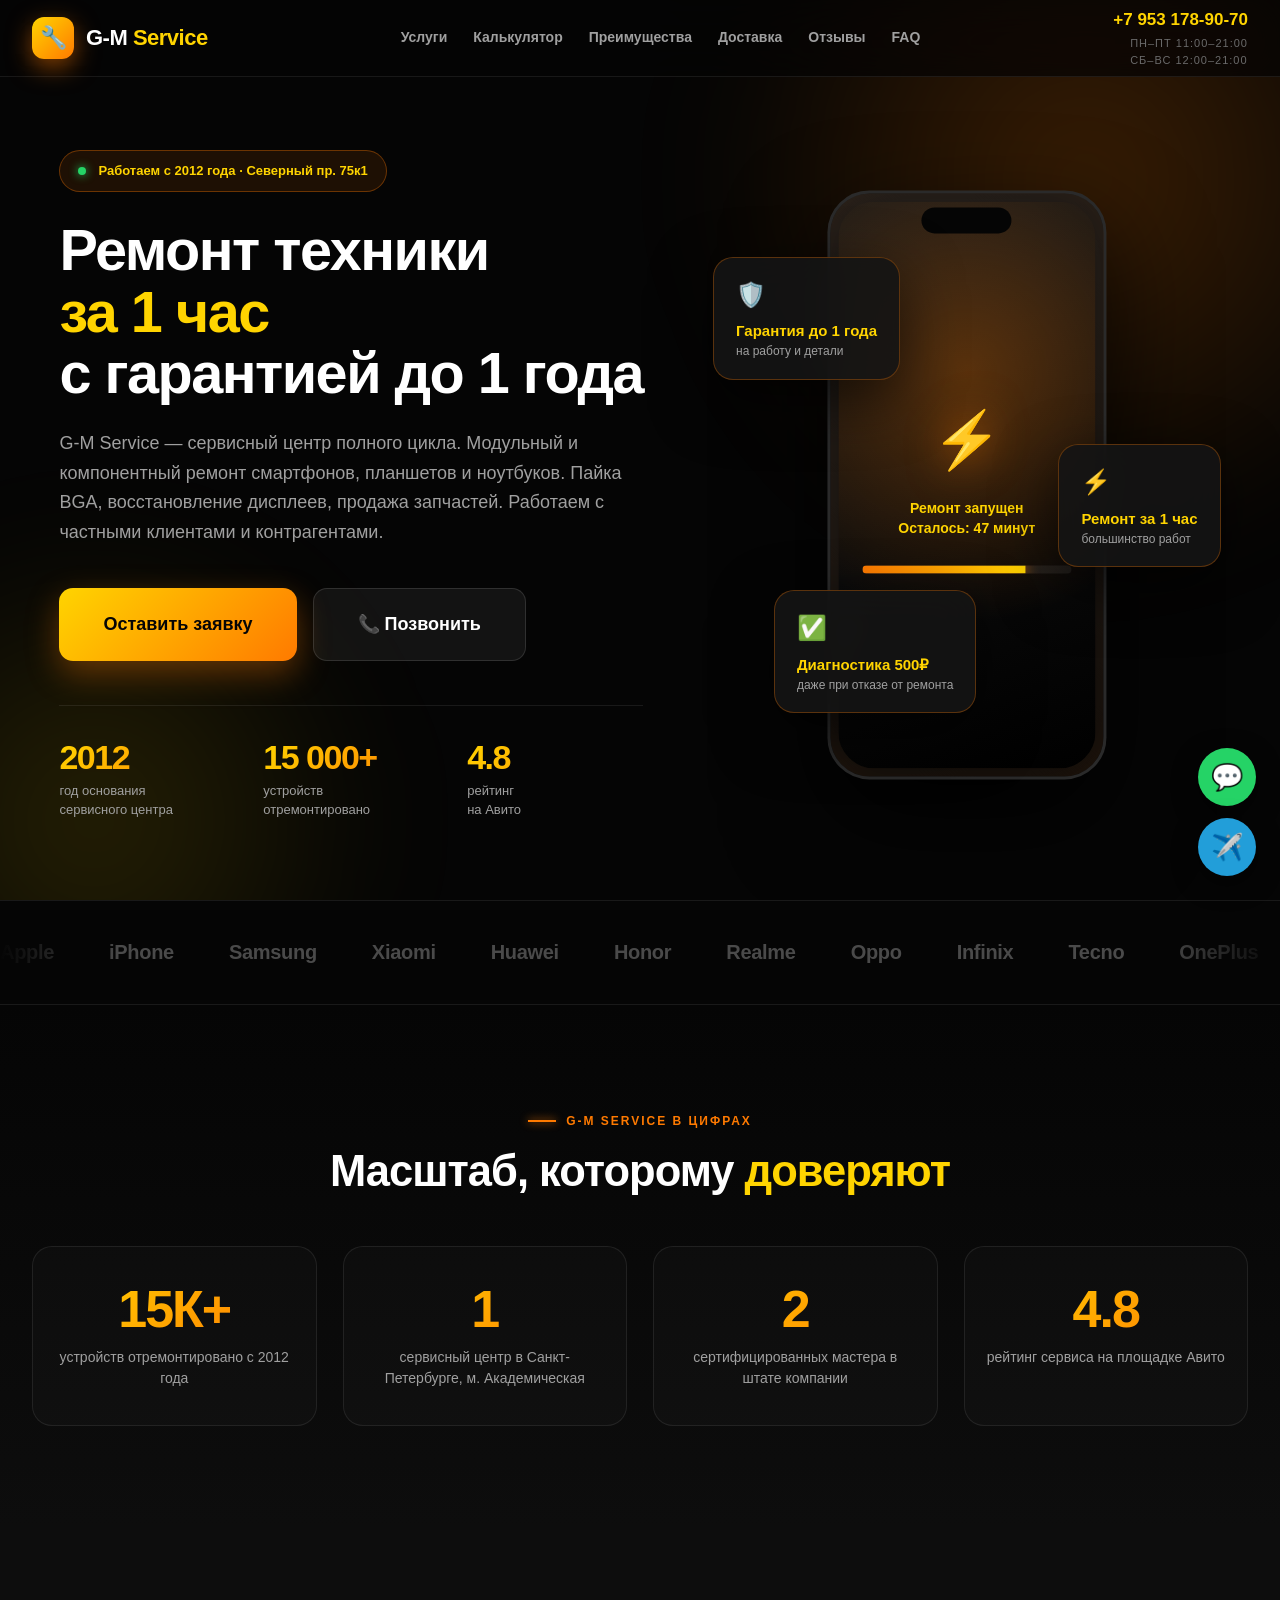
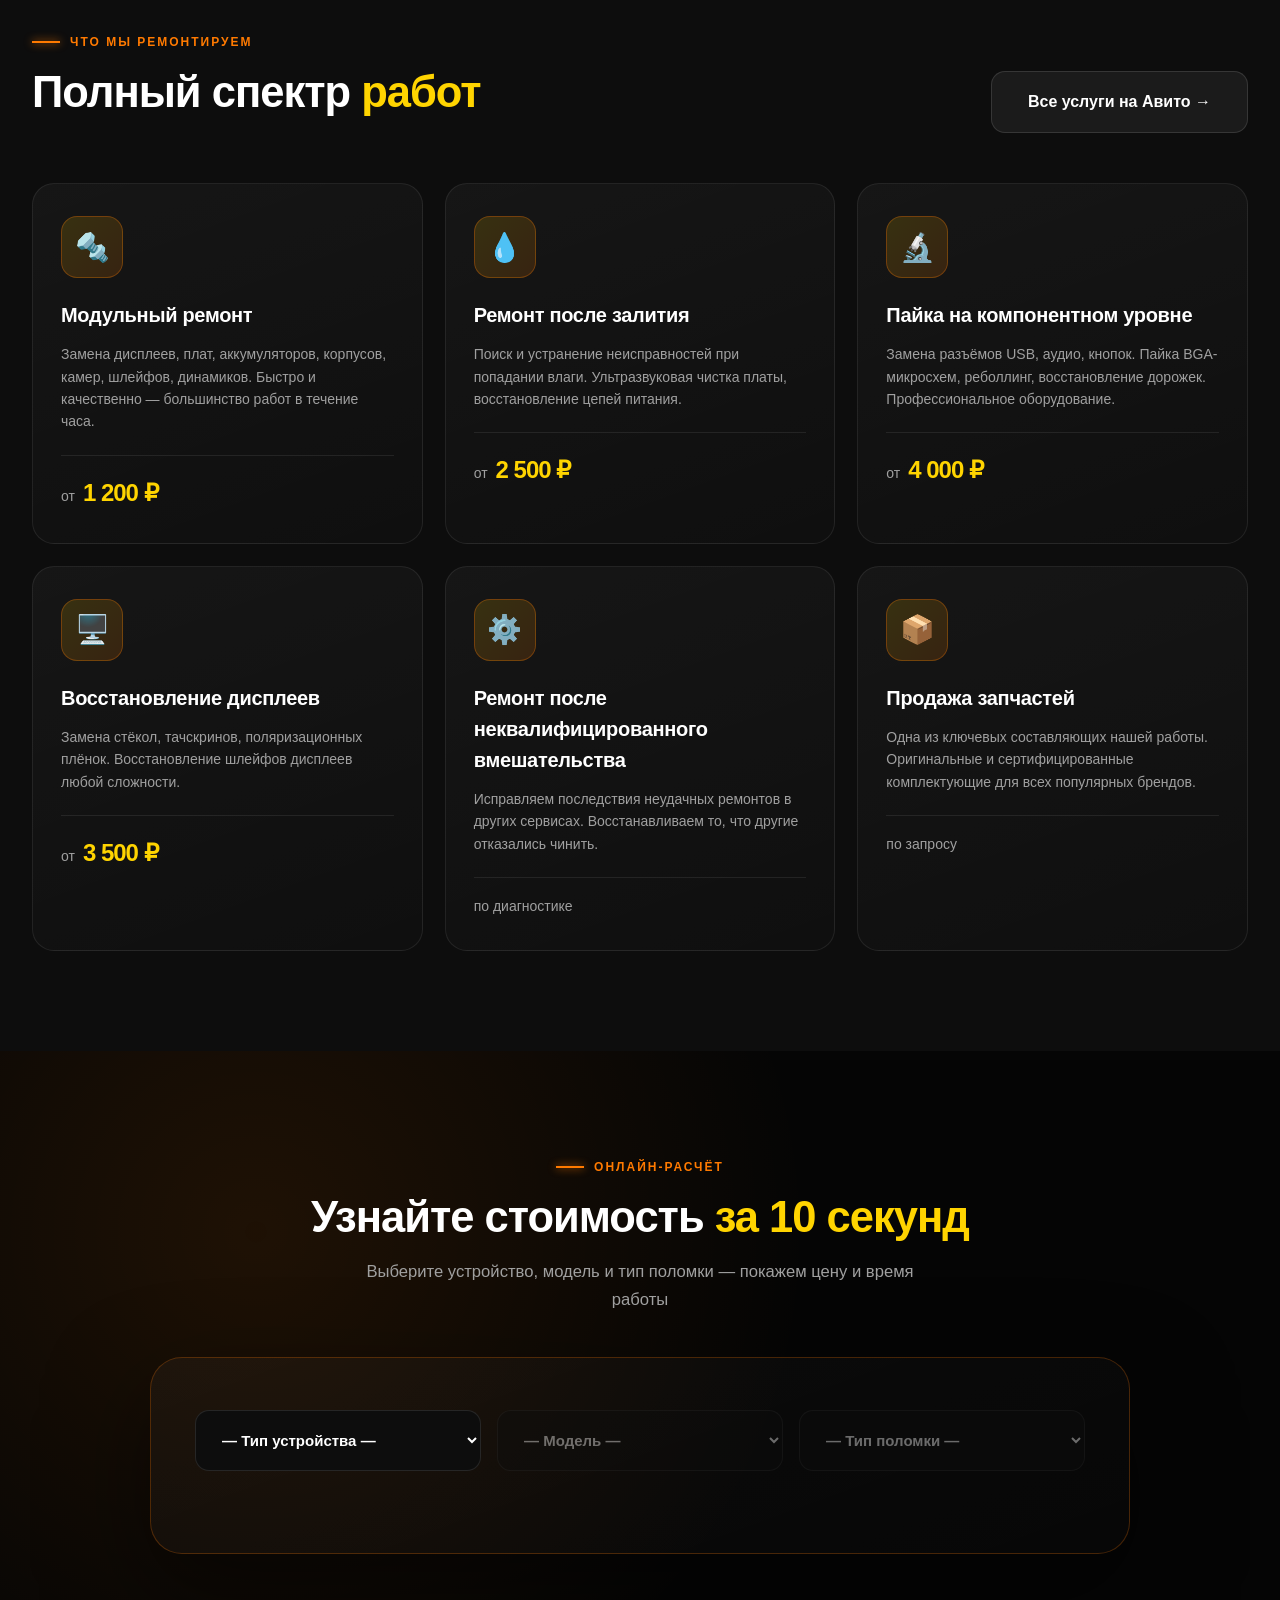
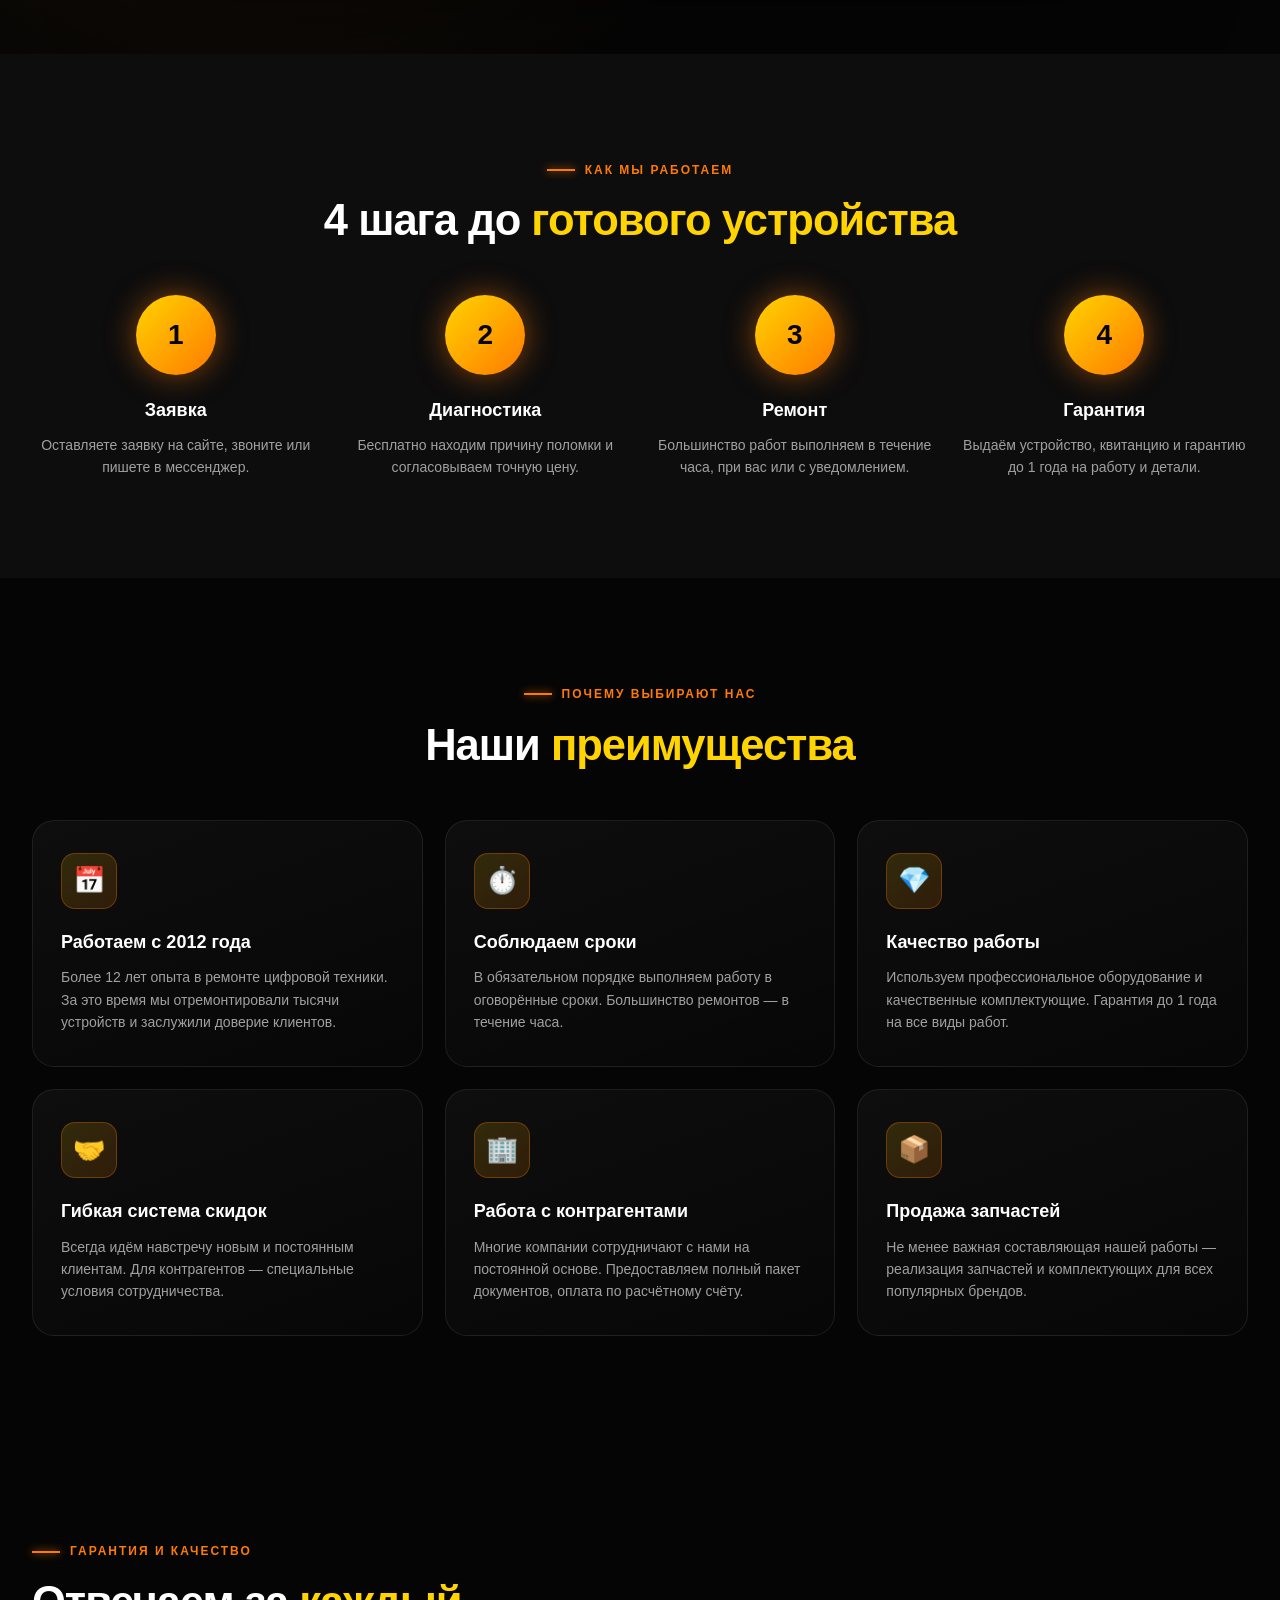
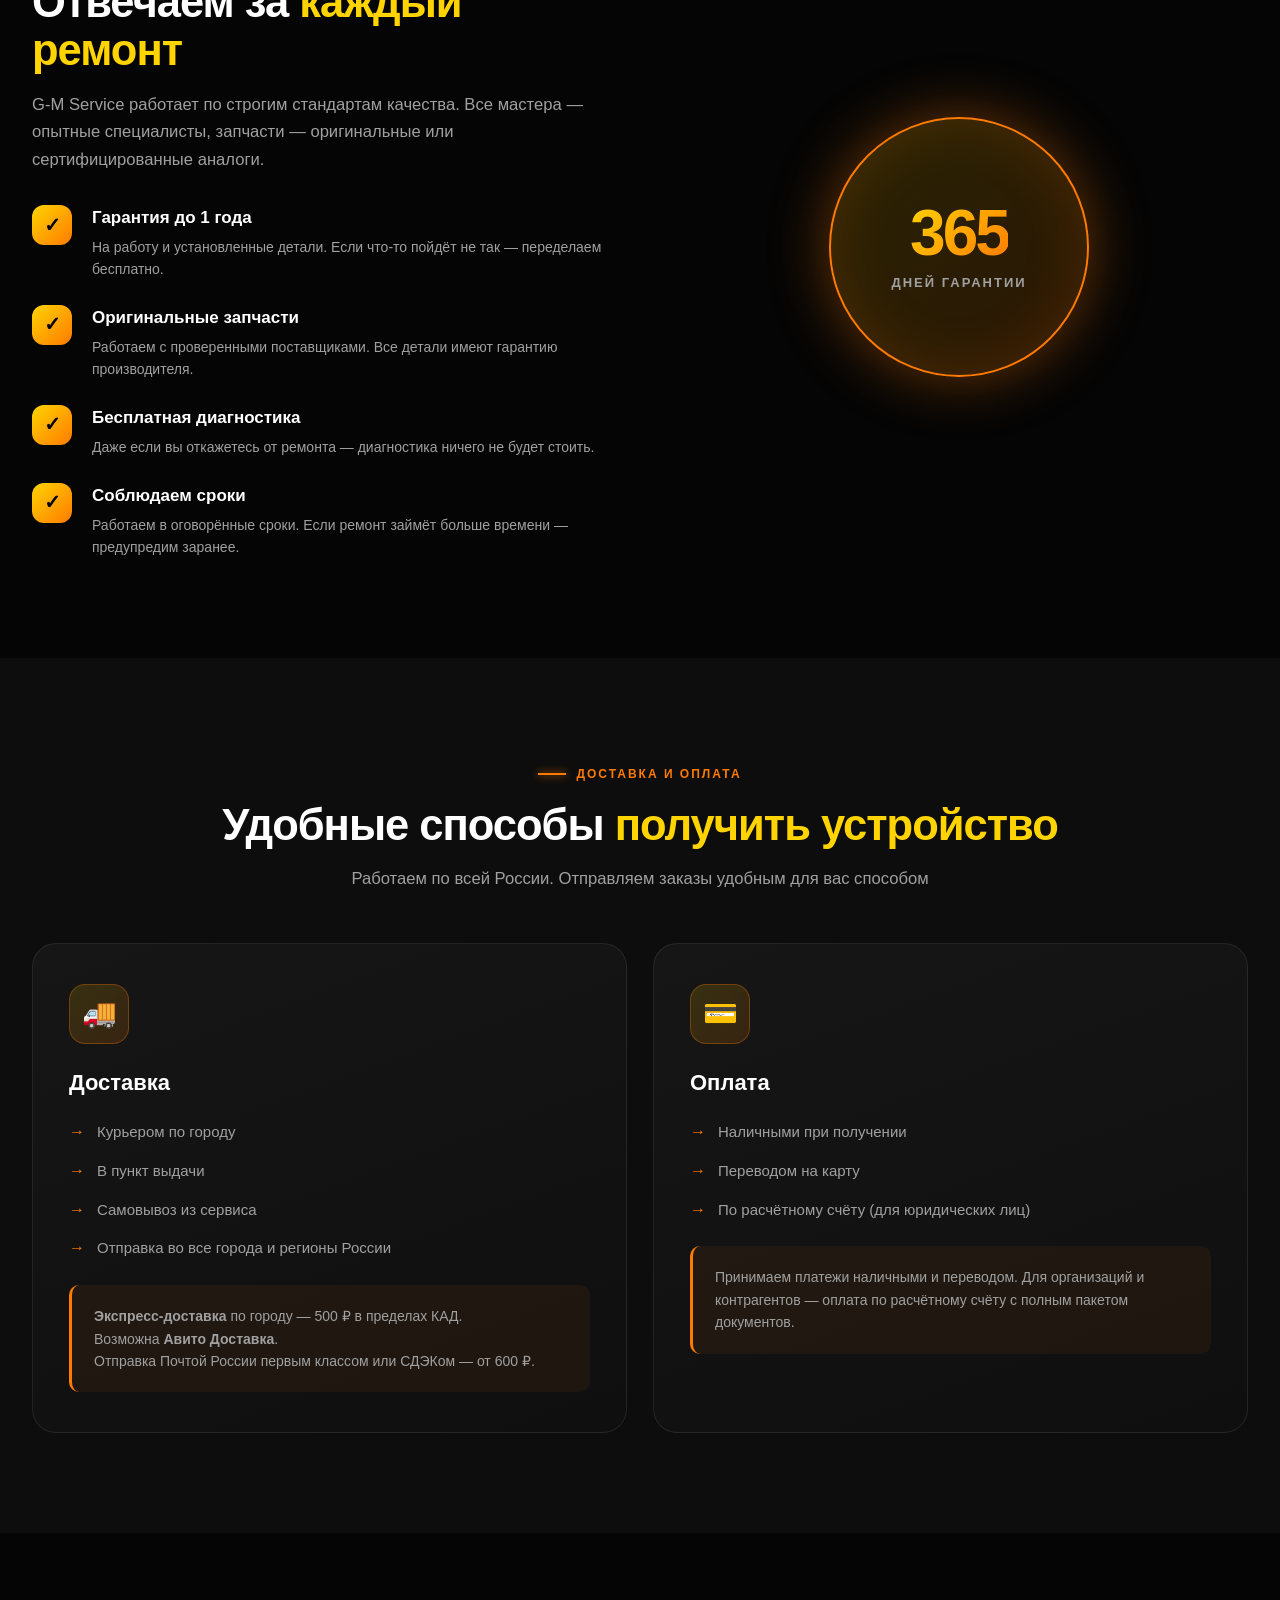
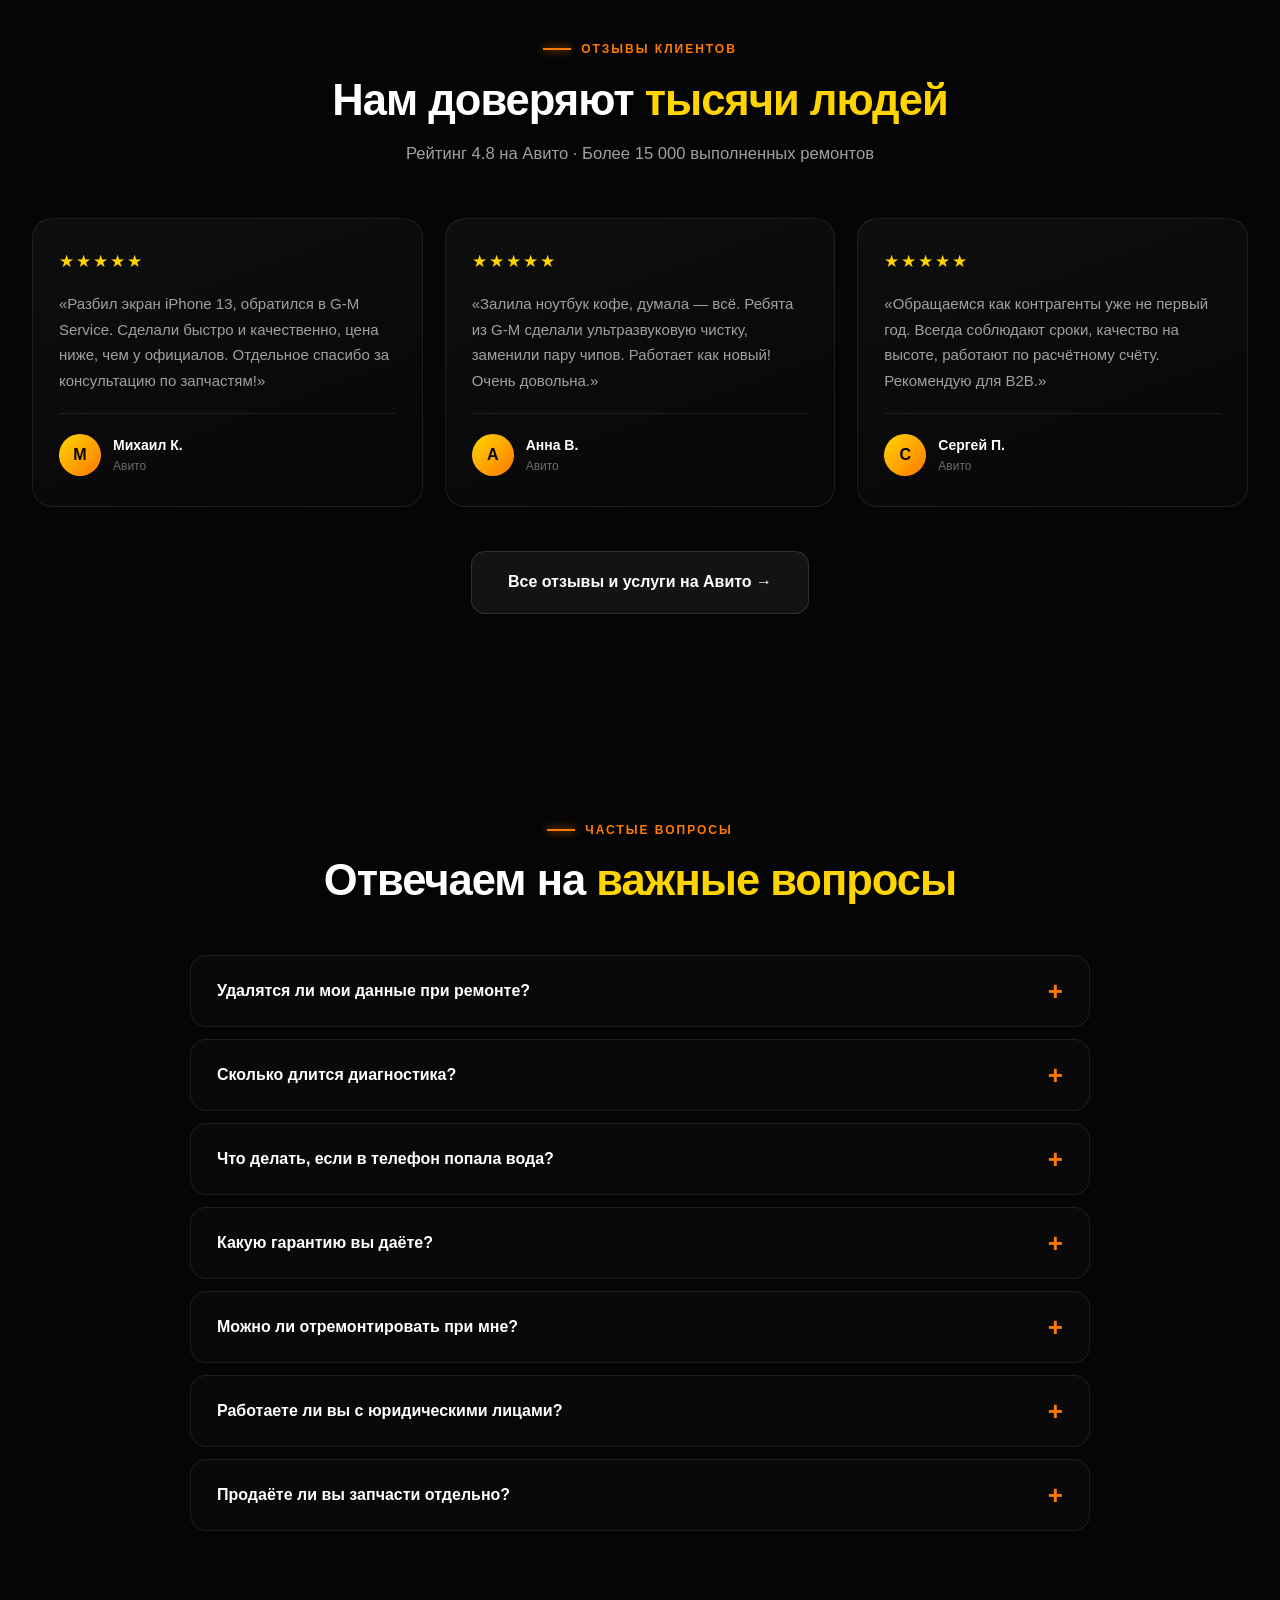
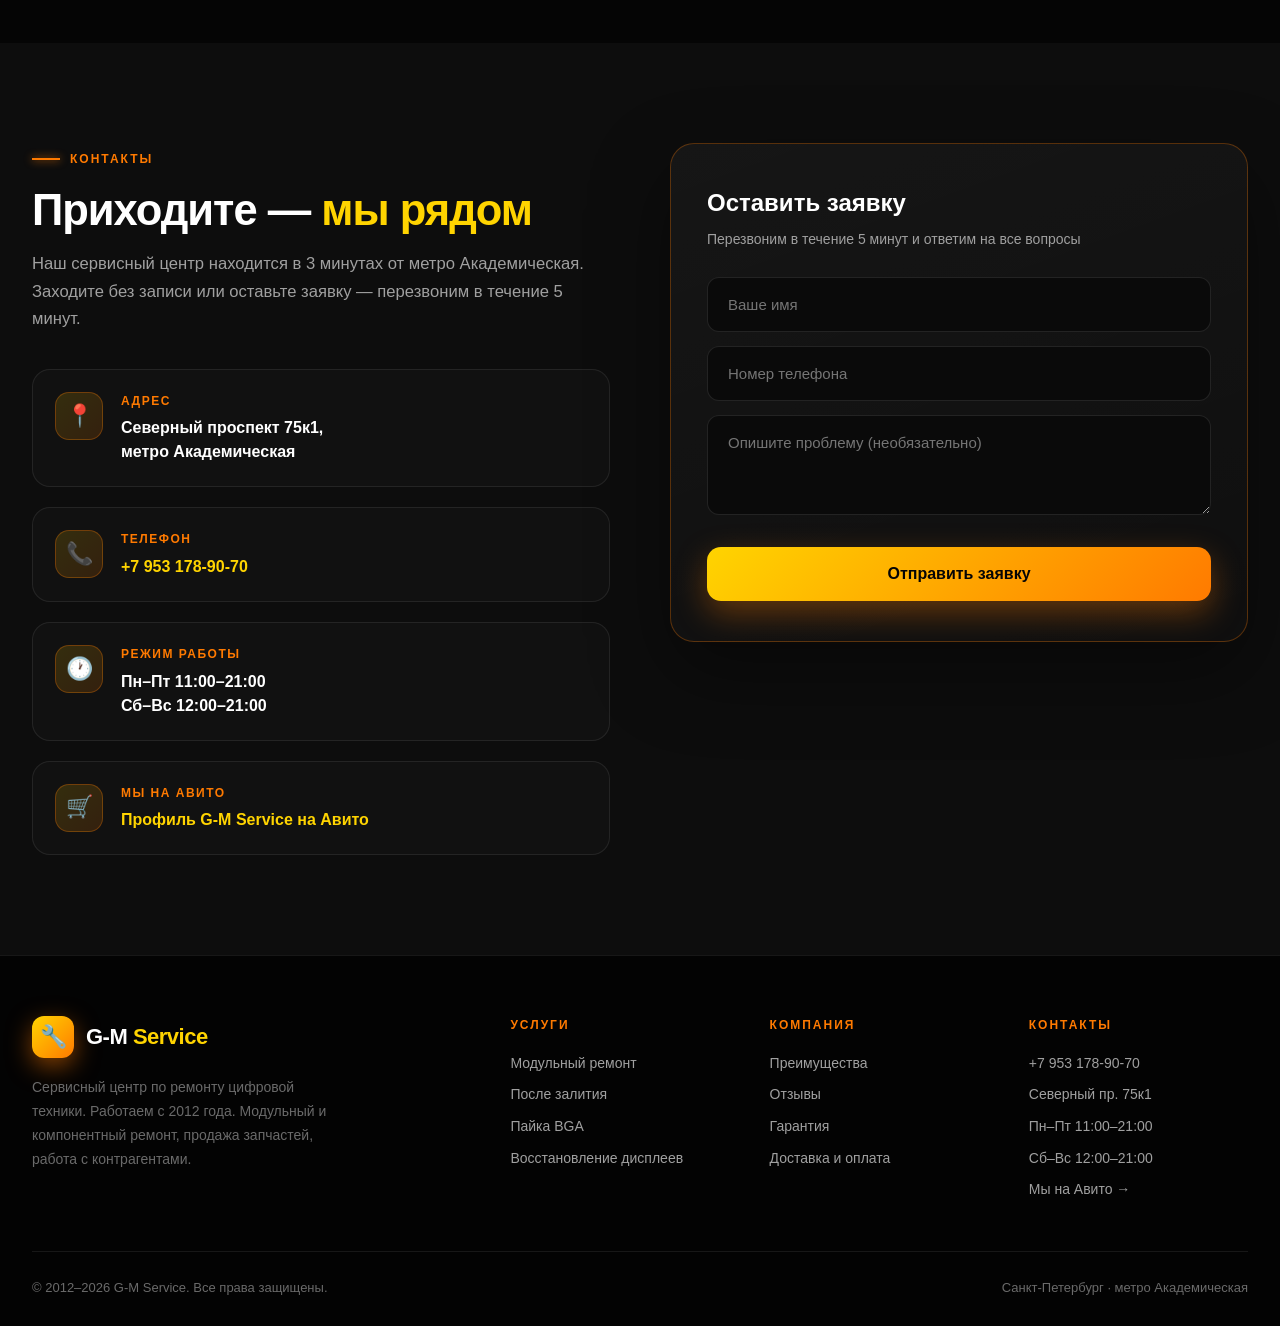
==== index.html @ f69f90f7 "Update index.html" ====
<!DOCTYPE html>
<html lang="ru">
<head>
<meta charset="UTF-8">
<meta name="viewport" content="width=device-width, initial-scale=1.0">
<title>G-M Service — Ремонт техники с 2012 года | Северный пр. 75к1, м. Академическая</title>
<meta name="description" content="G-M Service — профессиональный ремонт смартфонов и ноутбуков с 2012 года. Модульный и компонентный ремонт, пайка BGA, восстановление дисплеев. Продажа запчастей. Доставка по всей России.">
<style>
:root {
  --black: #050505;
  --dark: #0d0d0d;
  --card: #131313;
  --line: rgba(255,255,255,0.08);
  --orange: #FF7A00;
  --yellow: #FFD400;
  --white: #FFFFFF;
  --grey: #A0A0A0;
  --grey-dark: #6a6a6a;
  --green: #25D366;
  --blue: #229ED9;
}

* { margin: 0; padding: 0; box-sizing: border-box; }
html { scroll-behavior: smooth; }

body {
  font-family: 'Inter', 'Segoe UI', Arial, sans-serif;
  background: var(--black);
  color: var(--white);
  overflow-x: hidden;
  line-height: 1.55;
}

img { max-width: 100%; display: block; }
a { text-decoration: none; color: inherit; }
button { font-family: inherit; cursor: pointer; border: none; background: none; }

.container { max-width: 1280px; margin: 0 auto; padding: 0 32px; }

.h1 { font-size: clamp(34px, 4.5vw, 62px); font-weight: 900; line-height: 1.07; letter-spacing: -1.5px; }
.h2 { font-size: clamp(28px, 3.4vw, 46px); font-weight: 900; line-height: 1.1; letter-spacing: -1px; margin-bottom: 16px; }
.h3 { font-size: clamp(20px, 1.8vw, 26px); font-weight: 800; line-height: 1.2; }
.lead { font-size: clamp(16px, 1.3vw, 19px); color: var(--grey); line-height: 1.65; }
.accent { color: var(--yellow); }

.section-label {
  display: inline-flex; align-items: center; gap: 10px;
  font-size: 12px; font-weight: 700; letter-spacing: 2px;
  text-transform: uppercase; color: var(--orange); margin-bottom: 18px;
}
.section-label::before {
  content: ''; width: 28px; height: 2px;
  background: var(--orange); box-shadow: 0 0 8px var(--orange);
}

section { padding: 100px 0; position: relative; }

.btn {
  display: inline-flex; align-items: center; justify-content: center;
  gap: 10px; padding: 18px 36px; font-size: 16px; font-weight: 800;
  border-radius: 14px; transition: all 0.25s; white-space: nowrap;
  cursor: pointer; font-family: inherit;
}
.btn:hover { transform: translateY(-3px); }
.btn-primary {
  background: linear-gradient(135deg, var(--yellow), var(--orange));
  color: #050505;
  box-shadow: 0 12px 32px rgba(255,122,0,0.35);
}
.btn-primary:hover { box-shadow: 0 18px 44px rgba(255,150,0,0.55); }
.btn-secondary {
  background: rgba(255,255,255,0.06);
  color: var(--white);
  border: 1px solid rgba(255,255,255,0.12);
}
.btn-secondary:hover {
  background: rgba(255,255,255,0.1);
  border-color: rgba(255,122,0,0.5);
}
.btn-lg { padding: 22px 44px; font-size: 18px; }

/* ШАПКА */
.topnav {
  position: fixed; top: 0; left: 0; right: 0; z-index: 1000;
  background: rgba(5,5,5,0.75);
  backdrop-filter: blur(20px) saturate(180%);
  border-bottom: 1px solid var(--line);
  transition: all 0.3s;
}
.topnav.scrolled {
  background: rgba(5,5,5,0.95);
  border-bottom-color: rgba(255,122,0,0.3);
  box-shadow: 0 4px 30px rgba(0,0,0,0.5);
}
.topnav-inner { display: flex; align-items: center; justify-content: space-between; height: 76px; }
.brand {
  display: flex; align-items: center; gap: 12px;
  font-size: 22px; font-weight: 900; letter-spacing: -0.5px;
}
.brand-mark {
  width: 42px; height: 42px; border-radius: 12px;
  background: linear-gradient(135deg, var(--yellow), var(--orange));
  display: flex; align-items: center; justify-content: center;
  font-size: 22px;
  box-shadow: 0 8px 24px rgba(255,122,0,0.5);
}
.brand-text span { color: var(--yellow); }

.nav-menu { display: flex; gap: 26px; align-items: center; }
.nav-menu a {
  font-size: 14px; font-weight: 600; color: var(--grey);
  transition: color 0.2s;
}
.nav-menu a:hover { color: var(--yellow); }

.nav-phone { display: flex; flex-direction: column; align-items: flex-end; gap: 2px; }
.nav-phone a { font-size: 17px; font-weight: 800; color: var(--yellow); }
.nav-phone small {
  font-size: 11px; color: var(--grey-dark);
  text-transform: uppercase; letter-spacing: 1px;
}

/* HERO */
.hero {
  min-height: 100vh; padding: 130px 0 60px;
  display: flex; align-items: center;
  position: relative; overflow: hidden;
}
.hero::before {
  content: ''; position: absolute;
  top: -30%; right: -20%; width: 900px; height: 900px;
  background: radial-gradient(circle, rgba(255,122,0,0.22) 0%, transparent 60%);
  filter: blur(60px);
}
.hero::after {
  content: ''; position: absolute;
  bottom: -30%; left: -20%; width: 700px; height: 700px;
  background: radial-gradient(circle, rgba(255,212,0,0.14) 0%, transparent 60%);
  filter: blur(60px);
}
.hero-grid {
  display: grid; grid-template-columns: 1.15fr 1fr;
  gap: 70px; align-items: center;
  position: relative; z-index: 2;
}
.hero-eyebrow {
  display: inline-flex; align-items: center; gap: 12px;
  padding: 10px 18px;
  background: rgba(255,122,0,0.1);
  border: 1px solid rgba(255,122,0,0.35);
  border-radius: 100px;
  font-size: 13px; font-weight: 700; color: var(--yellow);
  margin-bottom: 28px;
}
.hero-eyebrow .dot {
  width: 8px; height: 8px; border-radius: 50%;
  background: var(--green);
  box-shadow: 0 0 10px var(--green);
}
.hero .h1 { margin-bottom: 24px; }
.hero .lead { margin-bottom: 40px; max-width: 580px; font-size: 18px; }
.hero-cta { display: flex; gap: 16px; flex-wrap: wrap; margin-bottom: 44px; }
.hero-stats {
  display: grid; grid-template-columns: repeat(3, 1fr);
  gap: 28px; padding-top: 34px; border-top: 1px solid var(--line);
}
.hero-stat .num {
  font-size: 34px; font-weight: 900; line-height: 1;
  letter-spacing: -1.5px;
  background: linear-gradient(135deg, var(--yellow), var(--orange));
  -webkit-background-clip: text; background-clip: text;
  -webkit-text-fill-color: transparent;
}
.hero-stat .label {
  font-size: 13px; color: var(--grey); margin-top: 8px; line-height: 1.45;
}

.hero-visual { position: relative; aspect-ratio: 1; }
.hero-card {
  position: absolute;
  background: rgba(20,20,20,0.9);
  backdrop-filter: blur(20px);
  border: 1px solid rgba(255,122,0,0.3);
  border-radius: 20px;
  padding: 18px 22px;
  box-shadow: 0 20px 60px rgba(0,0,0,0.6);
}
.hero-card-1 { top: 5%; left: 0; }
.hero-card-2 { top: 42%; right: 0; }
.hero-card-3 { bottom: 5%; left: 12%; }
.hero-card .hc-icon { font-size: 24px; margin-bottom: 6px; }
.hero-card .hc-title { font-size: 15px; font-weight: 800; color: var(--yellow); }
.hero-card .hc-sub { font-size: 12px; color: var(--grey); }

.hero-phone-mock {
  position: absolute; top: 50%; left: 50%;
  transform: translate(-50%, -50%);
  width: 55%; aspect-ratio: 9 / 19;
  background: linear-gradient(160deg, #1a1a1a, #0a0a0a);
  border-radius: 42px; border: 3px solid #2a2a2a;
  box-shadow: 0 40px 100px rgba(0,0,0,0.8), inset 0 0 60px rgba(255,122,0,0.1);
  overflow: hidden;
}
.hero-phone-mock::before {
  content: ''; position: absolute;
  top: 14px; left: 50%; transform: translateX(-50%);
  width: 90px; height: 26px;
  background: #050505; border-radius: 20px; z-index: 2;
}
.hero-phone-screen {
  position: absolute; inset: 8px; border-radius: 36px;
  background: radial-gradient(circle at 50% 30%, rgba(255,122,0,0.3), transparent 60%),
              linear-gradient(160deg, #1a1a1a, #000);
  display: flex; flex-direction: column;
  align-items: center; justify-content: center;
  gap: 16px; padding: 40px 24px;
}
.hero-phone-screen .ps-icon { font-size: 56px; filter: drop-shadow(0 0 20px rgba(255,122,0,0.6)); }
.hero-phone-screen .ps-text {
  font-size: 14px; font-weight: 700; color: var(--yellow);
  text-align: center; line-height: 1.4;
}
.hero-phone-screen .ps-bar {
  width: 100%; height: 8px;
  background: rgba(255,255,255,0.08);
  border-radius: 4px; overflow: hidden; margin-top: 10px;
}
.hero-phone-screen .ps-bar div {
  height: 100%; width: 78%;
  background: linear-gradient(90deg, var(--orange), var(--yellow));
  box-shadow: 0 0 14px var(--orange);
}

/* ЛЕНТА БРЕНДОВ */
.brands-strip {
  padding: 36px 0;
  border-top: 1px solid var(--line);
  border-bottom: 1px solid var(--line);
  overflow: hidden; position: relative;
}
.brands-strip::before, .brands-strip::after {
  content: ''; position: absolute;
  top: 0; bottom: 0; width: 120px; z-index: 2;
  pointer-events: none;
}
.brands-strip::before { left: 0; background: linear-gradient(90deg, var(--black), transparent); }
.brands-strip::after { right: 0; background: linear-gradient(270deg, var(--black), transparent); }
.brands-track {
  display: flex; gap: 55px;
  animation: scroll 90s linear infinite;
  width: max-content;
}
@keyframes scroll {
  from { transform: translateX(0); }
  to   { transform: translateX(-50%); }
}
.brand-logo {
  font-size: 20px; font-weight: 900;
  color: rgba(255,255,255,0.28);
  letter-spacing: -0.3px;
  white-space: nowrap;
}

/* ЦИФРЫ */
.numbers { background: linear-gradient(180deg, var(--black), var(--dark)); }
.numbers-grid { display: grid; grid-template-columns: repeat(4, 1fr); gap: 26px; }
.number-card {
  text-align: center; padding: 36px 20px;
  border-radius: 20px;
  background: rgba(255,255,255,0.02);
  border: 1px solid var(--line);
  transition: all 0.3s;
}
.number-card:hover {
  border-color: rgba(255,122,0,0.4);
  background: rgba(255,122,0,0.04);
  transform: translateY(-6px);
}
.number-card .big {
  font-size: 52px; font-weight: 900; line-height: 1;
  letter-spacing: -2px;
  background: linear-gradient(135deg, var(--yellow), var(--orange));
  -webkit-background-clip: text; background-clip: text;
  -webkit-text-fill-color: transparent;
  margin-bottom: 12px;
}
.number-card .desc {
  font-size: 14px; color: var(--grey); line-height: 1.5; font-weight: 500;
}

/* УСЛУГИ */
.services { background: var(--dark); }
.services-head {
  display: flex; justify-content: space-between; align-items: flex-end;
  gap: 40px; margin-bottom: 50px; flex-wrap: wrap;
}
.services-grid { display: grid; grid-template-columns: repeat(3, 1fr); gap: 22px; }
.service-card {
  position: relative; padding: 32px 28px;
  background: linear-gradient(160deg, rgba(255,255,255,0.04), rgba(255,255,255,0.01));
  border: 1px solid var(--line);
  border-radius: 22px;
  transition: all 0.35s;
}
.service-card:hover {
  transform: translateY(-6px);
  border-color: rgba(255,122,0,0.5);
  box-shadow: 0 24px 60px rgba(255,122,0,0.15);
}
.service-card .sc-icon {
  width: 62px; height: 62px; border-radius: 16px;
  background: linear-gradient(135deg, rgba(255,212,0,0.15), rgba(255,122,0,0.15));
  border: 1px solid rgba(255,122,0,0.3);
  display: flex; align-items: center; justify-content: center;
  font-size: 28px; margin-bottom: 22px;
}
.service-card h3 { font-size: 20px; font-weight: 800; margin-bottom: 12px; letter-spacing: -0.3px; }
.service-card p { font-size: 14px; color: var(--grey); line-height: 1.6; margin-bottom: 22px; }
.service-card .sc-price {
  display: flex; align-items: baseline; gap: 8px;
  font-size: 14px; color: var(--grey);
  padding-top: 18px; border-top: 1px solid var(--line);
}
.service-card .sc-price strong {
  font-size: 24px; font-weight: 900; color: var(--yellow); letter-spacing: -1px;
}

/* КАЛЬКУЛЯТОР */
.calc { background: radial-gradient(circle at 20% 30%, rgba(255,122,0,0.1), transparent 50%), var(--black); }
.calc-shell {
  max-width: 980px; margin: 0 auto;
  background: linear-gradient(160deg, rgba(255,255,255,0.03), rgba(255,255,255,0.01));
  border: 1px solid rgba(255,122,0,0.25);
  border-radius: 32px; padding: 52px 44px;
  box-shadow: 0 40px 100px rgba(0,0,0,0.5);
}
.calc-form {
  display: grid; grid-template-columns: repeat(3, 1fr);
  gap: 16px; margin-bottom: 30px;
}
.calc-form select {
  padding: 20px 22px;
  background: #0d0d0d;
  border: 1px solid rgba(255,255,255,0.1);
  border-radius: 14px;
  color: var(--white);
  font-size: 15px; font-weight: 600;
  outline: none; cursor: pointer;
  font-family: inherit;
  transition: all 0.25s;
}
.calc-form select:focus {
  border-color: var(--orange);
  box-shadow: 0 0 20px rgba(255,122,0,0.25);
}
.calc-form select:disabled { opacity: 0.4; cursor: not-allowed; }
.calc-result {
  padding: 38px; border-radius: 20px;
  background: linear-gradient(135deg, rgba(255,212,0,0.08), rgba(255,122,0,0.06));
  border: 1px dashed rgba(255,122,0,0.4);
  text-align: center; display: none;
}
.calc-result.show { display: block; }
.calc-result .cr-label {
  font-size: 12px; text-transform: uppercase; letter-spacing: 2px;
  color: var(--orange); font-weight: 700; margin-bottom: 12px;
}
.calc-result .cr-price {
  font-size: 58px; font-weight: 900; letter-spacing: -2.5px; line-height: 1;
  background: linear-gradient(135deg, var(--yellow), var(--orange));
  -webkit-background-clip: text; background-clip: text;
  -webkit-text-fill-color: transparent;
  margin-bottom: 16px;
}
.calc-result .cr-details {
  color: var(--grey); font-size: 16px; margin-bottom: 24px;
}
.calc-result .cr-actions {
  display: flex; gap: 12px; justify-content: center; flex-wrap: wrap;
}

/* ПРОЦЕСС */
.process { background: var(--dark); }
.process-track { display: grid; grid-template-columns: repeat(4, 1fr); gap: 22px; }
.process-step { text-align: center; }
.process-step .ps-circle {
  width: 80px; height: 80px; border-radius: 50%;
  background: linear-gradient(135deg, var(--yellow), var(--orange));
  color: #050505;
  display: flex; align-items: center; justify-content: center;
  font-size: 28px; font-weight: 900;
  margin: 0 auto 22px;
  box-shadow: 0 0 30px rgba(255,122,0,0.5);
}
.process-step h4 { font-size: 18px; font-weight: 800; margin-bottom: 10px; }
.process-step p { font-size: 14px; color: var(--grey); line-height: 1.55; }

/* ПРЕИМУЩЕСТВА */
.advantages-grid { display: grid; grid-template-columns: repeat(3, 1fr); gap: 22px; }
.advantage-card {
  padding: 32px 28px;
  background: linear-gradient(160deg, rgba(255,255,255,0.04), rgba(255,255,255,0.01));
  border: 1px solid var(--line);
  border-radius: 22px;
  transition: all 0.3s;
}
.advantage-card:hover {
  border-color: rgba(255,122,0,0.5);
  transform: translateY(-6px);
}
.advantage-card .adv-icon {
  width: 56px; height: 56px; border-radius: 14px;
  background: linear-gradient(135deg, rgba(255,212,0,0.15), rgba(255,122,0,0.15));
  border: 1px solid rgba(255,122,0,0.3);
  display: flex; align-items: center; justify-content: center;
  font-size: 26px; margin-bottom: 20px;
}
.advantage-card h4 { font-size: 18px; font-weight: 800; margin-bottom: 10px; }
.advantage-card p { font-size: 14px; color: var(--grey); line-height: 1.6; }

/* ГАРАНТИЯ */
.warranty-grid { display: grid; grid-template-columns: 1fr 1fr; gap: 60px; align-items: center; }
.warranty-list { display: flex; flex-direction: column; gap: 24px; margin-top: 32px; }
.warranty-item { display: flex; gap: 20px; align-items: flex-start; }
.warranty-item .wi-check {
  flex-shrink: 0; width: 40px; height: 40px; border-radius: 12px;
  background: linear-gradient(135deg, var(--yellow), var(--orange));
  display: flex; align-items: center; justify-content: center;
  color: #050505; font-size: 20px; font-weight: 900;
}
.warranty-item h4 { font-size: 17px; font-weight: 800; margin-bottom: 6px; }
.warranty-item p { color: var(--grey); font-size: 14px; line-height: 1.55; }

.warranty-visual { display: flex; align-items: center; justify-content: center; aspect-ratio: 1; }
.warranty-badge {
  width: 260px; height: 260px; border-radius: 50%;
  background: linear-gradient(135deg, rgba(255,212,0,0.15), rgba(255,122,0,0.15));
  border: 2px solid var(--orange);
  display: flex; flex-direction: column;
  align-items: center; justify-content: center;
  text-align: center;
  box-shadow: 0 0 60px rgba(255,122,0,0.4), inset 0 0 60px rgba(255,122,0,0.15);
}
.warranty-badge .wb-num {
  font-size: 64px; font-weight: 900; letter-spacing: -3px; line-height: 1;
  background: linear-gradient(135deg, var(--yellow), var(--orange));
  -webkit-background-clip: text; background-clip: text;
  -webkit-text-fill-color: transparent;
}
.warranty-badge .wb-text {
  font-size: 13px; text-transform: uppercase; letter-spacing: 2px;
  color: var(--grey); font-weight: 700; margin-top: 8px;
}

/* ДОСТАВКА И ОПЛАТА */
.delivery { background: var(--dark); }
.delivery-grid { display: grid; grid-template-columns: 1fr 1fr; gap: 26px; }
.delivery-card {
  padding: 40px 36px;
  background: linear-gradient(160deg, rgba(255,255,255,0.04), rgba(255,255,255,0.01));
  border: 1px solid var(--line);
  border-radius: 24px;
  transition: all 0.3s;
}
.delivery-card:hover { border-color: rgba(255,122,0,0.4); }
.delivery-card .dc-icon {
  width: 60px; height: 60px; border-radius: 16px;
  background: linear-gradient(135deg, rgba(255,212,0,0.15), rgba(255,122,0,0.15));
  border: 1px solid rgba(255,122,0,0.3);
  display: flex; align-items: center; justify-content: center;
  font-size: 28px; margin-bottom: 22px;
}
.delivery-card h3 { font-size: 22px; font-weight: 800; margin-bottom: 20px; }
.delivery-list { display: flex; flex-direction: column; gap: 14px; }
.delivery-item {
  display: flex; align-items: flex-start; gap: 12px;
  font-size: 15px; color: var(--grey);
  line-height: 1.55;
}
.delivery-item::before {
  content: '→';
  color: var(--orange);
  font-weight: 900;
  flex-shrink: 0;
  font-size: 16px;
}
.delivery-item strong { color: var(--yellow); }

.delivery-note {
  margin-top: 24px;
  padding: 20px 22px;
  background: rgba(255,122,0,0.06);
  border-left: 3px solid var(--orange);
  border-radius: 10px;
  font-size: 14px;
  color: var(--grey);
  line-height: 1.6;
}

/* ОТЗЫВЫ */
.reviews-grid { display: grid; grid-template-columns: repeat(3, 1fr); gap: 22px; }
.review-card {
  background: linear-gradient(160deg, rgba(255,255,255,0.04), rgba(255,255,255,0.01));
  border: 1px solid var(--line);
  border-radius: 20px;
  padding: 30px 26px;
  transition: all 0.3s;
}
.review-card:hover { border-color: rgba(255,122,0,0.4); }
.review-stars { color: var(--yellow); font-size: 17px; margin-bottom: 16px; letter-spacing: 2px; }
.review-text { font-size: 15px; color: var(--grey); line-height: 1.7; margin-bottom: 20px; }
.review-author {
  display: flex; align-items: center; gap: 12px;
  padding-top: 20px; border-top: 1px solid var(--line);
}
.review-avatar {
  width: 42px; height: 42px; border-radius: 50%;
  background: linear-gradient(135deg, var(--yellow), var(--orange));
  display: flex; align-items: center; justify-content: center;
  font-weight: 900; color: #050505; font-size: 16px;
}
.review-name { font-size: 14px; font-weight: 700; }
.review-source { font-size: 12px; color: var(--grey-dark); }

/* FAQ */
.faq-list { max-width: 900px; margin: 0 auto; }
.faq-item {
  background: rgba(255,255,255,0.02);
  border: 1px solid var(--line);
  border-radius: 16px;
  margin-bottom: 12px;
  overflow: hidden;
  transition: all 0.3s;
}
.faq-item:hover { border-color: rgba(255,122,0,0.4); }
.faq-item.open { border-color: var(--orange); background: rgba(255,122,0,0.04); }
.faq-question {
  padding: 22px 26px;
  cursor: pointer;
  font-weight: 700;
  font-size: 16px;
  color: var(--white);
  display: flex; justify-content: space-between; align-items: center;
  gap: 16px;
}
.faq-question::after {
  content: '+';
  font-size: 26px;
  color: var(--orange);
  font-weight: 700;
  transition: transform 0.3s;
  line-height: 1;
}
.faq-item.open .faq-question::after {
  content: '−';
  transform: rotate(180deg);
  color: var(--yellow);
}
.faq-answer {
  max-height: 0;
  overflow: hidden;
  transition: max-height 0.35s ease, padding 0.35s ease;
  padding: 0 26px;
  color: var(--grey);
  font-size: 15px;
  line-height: 1.65;
}
.faq-item.open .faq-answer {
  max-height: 400px;
  padding: 0 26px 24px;
}

/* КОНТАКТЫ */
.contact { background: var(--dark); }
.contact-grid { display: grid; grid-template-columns: 1fr 1fr; gap: 60px; align-items: start; }
.contact-items { display: flex; flex-direction: column; gap: 20px; margin-top: 36px; }
.contact-item {
  display: flex; gap: 18px; align-items: flex-start;
  padding: 22px; border-radius: 18px;
  background: rgba(255,255,255,0.02);
  border: 1px solid var(--line);
}
.contact-item .ci-icon {
  flex-shrink: 0; width: 48px; height: 48px; border-radius: 14px;
  background: linear-gradient(135deg, rgba(255,212,0,0.15), rgba(255,122,0,0.15));
  border: 1px solid rgba(255,122,0,0.3);
  display: flex; align-items: center; justify-content: center;
  font-size: 22px;
}
.contact-item .ci-label {
  font-size: 12px; color: var(--orange);
  text-transform: uppercase; letter-spacing: 1.5px;
  margin-bottom: 6px; font-weight: 700;
}
.contact-item .ci-value {
  font-size: 16px; color: var(--white); font-weight: 600;
  line-height: 1.5;
}
.contact-item .ci-value a { color: var(--yellow); }

.contact-form {
  background: linear-gradient(160deg, rgba(255,255,255,0.04), rgba(255,255,255,0.01));
  border: 1px solid rgba(255,122,0,0.3);
  border-radius: 24px;
  padding: 40px 36px;
  box-shadow: 0 30px 80px rgba(0,0,0,0.4);
}
.contact-form h3 { font-size: 24px; font-weight: 900; margin-bottom: 8px; }
.contact-form .cf-sub { font-size: 14px; color: var(--grey); margin-bottom: 26px; }
.contact-form input,
.contact-form textarea {
  width: 100%; padding: 18px 20px; margin-bottom: 14px;
  background: #0a0a0a;
  border: 1px solid rgba(255,255,255,0.1);
  border-radius: 12px;
  color: var(--white); font-size: 15px;
  outline: none; font-family: inherit;
  transition: all 0.25s;
}
.contact-form input:focus,
.contact-form textarea:focus {
  border-color: var(--orange);
  box-shadow: 0 0 16px rgba(255,122,0,0.3);
  background: #0d0d0d;
}
.contact-form textarea { resize: vertical; min-height: 100px; }
.contact-form button { width: 100%; margin-top: 10px; }

/* ПОДВАЛ */
footer {
  background: #030303;
  border-top: 1px solid var(--line);
  padding: 60px 0 28px;
}
.footer-grid {
  display: grid;
  grid-template-columns: 2fr 1fr 1fr 1fr;
  gap: 40px;
  margin-bottom: 40px;
}
.footer-brand .brand { margin-bottom: 18px; }
.footer-brand p {
  color: var(--grey-dark); font-size: 14px; line-height: 1.7;
  max-width: 320px;
}
.footer-col h4 {
  font-size: 12px; text-transform: uppercase; letter-spacing: 2px;
  color: var(--orange); margin-bottom: 18px; font-weight: 800;
}
.footer-col a, .footer-col p {
  display: block; color: var(--grey); font-size: 14px;
  margin-bottom: 10px; transition: color 0.2s;
}
.footer-col a:hover { color: var(--yellow); }

.footer-bottom {
  padding-top: 26px;
  border-top: 1px solid var(--line);
  display: flex; justify-content: space-between; align-items: center;
  gap: 20px; flex-wrap: wrap;
  color: var(--grey-dark); font-size: 13px;
}

/* ПЛАВАЮЩИЕ КНОПКИ */
.float-buttons {
  position: fixed; right: 24px; bottom: 24px; z-index: 100;
  display: flex; flex-direction: column; gap: 12px;
}
.float-btn {
  width: 58px; height: 58px; border-radius: 50%;
  display: flex; align-items: center; justify-content: center;
  font-size: 26px;
  box-shadow: 0 8px 24px rgba(0,0,0,0.6);
  transition: transform 0.2s;
}
.float-btn:hover { transform: scale(1.12); }
.float-wa { background: var(--green); }
.float-tg { background: var(--blue); }

/* АДАПТИВ */
@media (max-width: 1100px) {
  .hero-grid { grid-template-columns: 1fr; gap: 40px; }
  .hero-visual { max-width: 480px; margin: 0 auto; }
  .numbers-grid { grid-template-columns: repeat(2, 1fr); }
  .services-grid { grid-template-columns: repeat(2, 1fr); }
  .advantages-grid { grid-template-columns: repeat(2, 1fr); }
  .process-track { grid-template-columns: repeat(2, 1fr); }
  .reviews-grid { grid-template-columns: 1fr; }
  .warranty-grid { grid-template-columns: 1fr; }
  .delivery-grid { grid-template-columns: 1fr; }
  .contact-grid { grid-template-columns: 1fr; }
  .footer-grid { grid-template-columns: 1fr 1fr; }
  .calc-form { grid-template-columns: 1fr; }
}
@media (max-width: 700px) {
  .container { padding: 0 20px; }
  section { padding: 66px 0; }
  .nav-menu { display: none; }
  .hero-stats { grid-template-columns: 1fr; gap: 18px; }
  .numbers-grid { grid-template-columns: 1fr; }
  .services-grid { grid-template-columns: 1fr; }
  .advantages-grid { grid-template-columns: 1fr; }
  .process-track { grid-template-columns: 1fr; }
  .footer-grid { grid-template-columns: 1fr; }
  .hero-cta { flex-direction: column; }
  .btn { width: 100%; }
  .footer-bottom { flex-direction: column; text-align: center; }
}
</style>
</head>
<body>

<!-- ============================================================
     ШАПКА
     ============================================================ -->
<nav class="topnav" id="topnav">
  <div class="container topnav-inner">
    <a href="#" class="brand">
      <span class="brand-mark">🔧</span>
      <span class="brand-text">G-M <span>Service</span></span>
    </a>
    <div class="nav-menu">
      <a href="#services">Услуги</a>
      <a href="#calc">Калькулятор</a>
      <a href="#advantages">Преимущества</a>
      <a href="#delivery">Доставка</a>
      <a href="#reviews">Отзывы</a>
      <a href="#faq">FAQ</a>
    </div>
    <div class="nav-phone">
      <a href="tel:+79531789070">+7 953 178-90-70</a>
      <small>Пн–Пт 11:00–21:00<br>Сб–Вс 12:00–21:00</div></small>
    </div>
  </div>
</nav>

<!-- ============================================================
     HERO
     ============================================================ -->
<section class="hero">
  <div class="container">
    <div class="hero-grid">
      <div>
        <div class="hero-eyebrow">
          <span class="dot"></span>
          Работаем с 2012 года · Северный пр. 75к1
        </div>
        <h1 class="h1">
          Ремонт техники<br>
          <span class="accent">за 1 час</span><br>
          с гарантией до 1 года
        </h1>
        <p class="lead">
          G-M Service — сервисный центр полного цикла. Модульный и компонентный ремонт смартфонов, планшетов и ноутбуков. Пайка BGA, восстановление дисплеев, продажа запчастей. Работаем с частными клиентами и контрагентами.
        </p>
        <div class="hero-cta">
          <a href="#contact" class="btn btn-primary btn-lg">Оставить заявку</a>
          <a href="tel:+79531789070" class="btn btn-secondary btn-lg">📞 Позвонить</a>
        </div>
        <div class="hero-stats">
          <div class="hero-stat">
            <div class="num">2012</div>
            <div class="label">год основания<br>сервисного центра</div>
          </div>
          <div class="hero-stat">
            <div class="num">15 000+</div>
            <div class="label">устройств<br>отремонтировано</div>
          </div>
          <div class="hero-stat">
            <div class="num">4.8</div>
            <div class="label">рейтинг<br>на Авито</div>
          </div>
        </div>
      </div>
      <div class="hero-visual">
        <div class="hero-phone-mock">
          <div class="hero-phone-screen">
            <div class="ps-icon">⚡</div>
            <div class="ps-text">Ремонт запущен<br>Осталось: 47 минут</div>
            <div class="ps-bar"><div></div></div>
          </div>
        </div>
        <div class="hero-card hero-card-1">
          <div class="hc-icon">🛡️</div>
          <div class="hc-title">Гарантия до 1 года</div>
          <div class="hc-sub">на работу и детали</div>
        </div>
        <div class="hero-card hero-card-2">
          <div class="hc-icon">⚡</div>
          <div class="hc-title">Ремонт за 1 час</div>
          <div class="hc-sub">большинство работ</div>
        </div>
        <div class="hero-card hero-card-3">
          <div class="hc-icon">✅</div>
          <div class="hc-title">Диагностика 500₽</div>
          <div class="hc-sub">даже при отказе от ремонта</div>
        </div>
      </div>
    </div>
  </div>
</section>

<!-- ============================================================
     ЛЕНТА БРЕНДОВ
     ============================================================ -->
<div class="brands-strip">
  <div class="brands-track">
    <div class="brand-logo">Apple</div>
    <div class="brand-logo">iPhone</div>
    <div class="brand-logo">Samsung</div>
    <div class="brand-logo">Xiaomi</div>
    <div class="brand-logo">Huawei</div>
    <div class="brand-logo">Honor</div>
    <div class="brand-logo">Realme</div>
    <div class="brand-logo">Oppo</div>
    <div class="brand-logo">Infinix</div>
    <div class="brand-logo">Tecno</div>
    <div class="brand-logo">OnePlus</div>
    <div class="brand-logo">Nothing Phone</div>
    <div class="brand-logo">HTC</div>
    <div class="brand-logo">Sony</div>
    <div class="brand-logo">LG</div>
    <div class="brand-logo">Motorola</div>
    <div class="brand-logo">Doogee</div>
    <div class="brand-logo">Meizu</div>
    <div class="brand-logo">Lenovo</div>
    <div class="brand-logo">HP</div>
    <div class="brand-logo">Acer</div>
    <div class="brand-logo">Asus</div>
    <div class="brand-logo">Alcatel</div>
    <div class="brand-logo">Dell</div>
    <div class="brand-logo">ZTE</div>
    <div class="brand-logo">Toshiba</div>
    <div class="brand-logo">Prestigio</div>
    <div class="brand-logo">LeEco</div>
    <!-- дубль для бесшовной прокрутки -->
    <div class="brand-logo">Apple</div>
    <div class="brand-logo">iPhone</div>
    <div class="brand-logo">Samsung</div>
    <div class="brand-logo">Xiaomi</div>
    <div class="brand-logo">Huawei</div>
    <div class="brand-logo">Honor</div>
    <div class="brand-logo">Realme</div>
    <div class="brand-logo">Oppo</div>
    <div class="brand-logo">Infinix</div>
    <div class="brand-logo">Tecno</div>
    <div class="brand-logo">OnePlus</div>
    <div class="brand-logo">Nothing Phone</div>
    <div class="brand-logo">HTC</div>
    <div class="brand-logo">Sony</div>
    <div class="brand-logo">LG</div>
    <div class="brand-logo">Motorola</div>
    <div class="brand-logo">Doogee</div>
    <div class="brand-logo">Meizu</div>
    <div class="brand-logo">Lenovo</div>
    <div class="brand-logo">HP</div>
    <div class="brand-logo">Acer</div>
    <div class="brand-logo">Asus</div>
    <div class="brand-logo">Alcatel</div>
    <div class="brand-logo">Dell</div>
    <div class="brand-logo">ZTE</div>
    <div class="brand-logo">Toshiba</div>
    <div class="brand-logo">Prestigio</div>
    <div class="brand-logo">LeEco</div>
  </div>
</div>

<!-- ============================================================
     ЦИФРЫ
     ============================================================ -->
<section class="numbers">
  <div class="container">
    <div style="text-align:center; margin-bottom:50px;">
      <div class="section-label">G-M Service в цифрах</div>
      <h2 class="h2">Масштаб, которому <span class="accent">доверяют</span></h2>
    </div>
    <div class="numbers-grid">
      <div class="number-card">
        <div class="big">15К+</div>
        <div class="desc">устройств отремонтировано с 2012 года</div>
      </div>
      <div class="number-card">
        <div class="big">1</div>
        <div class="desc">сервисный центр в Санкт-Петербурге, м. Академическая</div>
      </div>
      <div class="number-card">
        <div class="big">2</div>
        <div class="desc">сертифицированных мастера в штате компании</div>
      </div>
      <div class="number-card">
        <div class="big">4.8</div>
        <div class="desc">рейтинг сервиса на площадке Авито</div>
      </div>
    </div>
  </div>
</section>

<!-- ============================================================
     УСЛУГИ
     ============================================================ -->
<section class="services" id="services">
  <div class="container">
    <div class="services-head">
      <div>
        <div class="section-label">Что мы ремонтируем</div>
        <h2 class="h2">Полный спектр <span class="accent">работ</span></h2>
      </div>
      <a href="https://www.avito.ru/brands/g-m_sc/all/predlozheniya_uslug?sellerId=435f89f76623b9a4a6a959bdb073b941" target="_blank" rel="noopener" class="btn btn-secondary">Все услуги на Авито →</a>
    </div>
    <div class="services-grid">
      <div class="service-card">
        <div class="sc-icon">🔩</div>
        <h3>Модульный ремонт</h3>
        <p>Замена дисплеев, плат, аккумуляторов, корпусов, камер, шлейфов, динамиков. Быстро и качественно — большинство работ в течение часа.</p>
        <div class="sc-price">от <strong>1 200 ₽</strong></div>
      </div>
      <div class="service-card">
        <div class="sc-icon">💧</div>
        <h3>Ремонт после залития</h3>
        <p>Поиск и устранение неисправностей при попадании влаги. Ультразвуковая чистка платы, восстановление цепей питания.</p>
        <div class="sc-price">от <strong>2 500 ₽</strong></div>
      </div>
      <div class="service-card">
        <div class="sc-icon">🔬</div>
        <h3>Пайка на компонентном уровне</h3>
        <p>Замена разъёмов USB, аудио, кнопок. Пайка BGA-микросхем, реболлинг, восстановление дорожек. Профессиональное оборудование.</p>
        <div class="sc-price">от <strong>4 000 ₽</strong></div>
      </div>
      <div class="service-card">
        <div class="sc-icon">🖥️</div>
        <h3>Восстановление дисплеев</h3>
        <p>Замена стёкол, тачскринов, поляризационных плёнок. Восстановление шлейфов дисплеев любой сложности.</p>
        <div class="sc-price">от <strong>3 500 ₽</strong></div>
      </div>
      <div class="service-card">
        <div class="sc-icon">⚙️</div>
        <h3>Ремонт после неквалифицированного вмешательства</h3>
        <p>Исправляем последствия неудачных ремонтов в других сервисах. Восстанавливаем то, что другие отказались чинить.</p>
        <div class="sc-price">по диагностике</div>
      </div>
      <div class="service-card">
        <div class="sc-icon">📦</div>
        <h3>Продажа запчастей</h3>
        <p>Одна из ключевых составляющих нашей работы. Оригинальные и сертифицированные комплектующие для всех популярных брендов.</p>
        <div class="sc-price">по запросу</div>
      </div>
    </div>
  </div>
</section>

<!-- ============================================================
     КАЛЬКУЛЯТОР
     ============================================================ -->
<section class="calc" id="calc">
  <div class="container">
    <div style="text-align:center; margin-bottom:44px;">
      <div class="section-label">Онлайн-расчёт</div>
      <h2 class="h2">Узнайте стоимость <span class="accent">за 10 секунд</span></h2>
      <p class="lead" style="max-width:600px; margin:0 auto;">
        Выберите устройство, модель и тип поломки — покажем цену и время работы
      </p>
    </div>
    <div class="calc-shell">
      <div class="calc-form">
        <select id="calcDevice">
          <option value="">— Тип устройства —</option>
          <option value="phone">📱 Смартфон</option>
          <option value="laptop">💻 Ноутбук</option>
          <option value="tablet">📲 Планшет</option>
        </select>
        <select id="calcModel" disabled>
          <option value="">— Модель —</option>
        </select>
        <select id="calcIssue" disabled>
          <option value="">— Тип поломки —</option>
        </select>
      </div>
      <div class="calc-result" id="calcResult">
        <div class="cr-label">Стоимость ремонта</div>
        <div class="cr-price" id="calcPrice">—</div>
        <div class="cr-details" id="calcDetails"></div>
        <div class="cr-actions">
          <a href="#contact" class="btn btn-primary">Записаться на ремонт</a>
          <a href="tel:+79531789070" class="btn btn-secondary">Позвонить мастеру</a>
        </div>
      </div>
    </div>
  </div>
</section>

<!-- ============================================================
     ПРОЦЕСС
     ============================================================ -->
<section class="process" id="process">
  <div class="container">
    <div style="text-align:center; margin-bottom:50px;">
      <div class="section-label">Как мы работаем</div>
      <h2 class="h2">4 шага до <span class="accent">готового устройства</span></h2>
    </div>
    <div class="process-track">
      <div class="process-step">
        <div class="ps-circle">1</div>
        <h4>Заявка</h4>
        <p>Оставляете заявку на сайте, звоните или пишете в мессенджер.</p>
      </div>
      <div class="process-step">
        <div class="ps-circle">2</div>
        <h4>Диагностика</h4>
        <p>Бесплатно находим причину поломки и согласовываем точную цену.</p>
      </div>
      <div class="process-step">
        <div class="ps-circle">3</div>
        <h4>Ремонт</h4>
        <p>Большинство работ выполняем в течение часа, при вас или с уведомлением.</p>
      </div>
      <div class="process-step">
        <div class="ps-circle">4</div>
        <h4>Гарантия</h4>
        <p>Выдаём устройство, квитанцию и гарантию до 1 года на работу и детали.</p>
      </div>
    </div>
  </div>
</section>

<!-- ============================================================
     ПРЕИМУЩЕСТВА
     ============================================================ -->
<section id="advantages">
  <div class="container">
    <div style="text-align:center; margin-bottom:50px;">
      <div class="section-label">Почему выбирают нас</div>
      <h2 class="h2">Наши <span class="accent">преимущества</span></h2>
    </div>
    <div class="advantages-grid">
      <div class="advantage-card">
        <div class="adv-icon">📅</div>
        <h4>Работаем с 2012 года</h4>
        <p>Более 12 лет опыта в ремонте цифровой техники. За это время мы отремонтировали тысячи устройств и заслужили доверие клиентов.</p>
      </div>
      <div class="advantage-card">
        <div class="adv-icon">⏱️</div>
        <h4>Соблюдаем сроки</h4>
        <p>В обязательном порядке выполняем работу в оговорённые сроки. Большинство ремонтов — в течение часа.</p>
      </div>
      <div class="advantage-card">
        <div class="adv-icon">💎</div>
        <h4>Качество работы</h4>
        <p>Используем профессиональное оборудование и качественные комплектующие. Гарантия до 1 года на все виды работ.</p>
      </div>
      <div class="advantage-card">
        <div class="adv-icon">🤝</div>
        <h4>Гибкая система скидок</h4>
        <p>Всегда идём навстречу новым и постоянным клиентам. Для контрагентов — специальные условия сотрудничества.</p>
      </div>
      <div class="advantage-card">
        <div class="adv-icon">🏢</div>
        <h4>Работа с контрагентами</h4>
        <p>Многие компании сотрудничают с нами на постоянной основе. Предоставляем полный пакет документов, оплата по расчётному счёту.</p>
      </div>
      <div class="advantage-card">
        <div class="adv-icon">📦</div>
        <h4>Продажа запчастей</h4>
        <p>Не менее важная составляющая нашей работы — реализация запчастей и комплектующих для всех популярных брендов.</p>
      </div>
    </div>
  </div>
</section>

<!-- ============================================================
     ГАРАНТИЯ
     ============================================================ -->
<section class="warranty" id="warranty">
  <div class="container">
    <div class="warranty-grid">
      <div>
        <div class="section-label">Гарантия и качество</div>
        <h2 class="h2">Отвечаем за <span class="accent">каждый ремонт</span></h2>
        <p class="lead">G-M Service работает по строгим стандартам качества. Все мастера — опытные специалисты, запчасти — оригинальные или сертифицированные аналоги.</p>
        <div class="warranty-list">
          <div class="warranty-item">
            <div class="wi-check">✓</div>
            <div>
              <h4>Гарантия до 1 года</h4>
              <p>На работу и установленные детали. Если что-то пойдёт не так — переделаем бесплатно.</p>
            </div>
          </div>
          <div class="warranty-item">
            <div class="wi-check">✓</div>
            <div>
              <h4>Оригинальные запчасти</h4>
              <p>Работаем с проверенными поставщиками. Все детали имеют гарантию производителя.</p>
            </div>
          </div>
          <div class="warranty-item">
            <div class="wi-check">✓</div>
            <div>
              <h4>Бесплатная диагностика</h4>
              <p>Даже если вы откажетесь от ремонта — диагностика ничего не будет стоить.</p>
            </div>
          </div>
          <div class="warranty-item">
            <div class="wi-check">✓</div>
            <div>
              <h4>Соблюдаем сроки</h4>
              <p>Работаем в оговорённые сроки. Если ремонт займёт больше времени — предупредим заранее.</p>
            </div>
          </div>
        </div>
      </div>
      <div class="warranty-visual">
        <div class="warranty-badge">
          <div class="wb-num">365</div>
          <div class="wb-text">дней гарантии</div>
        </div>
      </div>
    </div>
  </div>
</section>

<!-- ============================================================
     ДОСТАВКА И ОПЛАТА
     ============================================================ -->
<section class="delivery" id="delivery">
  <div class="container">
    <div style="text-align:center; margin-bottom:50px;">
      <div class="section-label">Доставка и оплата</div>
      <h2 class="h2">Удобные способы <span class="accent">получить устройство</span></h2>
      <p class="lead" style="max-width:640px; margin:0 auto;">
        Работаем по всей России. Отправляем заказы удобным для вас способом
      </p>
    </div>
    <div class="delivery-grid">
      <div class="delivery-card">
        <div class="dc-icon">🚚</div>
        <h3>Доставка</h3>
        <div class="delivery-list">
          <div class="delivery-item">Курьером по городу</div>
          <div class="delivery-item">В пункт выдачи</div>
          <div class="delivery-item">Самовывоз из сервиса</div>
          <div class="delivery-item">Отправка во все города и регионы России</div>
        </div>
        <div class="delivery-note">
          <strong>Экспресс-доставка</strong> по городу — 500 ₽ в пределах КАД.<br>
          Возможна <strong>Авито Доставка</strong>.<br>
          Отправка Почтой России первым классом или СДЭКом — от 600 ₽.
        </div>
      </div>
      <div class="delivery-card">
        <div class="dc-icon">💳</div>
        <h3>Оплата</h3>
        <div class="delivery-list">
          <div class="delivery-item">Наличными при получении</div>
          <div class="delivery-item">Переводом на карту</div>
          <div class="delivery-item">По расчётному счёту (для юридических лиц)</div>
        </div>
        <div class="delivery-note">
          Принимаем платежи наличными и переводом. Для организаций и контрагентов — оплата по расчётному счёту с полным пакетом документов.
        </div>
      </div>
    </div>
  </div>
</section>

<!-- ============================================================
     ОТЗЫВЫ
     ============================================================ -->
<section class="reviews" id="reviews">
  <div class="container">
    <div style="text-align:center; margin-bottom:50px;">
      <div class="section-label">Отзывы клиентов</div>
      <h2 class="h2">Нам доверяют <span class="accent">тысячи людей</span></h2>
      <p class="lead">Рейтинг 4.8 на Авито · Более 15 000 выполненных ремонтов</p>
    </div>
    <div class="reviews-grid">
      <div class="review-card">
        <div class="review-stars">★★★★★</div>
        <p class="review-text">«Разбил экран iPhone 13, обратился в G-M Service. Сделали быстро и качественно, цена ниже, чем у официалов. Отдельное спасибо за консультацию по запчастям!»</p>
        <div class="review-author">
          <div class="review-avatar">М</div>
          <div>
            <div class="review-name">Михаил К.</div>
            <div class="review-source">Авито</div>
          </div>
        </div>
      </div>
      <div class="review-card">
        <div class="review-stars">★★★★★</div>
        <p class="review-text">«Залила ноутбук кофе, думала — всё. Ребята из G-M сделали ультразвуковую чистку, заменили пару чипов. Работает как новый! Очень довольна.»</p>
        <div class="review-author">
          <div class="review-avatar">А</div>
          <div>
            <div class="review-name">Анна В.</div>
            <div class="review-source">Авито</div>
          </div>
        </div>
      </div>
      <div class="review-card">
        <div class="review-stars">★★★★★</div>
        <p class="review-text">«Обращаемся как контрагенты уже не первый год. Всегда соблюдают сроки, качество на высоте, работают по расчётному счёту. Рекомендую для B2B.»</p>
        <div class="review-author">
          <div class="review-avatar">С</div>
          <div>
            <div class="review-name">Сергей П.</div>
            <div class="review-source">Авито</div>
          </div>
        </div>
      </div>
    </div>
    <div style="text-align:center; margin-top:44px;">
      <a href="https://www.avito.ru/brands/g-m_sc/all/predlozheniya_uslug?sellerId=435f89f76623b9a4a6a959bdb073b941" target="_blank" rel="noopener" class="btn btn-secondary">
        Все отзывы и услуги на Авито →
      </a>
    </div>
  </div>
</section>

<!-- ============================================================
     FAQ
     ============================================================ -->
<section id="faq">
  <div class="container">
    <div style="text-align:center; margin-bottom:50px;">
      <div class="section-label">Частые вопросы</div>
      <h2 class="h2">Отвечаем на <span class="accent">важные вопросы</span></h2>
    </div>
    <div class="faq-list">
      <div class="faq-item">
        <div class="faq-question">Удалятся ли мои данные при ремонте?</div>
        <div class="faq-answer">Нет. Мы не трогаем ваши данные без необходимости. Если ремонт требует сброса настроек, мастер предупредит заранее и попросит ваше разрешение. Все данные остаются в безопасности.</div>
      </div>
      <div class="faq-item">
        <div class="faq-question">Сколько длится диагностика?</div>
        <div class="faq-answer">Обычно 15–30 минут. В сложных случаях (залитие, проблема с материнской платой) — до 1 часа. Диагностика бесплатна, даже если вы откажетесь от ремонта.</div>
      </div>
      <div class="faq-item">
        <div class="faq-question">Что делать, если в телефон попала вода?</div>
        <div class="faq-answer">Первое — не включайте устройство. Второе — не трясите и не грейте феном. Третье — как можно скорее привезите к нам. Чем быстрее устройство попадёт к мастеру, тем выше шанс полностью восстановить его.</div>
      </div>
      <div class="faq-item">
        <div class="faq-question">Какую гарантию вы даёте?</div>
        <div class="faq-answer">На работу — от 3 месяцев, на запчасти — до 1 года в зависимости от детали. Гарантия подтверждается квитанцией. Если в течение гарантийного срока возникнет проблема — устраним бесплатно.</div>
      </div>
      <div class="faq-item">
        <div class="faq-question">Можно ли отремонтировать при мне?</div>
        <div class="faq-answer">Да. Простые ремонты (замена экрана, аккумулятора, разъёма зарядки) делаем при вас в течение часа. Сложные случаи требуют оставить устройство на диагностику — обычно 1–2 дня.</div>
      </div>
      <div class="faq-item">
        <div class="faq-question">Работаете ли вы с юридическими лицами?</div>
        <div class="faq-answer">Да, работаем с контрагентами на постоянной основе. Предоставляем полный пакет документов, оплата по расчётному счёту, гибкая система скидок для постоянных партнёров.</div>
      </div>
      <div class="faq-item">
        <div class="faq-question">Продаёте ли вы запчасти отдельно?</div>
        <div class="faq-answer">Да, продажа запчастей — одна из ключевых составляющих нашей работы. Реализуем комплектующие для всех популярных брендов. Свяжитесь с нами для уточнения наличия и цены.</div>
      </div>
    </div>
  </div>
</section>

<!-- ============================================================
     КОНТАКТЫ
     ============================================================ -->
<section class="contact" id="contact">
  <div class="container">
    <div class="contact-grid">
      <div>
        <div class="section-label">Контакты</div>
        <h2 class="h2">Приходите — <span class="accent">мы рядом</span></h2>
        <p class="lead">Наш сервисный центр находится в 3 минутах от метро Академическая. Заходите без записи или оставьте заявку — перезвоним в течение 5 минут.</p>
        <div class="contact-items">
          <div class="contact-item">
            <div class="ci-icon">📍</div>
            <div>
              <div class="ci-label">Адрес</div>
              <div class="ci-value">Северный проспект 75к1,<br>метро Академическая</div>
            </div>
          </div>
          <div class="contact-item">
            <div class="ci-icon">📞</div>
            <div>
              <div class="ci-label">Телефон</div>
              <div class="ci-value"><a href="tel:+79531789070">+7 953 178-90-70</a></div>
            </div>
          </div>
          <div class="contact-item">
            <div class="ci-icon">🕐</div>
            <div>
              <div class="ci-label">Режим работы</div>
              <div class="ci-value">Пн–Пт 11:00–21:00<br>Сб–Вс 12:00–21:00</div>
            </div>
          </div>
          <div class="contact-item">
            <div class="ci-icon">🛒</div>
            <div>
              <div class="ci-label">Мы на Авито</div>
              <div class="ci-value"><a href="https://www.avito.ru/brands/g-m_sc/all/predlozheniya_uslug?sellerId=435f89f76623b9a4a6a959bdb073b941" target="_blank" rel="noopener">Профиль G-M Service на Авито</a></div>
            </div>
          </div>
        </div>
      </div>
      <div class="contact-form">
        <h3>Оставить заявку</h3>
        <p class="cf-sub">Перезвоним в течение 5 минут и ответим на все вопросы</p>
        <form action="https://formspree.io/f/YOUR_FORM_ID" method="POST">
          <input type="text" name="name" placeholder="Ваше имя" required>
          <input type="tel" name="phone" placeholder="Номер телефона" required>
          <textarea name="message" placeholder="Опишите проблему (необязательно)"></textarea>
          <button type="submit" class="btn btn-primary">Отправить заявку</button>
        </form>
      </div>
    </div>
  </div>
</section>

<!-- ============================================================
     ПОДВАЛ
     ============================================================ -->
<footer>
  <div class="container">
    <div class="footer-grid">
      <div class="footer-brand">
        <a href="#" class="brand">
          <span class="brand-mark">🔧</span>
          <span class="brand-text">G-M <span>Service</span></span>
        </a>
        <p>Сервисный центр по ремонту цифровой техники. Работаем с 2012 года. Модульный и компонентный ремонт, продажа запчастей, работа с контрагентами.</p>
      </div>
      <div class="footer-col">
        <h4>Услуги</h4>
        <a href="#services">Модульный ремонт</a>
        <a href="#services">После залития</a>
        <a href="#services">Пайка BGA</a>
        <a href="#services">Восстановление дисплеев</a>
      </div>
      <div class="footer-col">
        <h4>Компания</h4>
        <a href="#advantages">Преимущества</a>
        <a href="#reviews">Отзывы</a>
        <a href="#warranty">Гарантия</a>
        <a href="#delivery">Доставка и оплата</a>
      </div>
      <div class="footer-col">
        <h4>Контакты</h4>
        <a href="tel:+79531789070">+7 953 178-90-70</a>
          <p>Северный пр. 75к1</p>
          <p>Пн–Пт 11:00–21:00</p>
          <p>Сб–Вс 12:00–21:00</p>
        <a href="https://www.avito.ru/brands/g-m_sc/all/predlozheniya_uslug?sellerId=435f89f76623b9a4a6a959bdb073b941" target="_blank" rel="noopener">Мы на Авито →</a>
      </div>
    </div>
    <div class="footer-bottom">
      <div>© 2012–2026 G-M Service. Все права защищены.</div>
      <div>Санкт-Петербург · метро Академическая</div>
    </div>
  </div>
</footer>

<!-- ============================================================
     ПЛАВАЮЩИЕ КНОПКИ
     ============================================================ -->
<div class="float-buttons">
  <a href="https://wa.me/79531789070" class="float-btn float-wa" target="_blank" title="WhatsApp">💬</a>
  <a href="https://t.me/+79531789070" class="float-btn float-tg" target="_blank" title="Telegram">✈️</a>
</div>

<script>
/* ШАПКА */
const topnav = document.getElementById('topnav');
window.addEventListener('scroll', () => {
  topnav.classList.toggle('scrolled', window.scrollY > 40);
});

/* КАЛЬКУЛЯТОР */
const calcData = {
  phone: {
    models: {
      'iphone-13': { name: 'iPhone 13' },
      'iphone-14': { name: 'iPhone 14' },
      'samsung-s22': { name: 'Samsung Galaxy S22' },
      'xiaomi-redmi': { name: 'Xiaomi Redmi Note' }
    },
    issues: {
      screen:  { name: 'Замена экрана',       prices: { 'iphone-13': 8500, 'iphone-14': 11000, 'samsung-s22': 7500, 'xiaomi-redmi': 3200 } },
      battery: { name: 'Замена аккумулятора', prices: { 'iphone-13': 3500, 'iphone-14': 4000,  'samsung-s22': 3000, 'xiaomi-redmi': 1500 } },
      charge:  { name: 'Ремонт разъёма',      prices: { 'iphone-13': 2800, 'iphone-14': 3000,  'samsung-s22': 2500, 'xiaomi-redmi': 1200 } },
      water:   { name: 'Чистка после залития',prices: { 'iphone-13': 4500, 'iphone-14': 5000,  'samsung-s22': 4000, 'xiaomi-redmi': 2500 } }
    }
  },
  laptop: {
    models: {
      'macbook-air': { name: 'MacBook Air' },
      'macbook-pro': { name: 'MacBook Pro' },
      'lenovo': { name: 'Lenovo IdeaPad' },
      'asus': { name: 'ASUS VivoBook' }
    },
    issues: {
      screen:   { name: 'Замена матрицы',       prices: { 'macbook-air': 15000, 'macbook-pro': 22000, 'lenovo': 6500, 'asus': 5800 } },
      battery:  { name: 'Замена аккумулятора',  prices: { 'macbook-air': 6000,  'macbook-pro': 7500,  'lenovo': 3500, 'asus': 3200 } },
      keyboard: { name: 'Замена клавиатуры',    prices: { 'macbook-air': 5500,  'macbook-pro': 7000,  'lenovo': 2800, 'asus': 2500 } },
      overheat: { name: 'Чистка + термопаста',  prices: { 'macbook-air': 3500,  'macbook-pro': 4000,  'lenovo': 2000, 'asus': 1800 } }
    }
  },
  tablet: {
    models: {
      'ipad-air': { name: 'iPad Air' },
      'ipad-pro': { name: 'iPad Pro' },
      'samsung-tab': { name: 'Samsung Galaxy Tab' },
      'xiaomi-pad': { name: 'Xiaomi Pad' }
    },
    issues: {
      screen:  { name: 'Замена экрана',   prices: { 'ipad-air': 9000, 'ipad-pro': 14000, 'samsung-tab': 7000, 'xiaomi-pad': 5500 } },
      battery: { name: 'Замена батареи',  prices: { 'ipad-air': 4500, 'ipad-pro': 5500,  'samsung-tab': 4000, 'xiaomi-pad': 3000 } },
      charge:  { name: 'Ремонт разъёма',  prices: { 'ipad-air': 3500, 'ipad-pro': 4000,  'samsung-tab': 3000, 'xiaomi-pad': 2500 } }
    }
  }
};

const calcDevice = document.getElementById('calcDevice');
const calcModel = document.getElementById('calcModel');
const calcIssue = document.getElementById('calcIssue');
const calcResult = document.getElementById('calcResult');
const calcPrice = document.getElementById('calcPrice');
const calcDetails = document.getElementById('calcDetails');

calcDevice.addEventListener('change', function() {
  const dev = this.value;
  calcModel.innerHTML = '<option value="">— Модель —</option>';
  calcIssue.innerHTML = '<option value="">— Тип поломки —</option>';
  calcResult.classList.remove('show');
  calcModel.disabled = !dev;
  calcIssue.disabled = true;
  if (!dev) return;
  const models = calcData[dev].models;
  for (const key in models) {
    const opt = document.createElement('option');
    opt.value = key;
    opt.textContent = models[key].name;
    calcModel.appendChild(opt);
  }
});

calcModel.addEventListener('change', function() {
  const dev = calcDevice.value;
  const model = this.value;
  calcIssue.innerHTML = '<option value="">— Тип поломки —</option>';
  calcResult.classList.remove('show');
  calcIssue.disabled = !model;
  if (!model) return;
  const issues = calcData[dev].issues;
  for (const key in issues) {
    const opt = document.createElement('option');
    opt.value = key;
    opt.textContent = issues[key].name;
    calcIssue.appendChild(opt);
  }
});

calcIssue.addEventListener('change', function() {
  const dev = calcDevice.value;
  const model = calcModel.value;
  const issue = this.value;
  if (!issue) { calcResult.classList.remove('show'); return; }
  const price = calcData[dev].issues[issue].prices[model];
  const issueName = calcData[dev].issues[issue].name;
  const modelName = calcData[dev].models[model].name;
  calcPrice.textContent = price.toLocaleString('ru-RU') + ' ₽';
  calcDetails.textContent = modelName + ' · ' + issueName + ' · Время: до 1 часа';
  calcResult.classList.add('show');
});

/* FAQ */
document.querySelectorAll('.faq-question').forEach(q => {
  q.addEventListener('click', function() {
    const item = this.parentElement;
    const isOpen = item.classList.contains('open');
    document.querySelectorAll('.faq-item').forEach(i => i.classList.remove('open'));
    if (!isOpen) item.classList.add('open');
  });
});
</script>

</body>
</html>
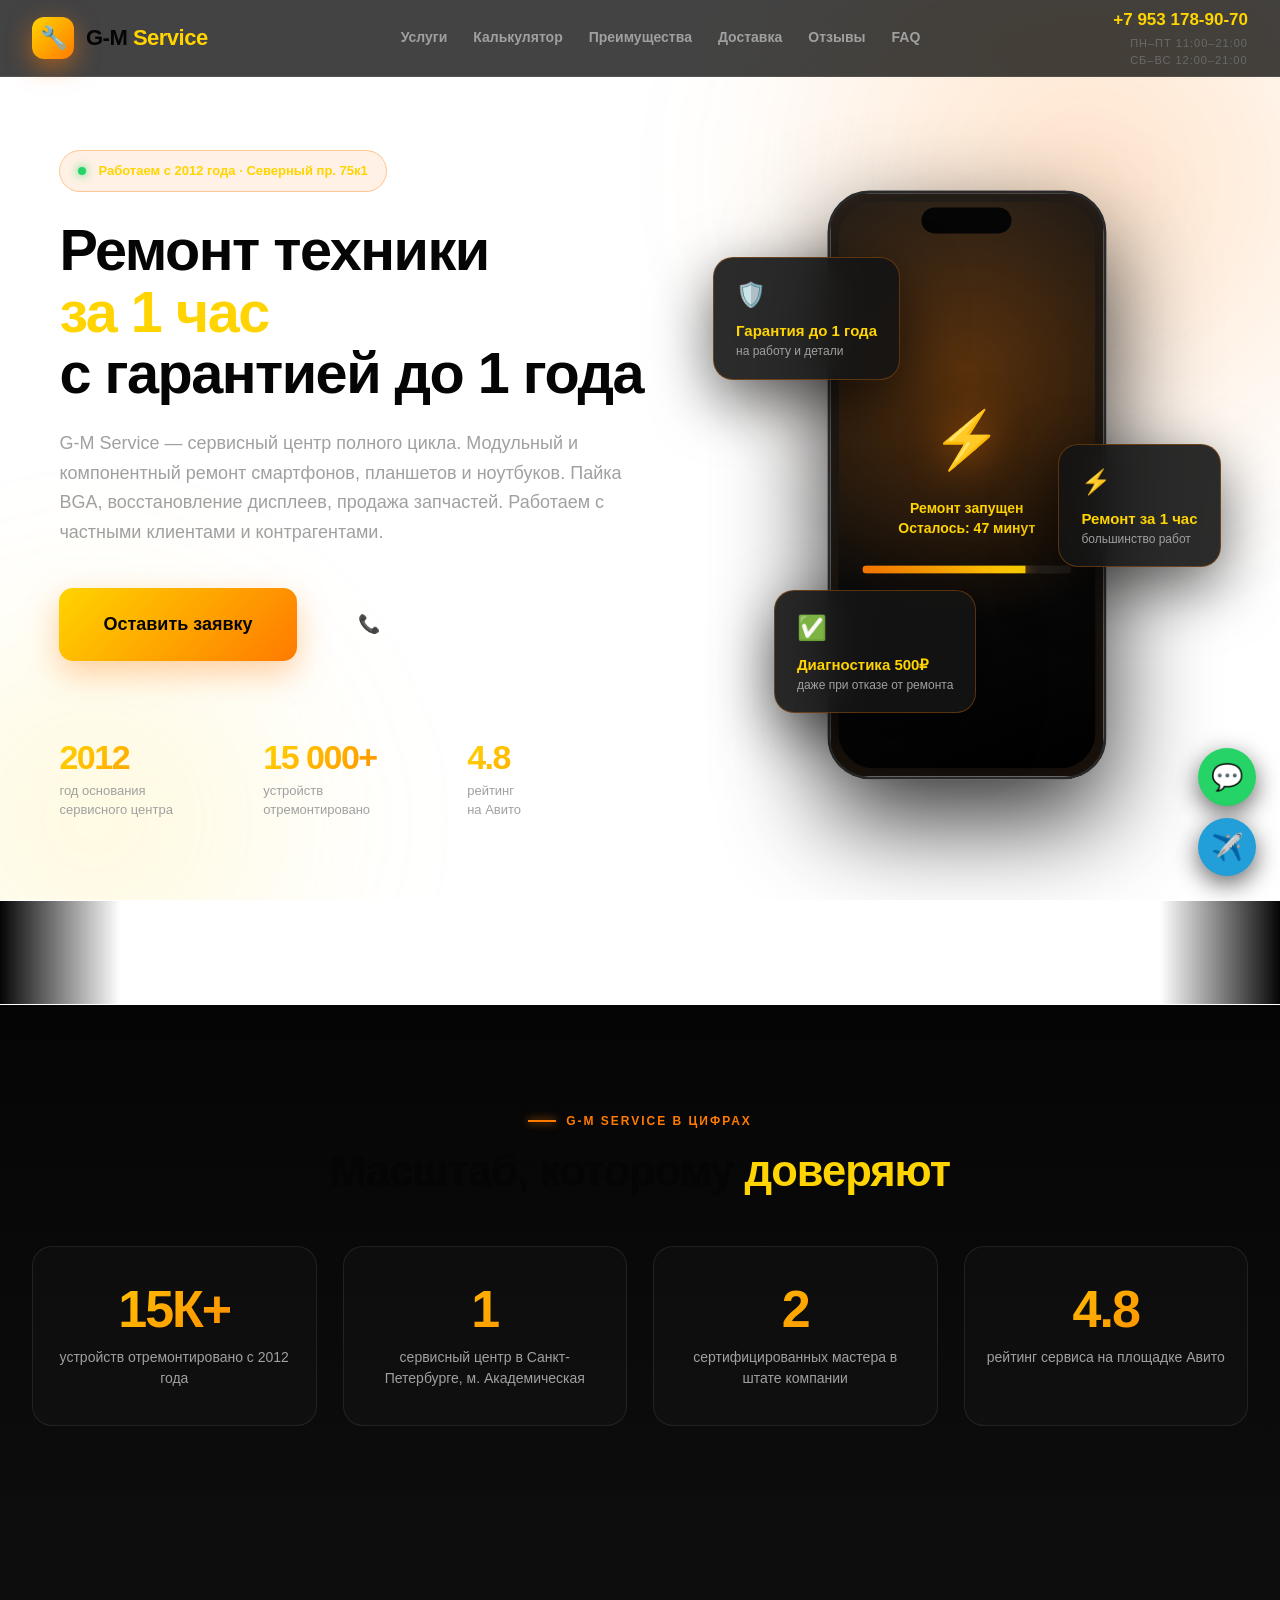
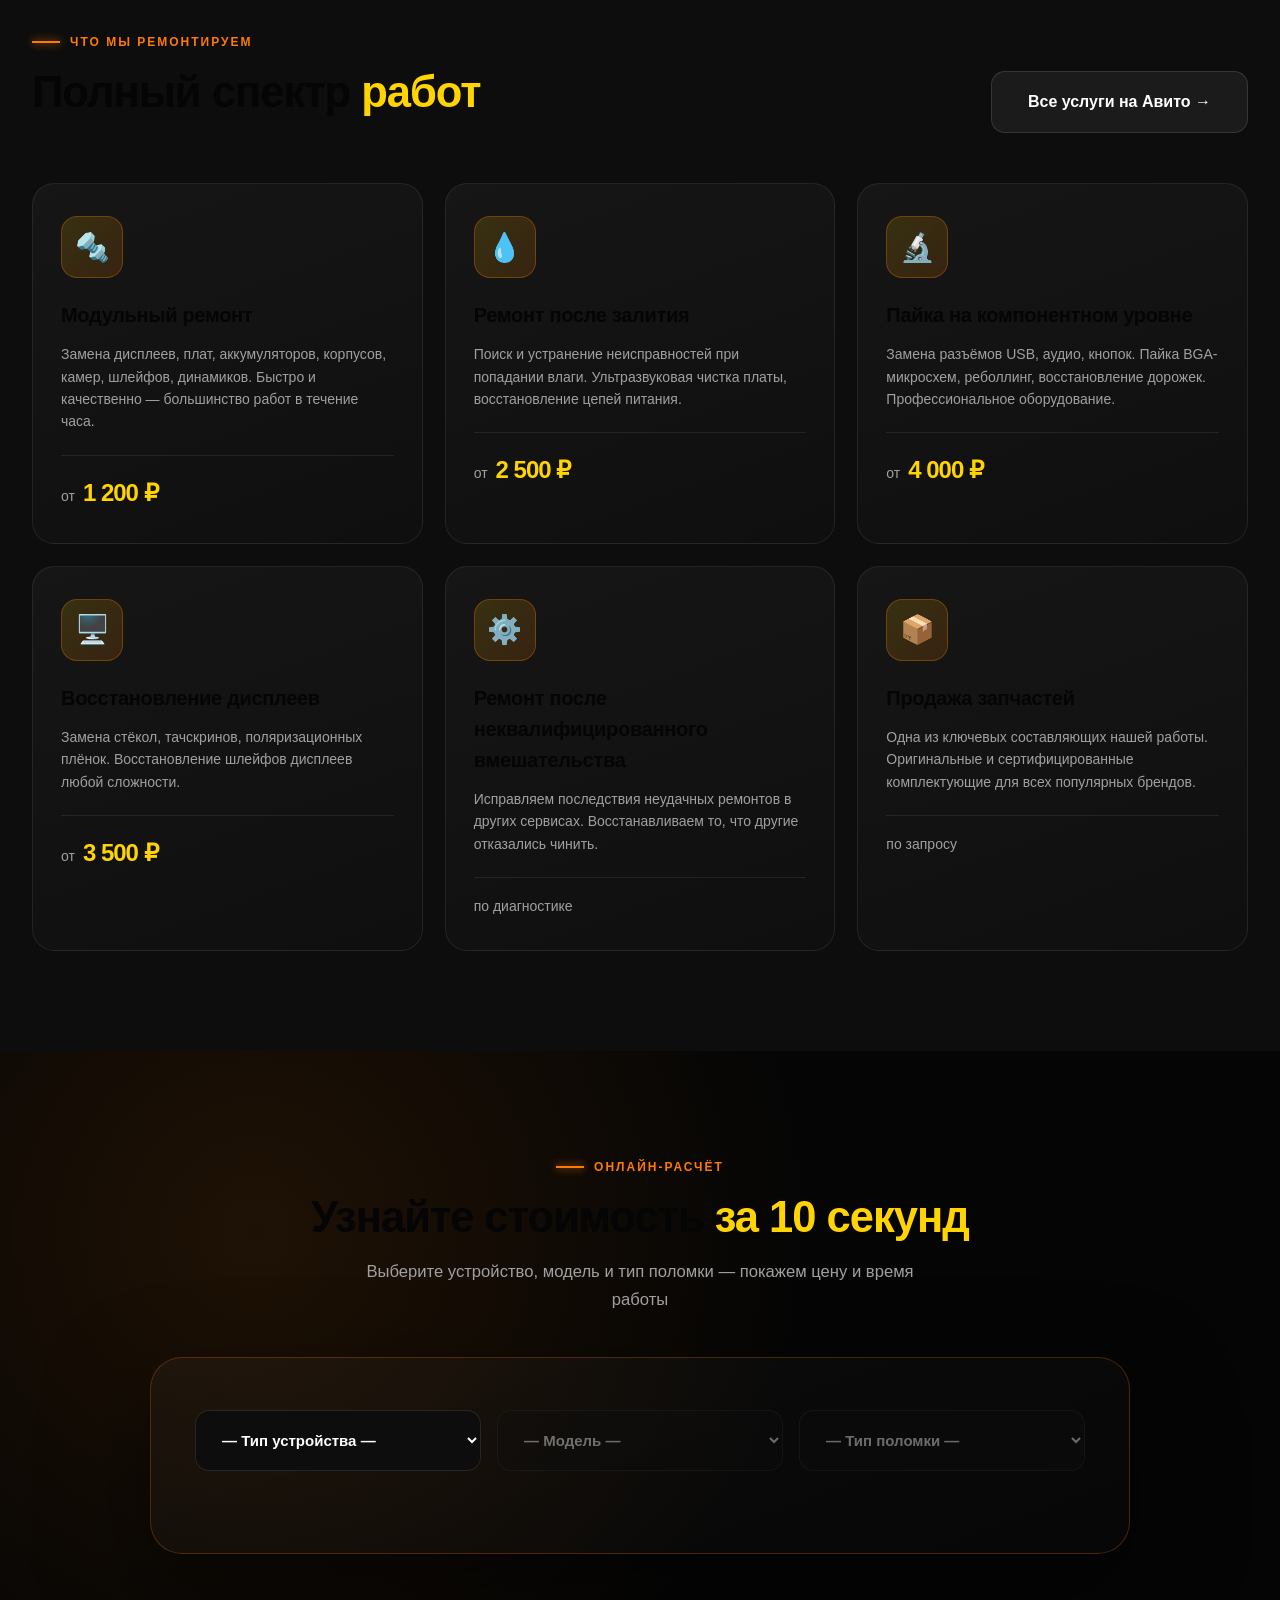
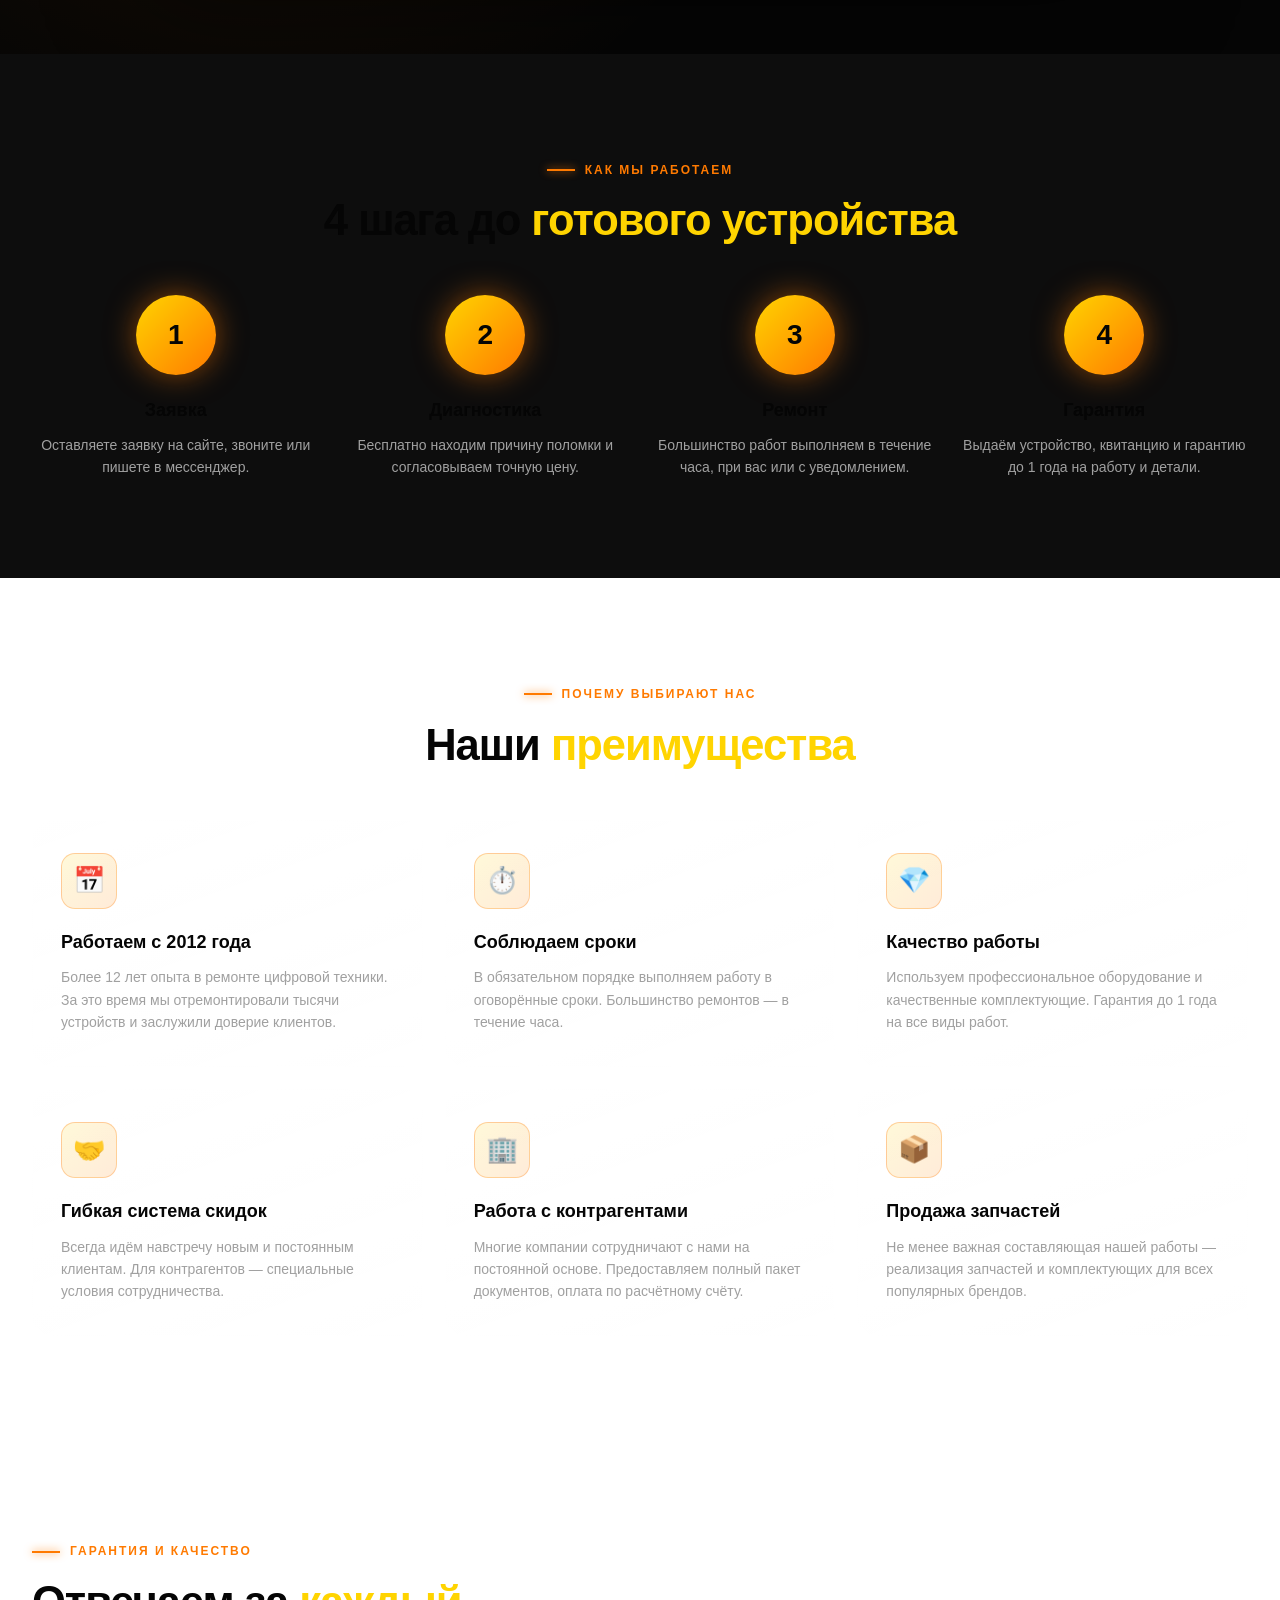
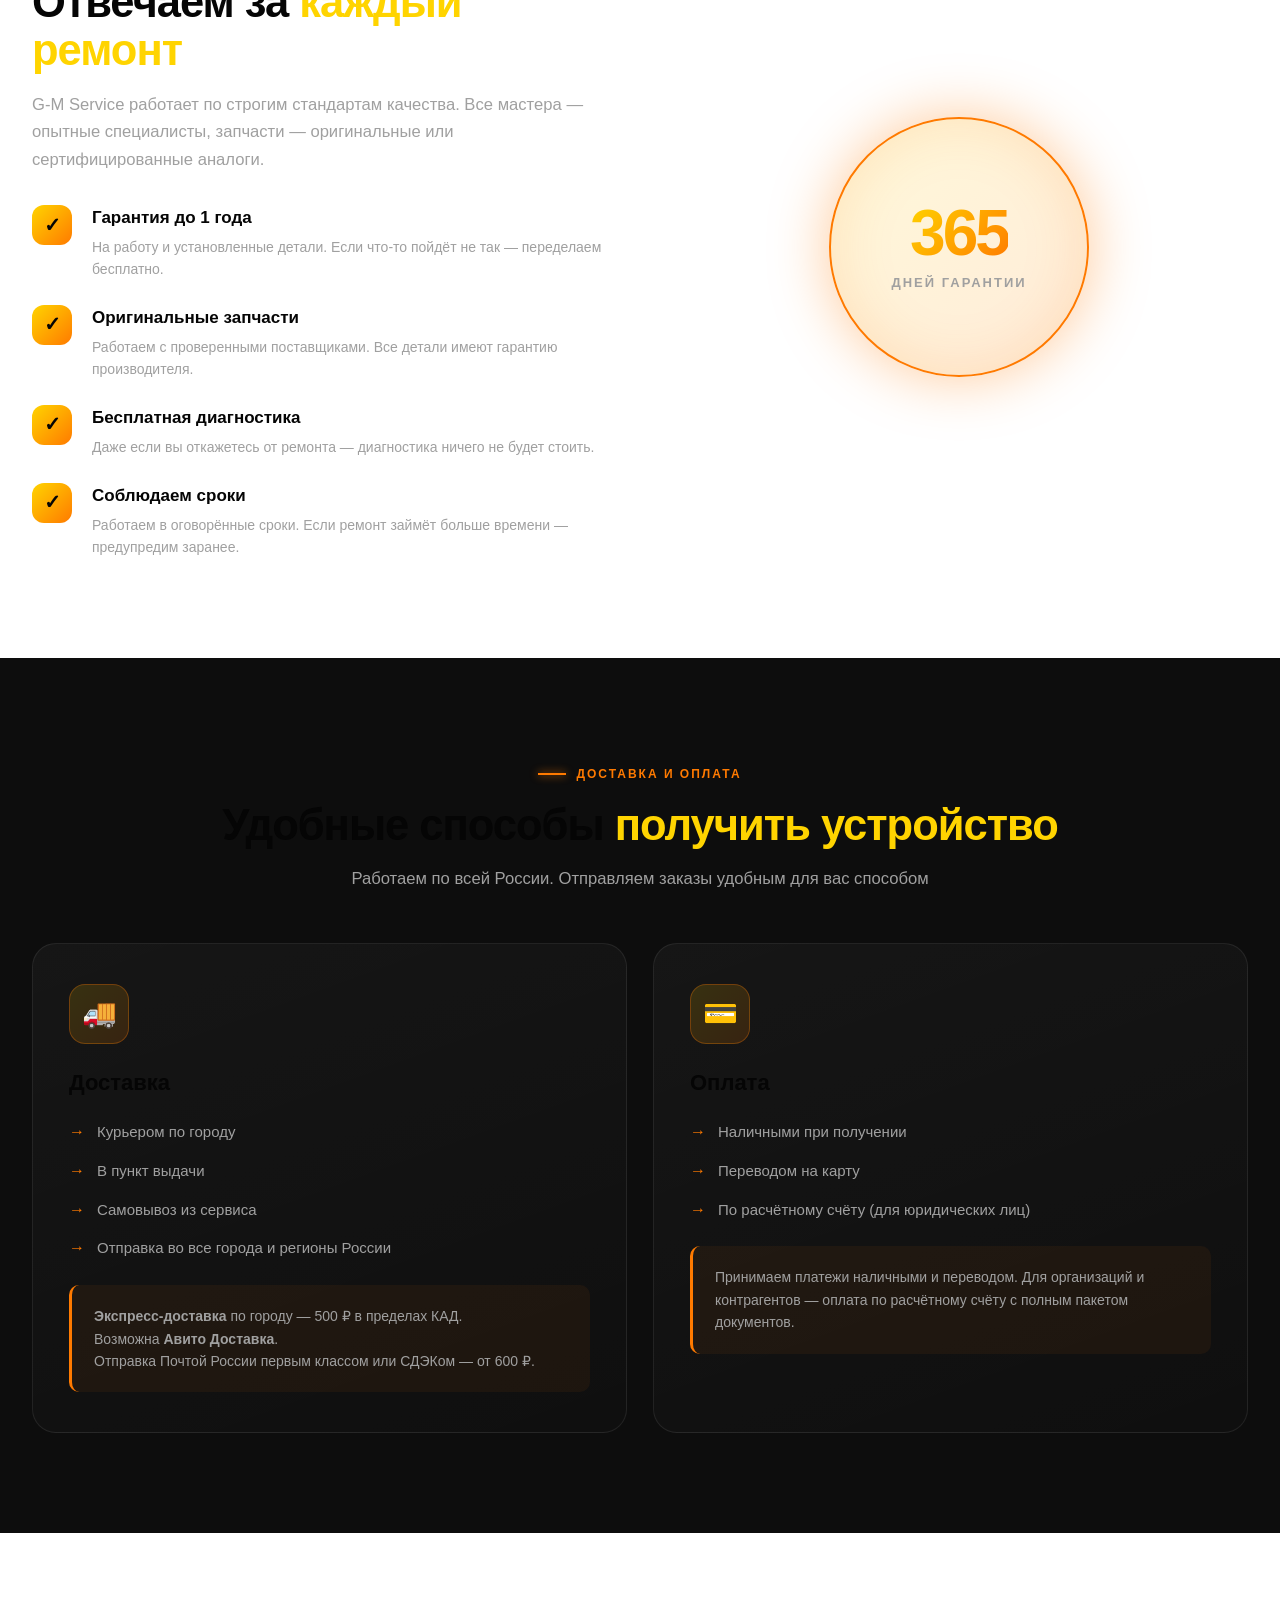
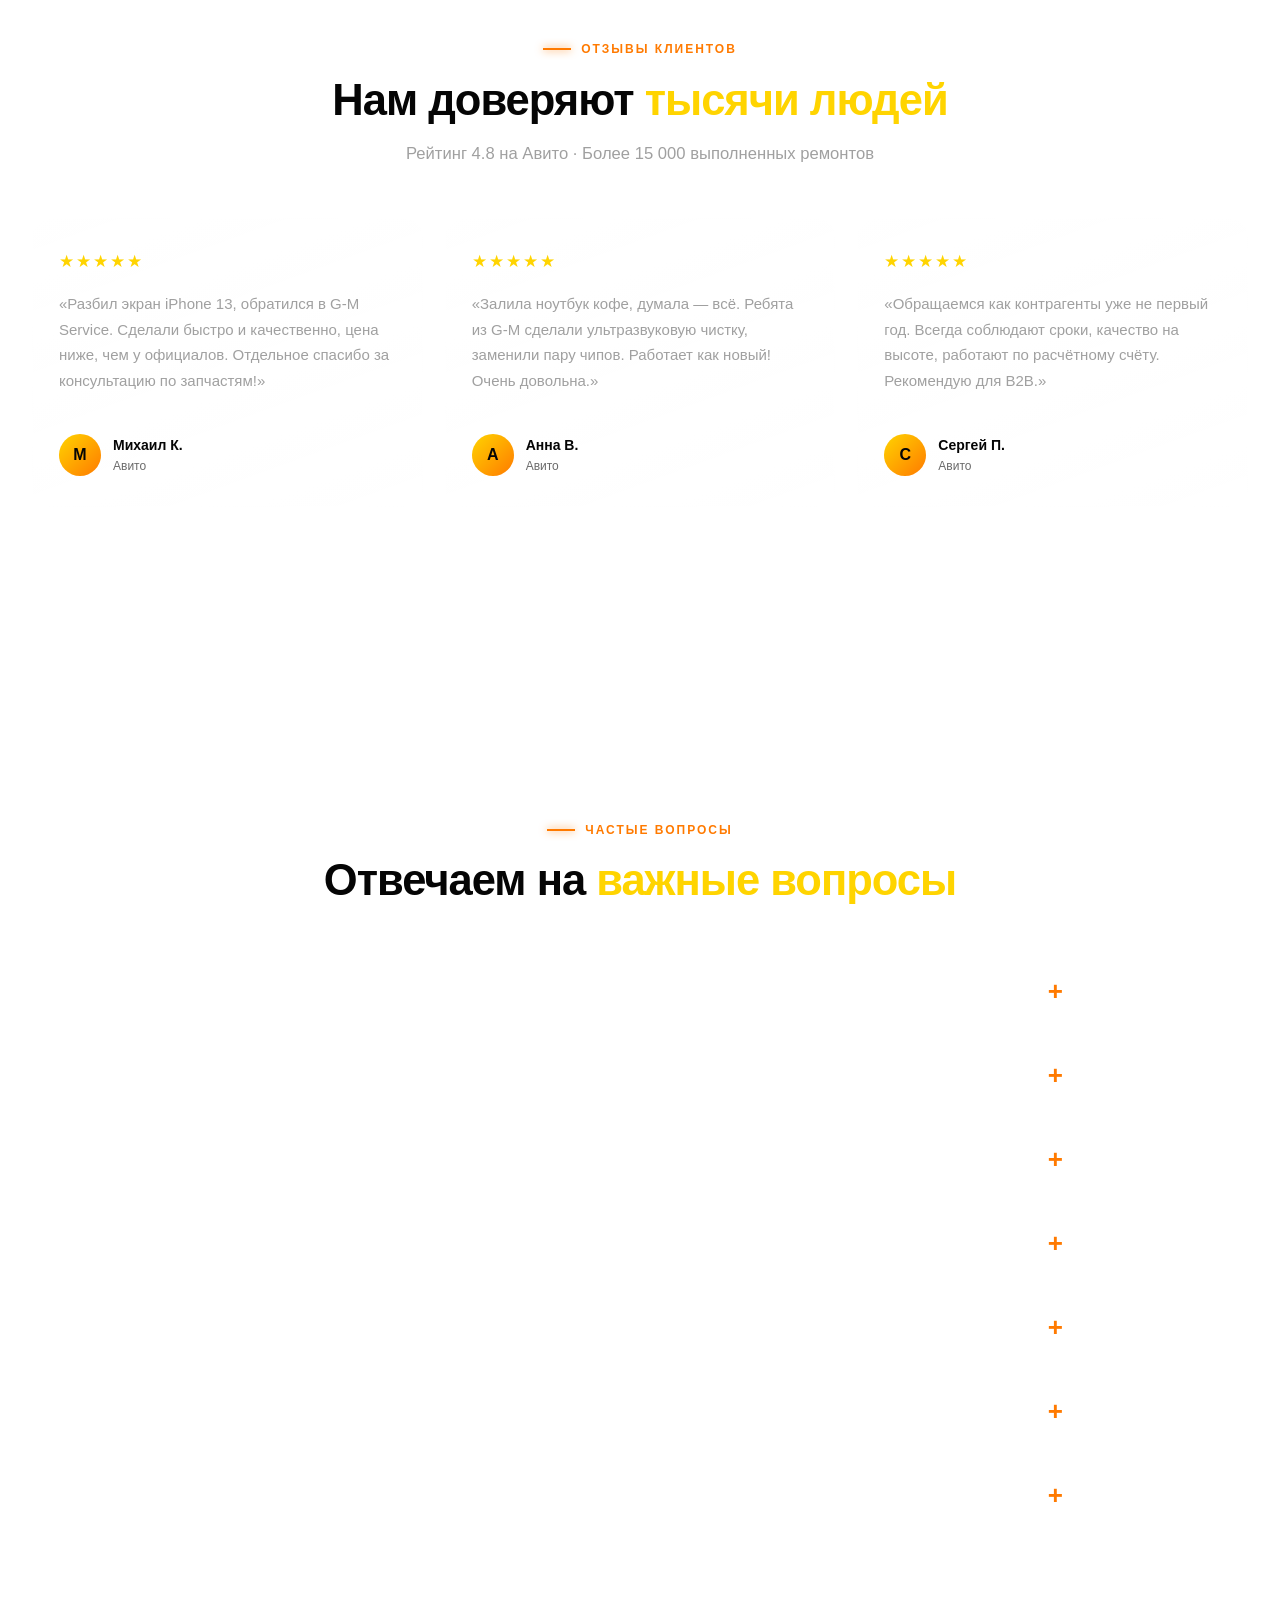
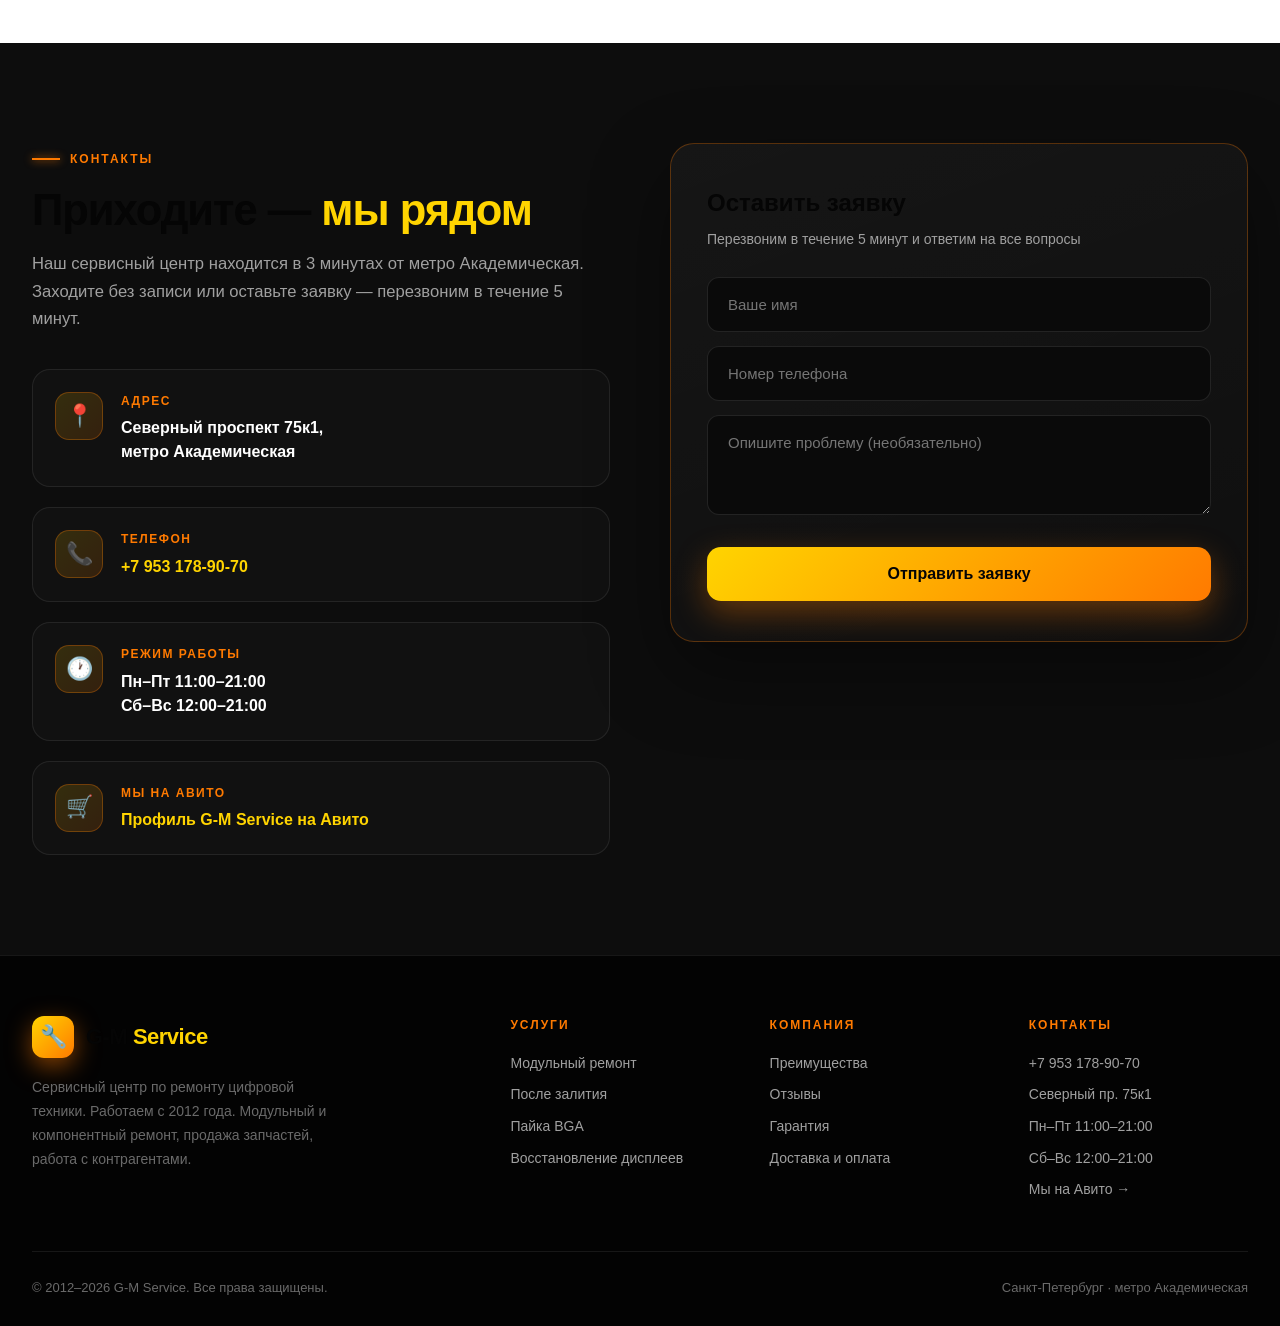
==== commit 3d7d9443: "Update index.html" ====
--- a/index.html
+++ b/index.html
@@ -25,8 +25,8 @@
 
 body {
   font-family: 'Inter', 'Segoe UI', Arial, sans-serif;
-  background: var(--black);
-  color: var(--white);
+  background: var(--white);
+  color: var(--black);
   overflow-x: hidden;
   line-height: 1.55;
 }
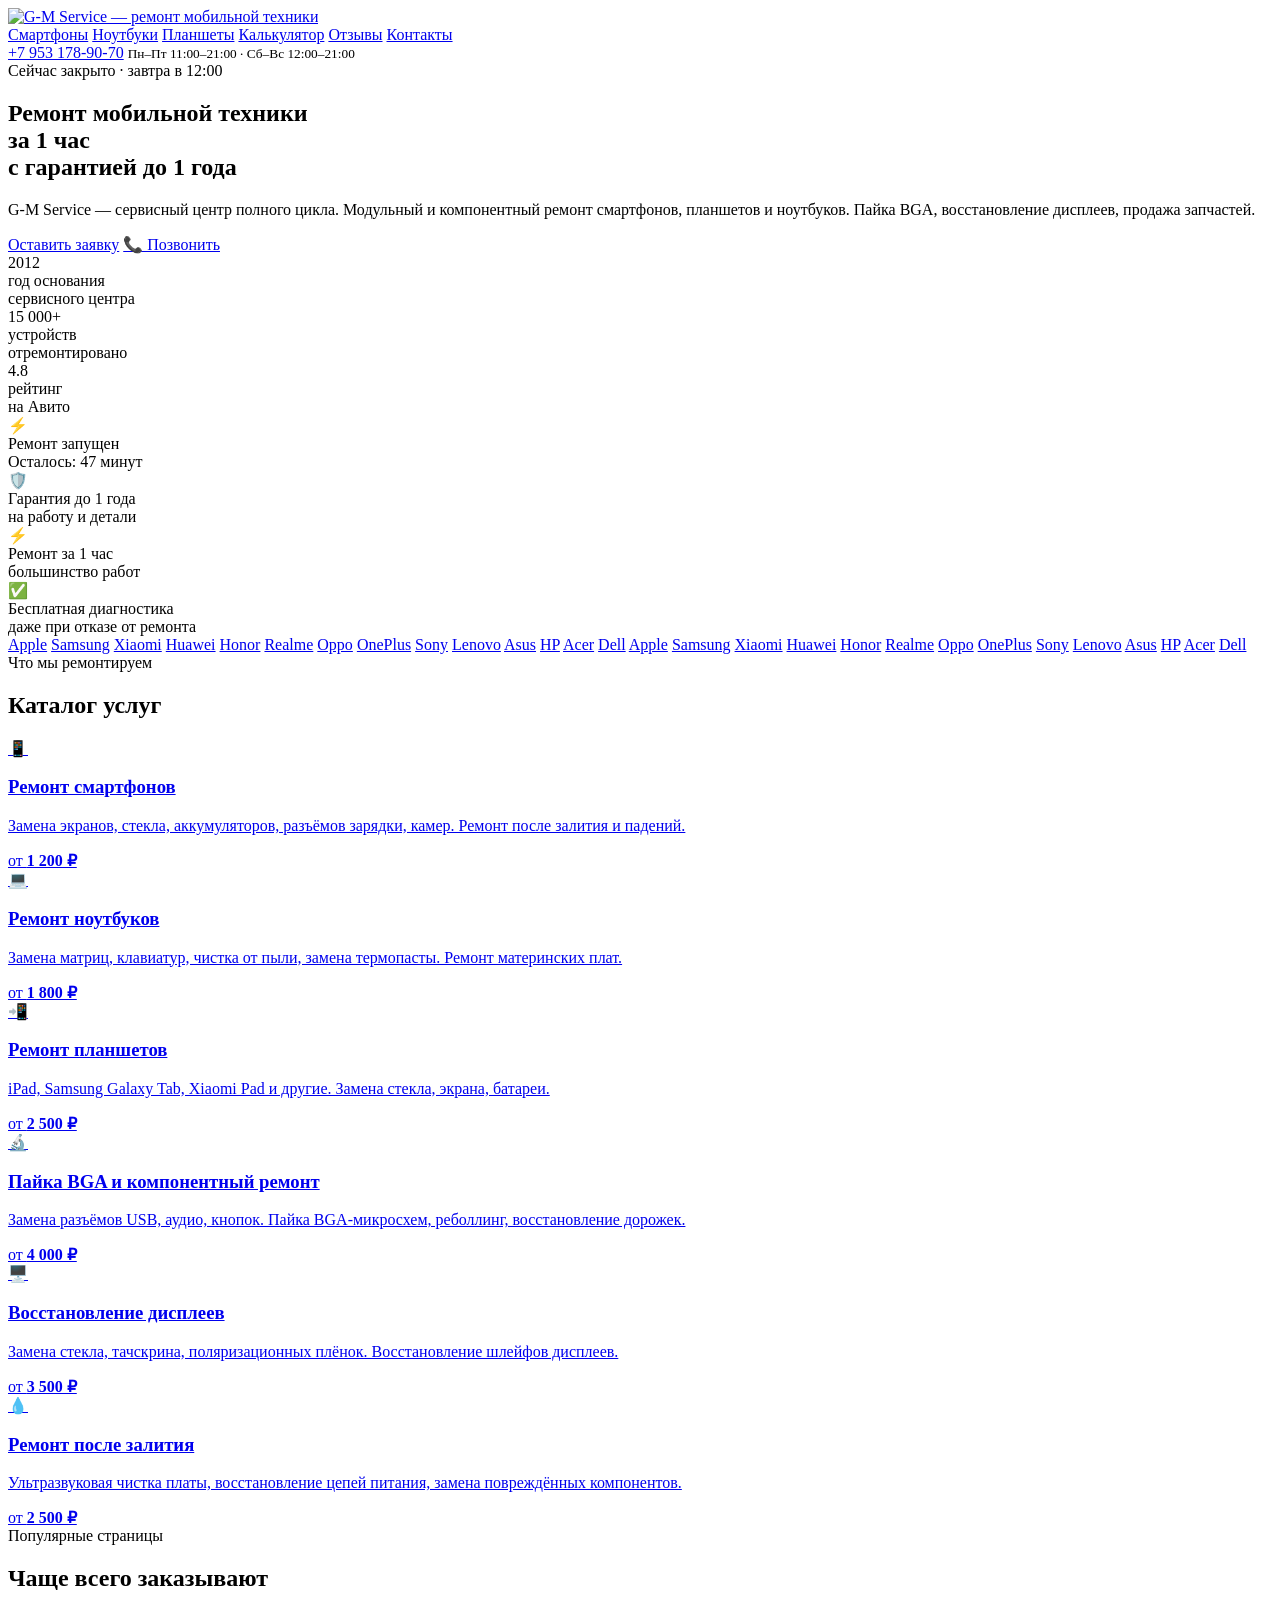
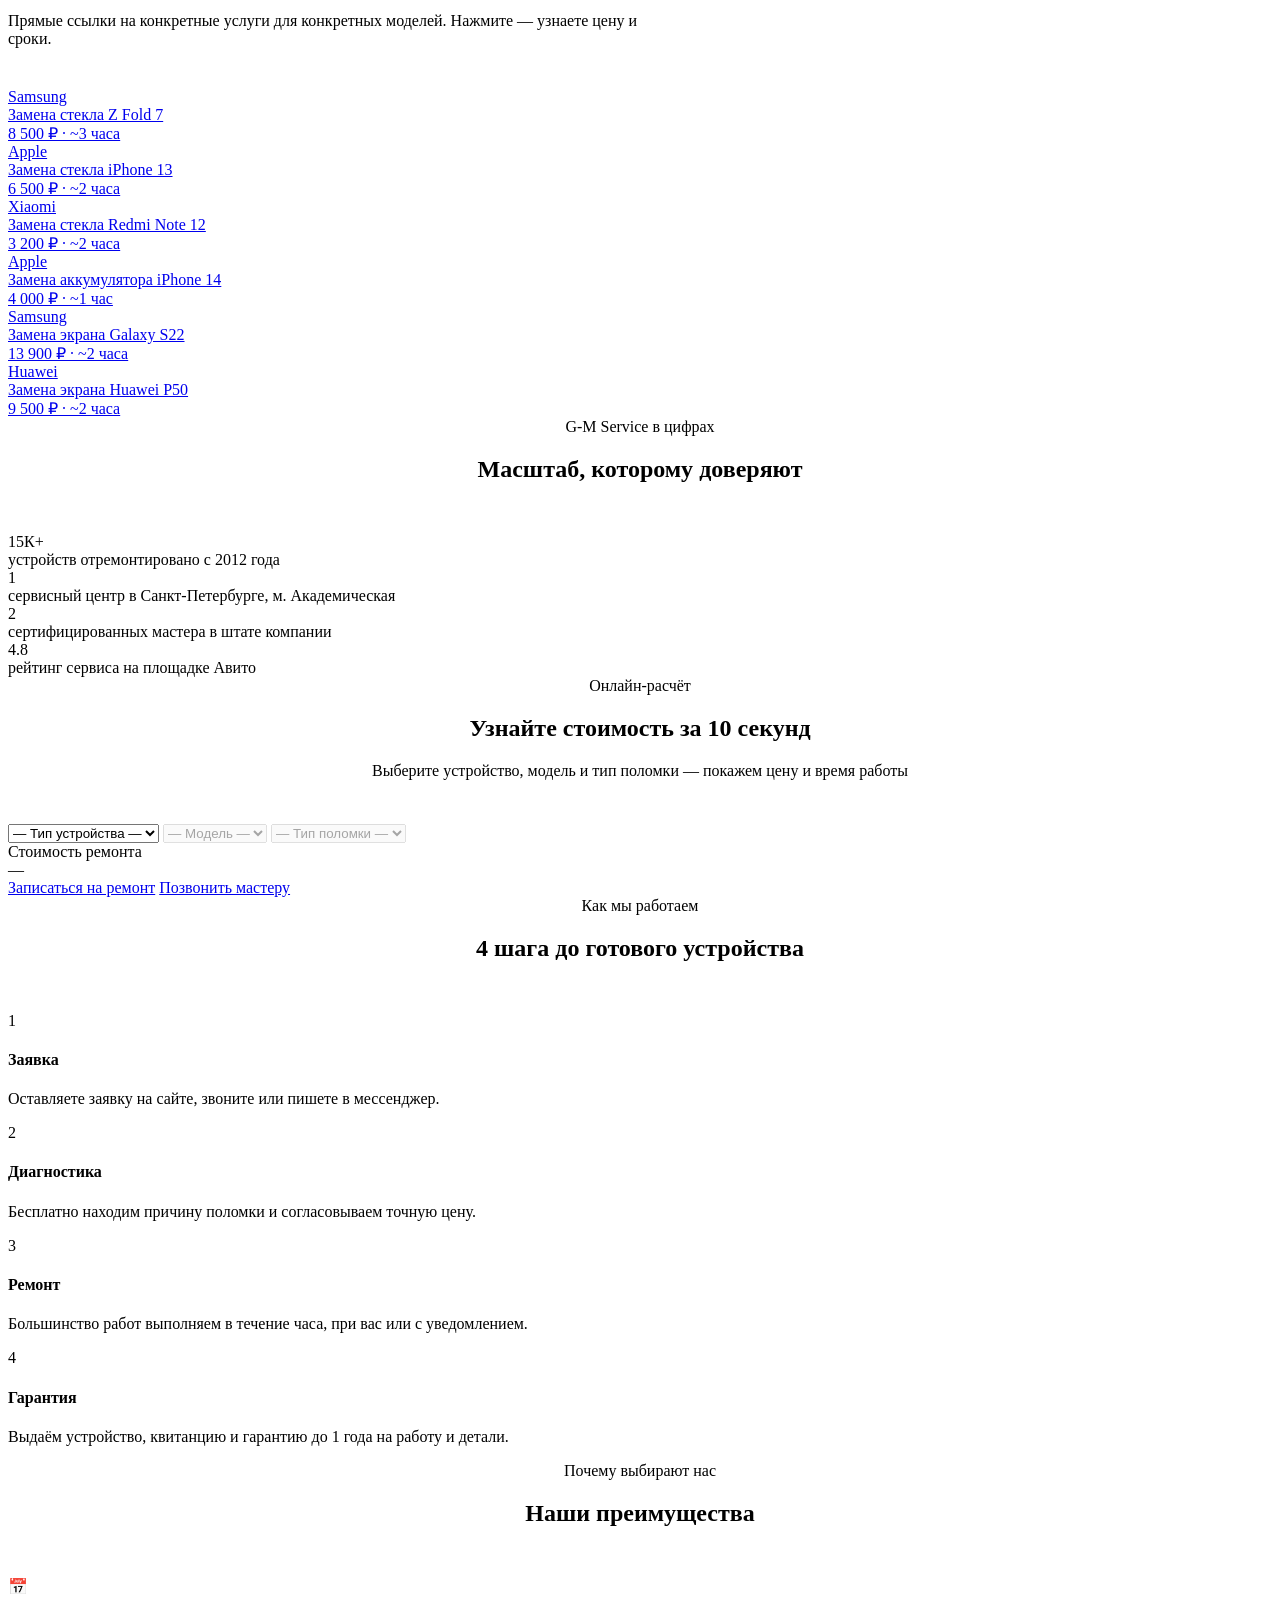
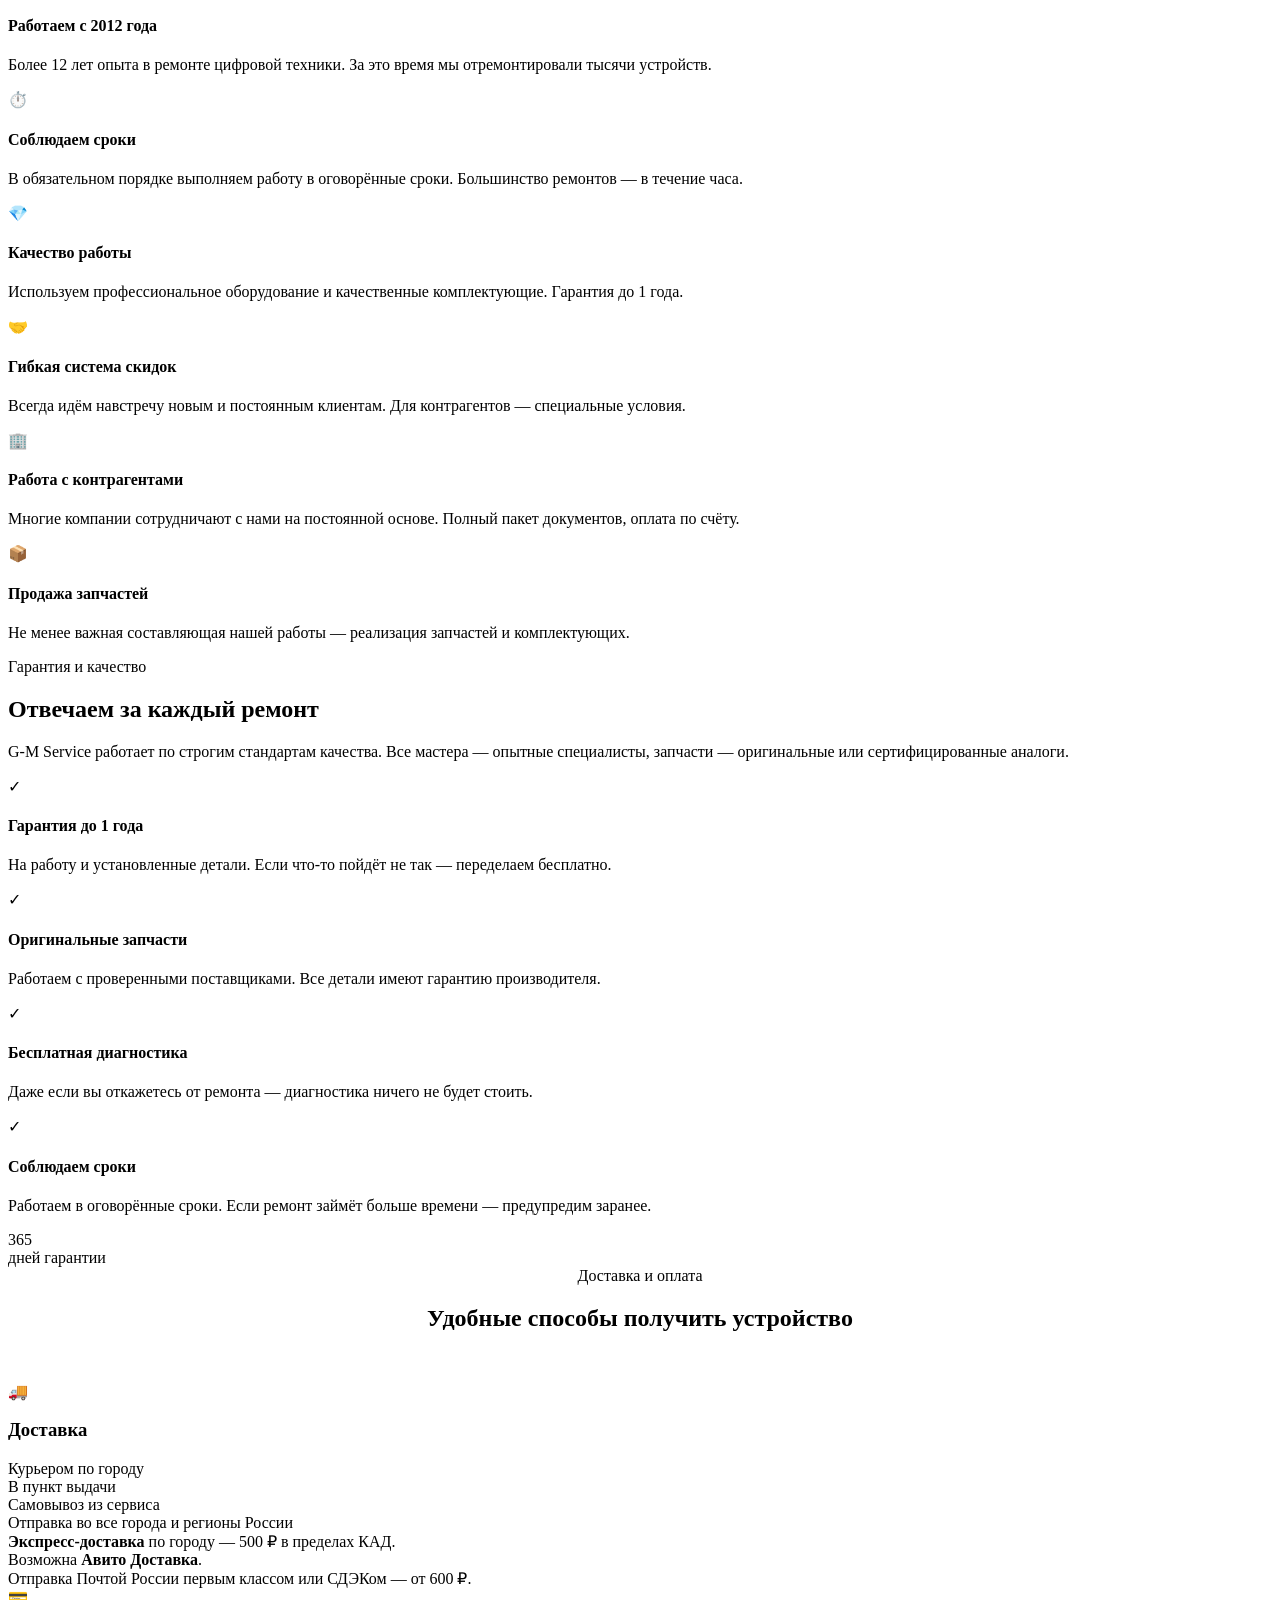
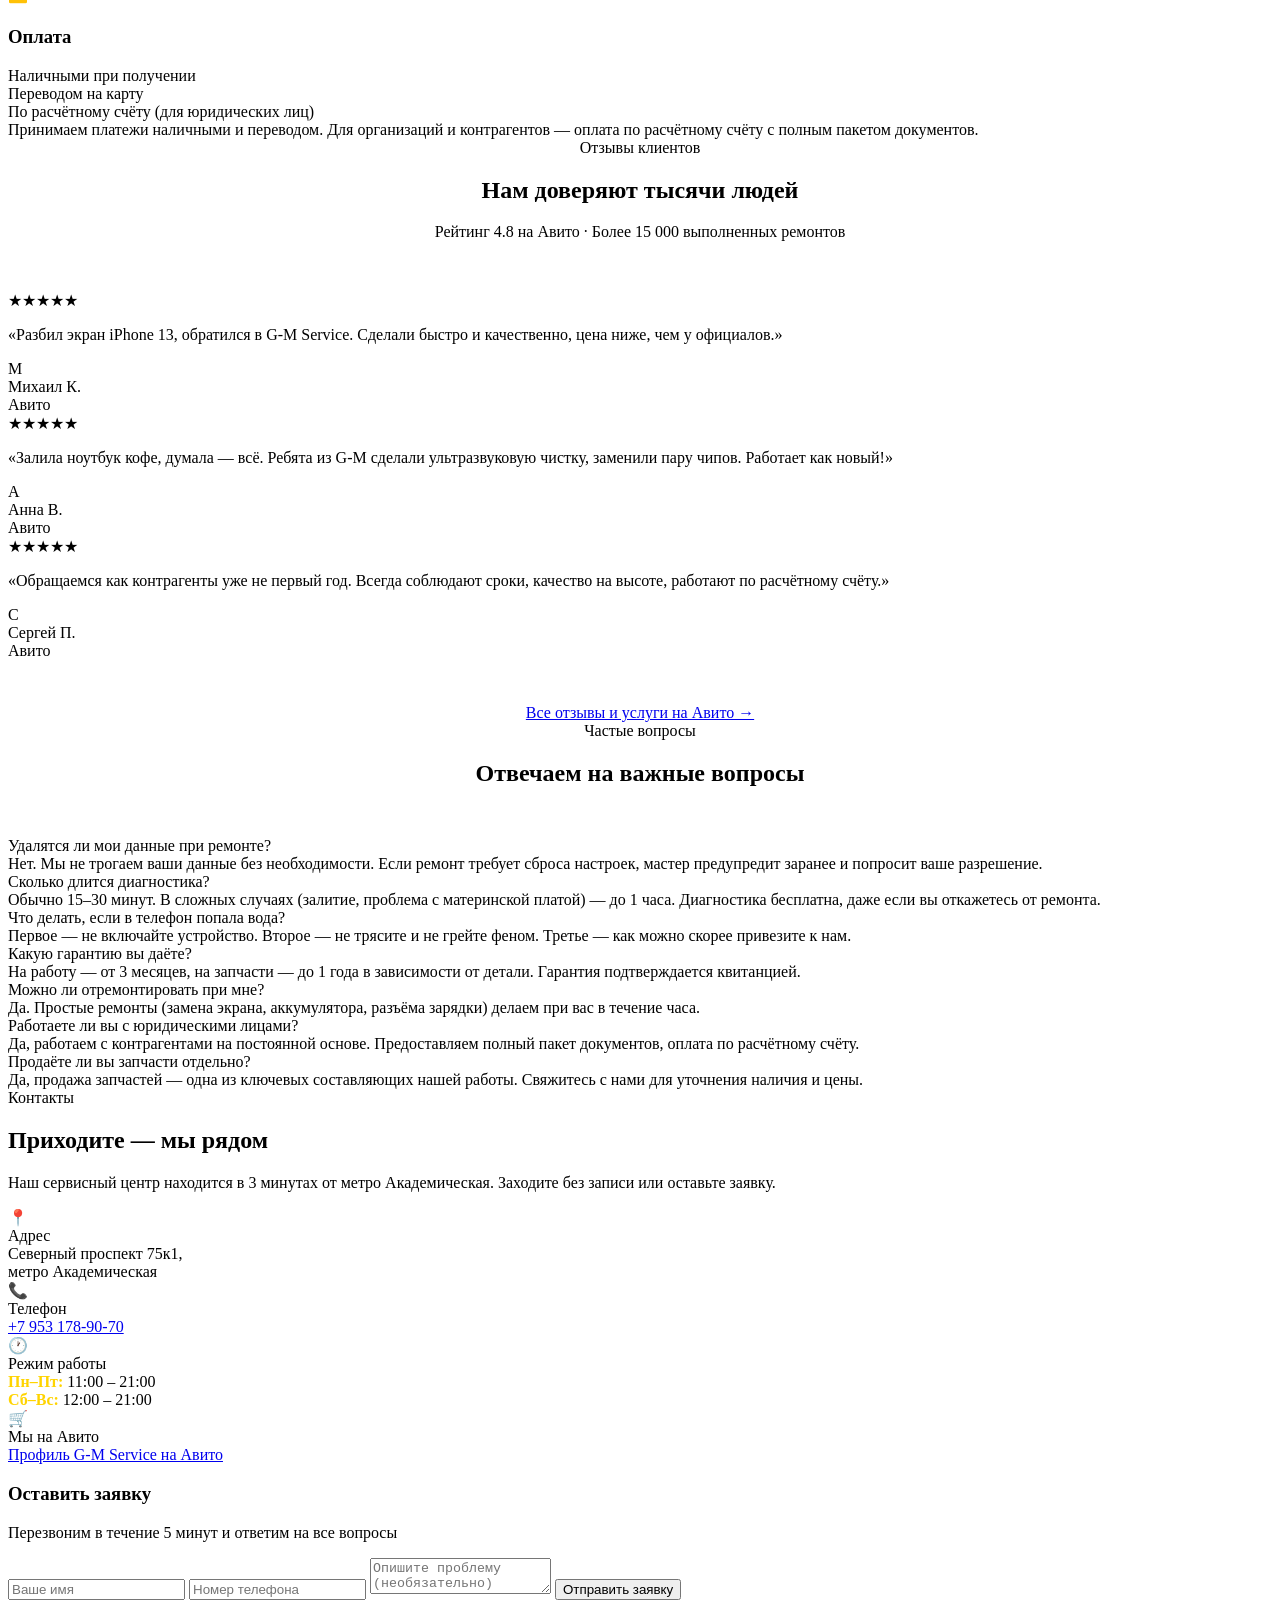
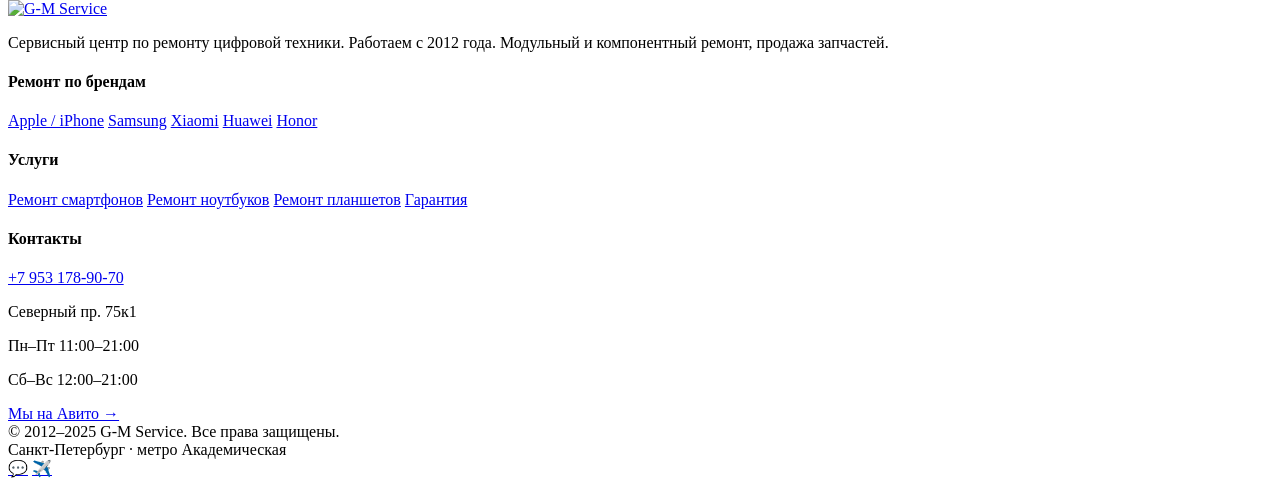
==== commit 1b8fc2e6: "Update index.html" ====
--- a/index.html
+++ b/index.html
@@ -3,755 +3,51 @@
 <head>
 <meta charset="UTF-8">
 <meta name="viewport" content="width=device-width, initial-scale=1.0">
-<title>G-M Service — Ремонт техники с 2012 года | Северный пр. 75к1, м. Академическая</title>
-<meta name="description" content="G-M Service — профессиональный ремонт смартфонов и ноутбуков с 2012 года. Модульный и компонентный ремонт, пайка BGA, восстановление дисплеев. Продажа запчастей. Доставка по всей России.">
-<style>
-:root {
-  --black: #050505;
-  --dark: #0d0d0d;
-  --card: #131313;
-  --line: rgba(255,255,255,0.08);
-  --orange: #FF7A00;
-  --yellow: #FFD400;
-  --white: #FFFFFF;
-  --grey: #A0A0A0;
-  --grey-dark: #6a6a6a;
-  --green: #25D366;
-  --blue: #229ED9;
-}
-
-* { margin: 0; padding: 0; box-sizing: border-box; }
-html { scroll-behavior: smooth; }
-
-body {
-  font-family: 'Inter', 'Segoe UI', Arial, sans-serif;
-  background: var(--white);
-  color: var(--black);
-  overflow-x: hidden;
-  line-height: 1.55;
-}
-
-img { max-width: 100%; display: block; }
-a { text-decoration: none; color: inherit; }
-button { font-family: inherit; cursor: pointer; border: none; background: none; }
-
-.container { max-width: 1280px; margin: 0 auto; padding: 0 32px; }
-
-.h1 { font-size: clamp(34px, 4.5vw, 62px); font-weight: 900; line-height: 1.07; letter-spacing: -1.5px; }
-.h2 { font-size: clamp(28px, 3.4vw, 46px); font-weight: 900; line-height: 1.1; letter-spacing: -1px; margin-bottom: 16px; }
-.h3 { font-size: clamp(20px, 1.8vw, 26px); font-weight: 800; line-height: 1.2; }
-.lead { font-size: clamp(16px, 1.3vw, 19px); color: var(--grey); line-height: 1.65; }
-.accent { color: var(--yellow); }
-
-.section-label {
-  display: inline-flex; align-items: center; gap: 10px;
-  font-size: 12px; font-weight: 700; letter-spacing: 2px;
-  text-transform: uppercase; color: var(--orange); margin-bottom: 18px;
-}
-.section-label::before {
-  content: ''; width: 28px; height: 2px;
-  background: var(--orange); box-shadow: 0 0 8px var(--orange);
-}
-
-section { padding: 100px 0; position: relative; }
-
-.btn {
-  display: inline-flex; align-items: center; justify-content: center;
-  gap: 10px; padding: 18px 36px; font-size: 16px; font-weight: 800;
-  border-radius: 14px; transition: all 0.25s; white-space: nowrap;
-  cursor: pointer; font-family: inherit;
-}
-.btn:hover { transform: translateY(-3px); }
-.btn-primary {
-  background: linear-gradient(135deg, var(--yellow), var(--orange));
-  color: #050505;
-  box-shadow: 0 12px 32px rgba(255,122,0,0.35);
-}
-.btn-primary:hover { box-shadow: 0 18px 44px rgba(255,150,0,0.55); }
-.btn-secondary {
-  background: rgba(255,255,255,0.06);
-  color: var(--white);
-  border: 1px solid rgba(255,255,255,0.12);
-}
-.btn-secondary:hover {
-  background: rgba(255,255,255,0.1);
-  border-color: rgba(255,122,0,0.5);
-}
-.btn-lg { padding: 22px 44px; font-size: 18px; }
-
-/* ШАПКА */
-.topnav {
-  position: fixed; top: 0; left: 0; right: 0; z-index: 1000;
-  background: rgba(5,5,5,0.75);
-  backdrop-filter: blur(20px) saturate(180%);
-  border-bottom: 1px solid var(--line);
-  transition: all 0.3s;
-}
-.topnav.scrolled {
-  background: rgba(5,5,5,0.95);
-  border-bottom-color: rgba(255,122,0,0.3);
-  box-shadow: 0 4px 30px rgba(0,0,0,0.5);
-}
-.topnav-inner { display: flex; align-items: center; justify-content: space-between; height: 76px; }
-.brand {
-  display: flex; align-items: center; gap: 12px;
-  font-size: 22px; font-weight: 900; letter-spacing: -0.5px;
-}
-.brand-mark {
-  width: 42px; height: 42px; border-radius: 12px;
-  background: linear-gradient(135deg, var(--yellow), var(--orange));
-  display: flex; align-items: center; justify-content: center;
-  font-size: 22px;
-  box-shadow: 0 8px 24px rgba(255,122,0,0.5);
-}
-.brand-text span { color: var(--yellow); }
-
-.nav-menu { display: flex; gap: 26px; align-items: center; }
-.nav-menu a {
-  font-size: 14px; font-weight: 600; color: var(--grey);
-  transition: color 0.2s;
-}
-.nav-menu a:hover { color: var(--yellow); }
-
-.nav-phone { display: flex; flex-direction: column; align-items: flex-end; gap: 2px; }
-.nav-phone a { font-size: 17px; font-weight: 800; color: var(--yellow); }
-.nav-phone small {
-  font-size: 11px; color: var(--grey-dark);
-  text-transform: uppercase; letter-spacing: 1px;
-}
-
-/* HERO */
-.hero {
-  min-height: 100vh; padding: 130px 0 60px;
-  display: flex; align-items: center;
-  position: relative; overflow: hidden;
-}
-.hero::before {
-  content: ''; position: absolute;
-  top: -30%; right: -20%; width: 900px; height: 900px;
-  background: radial-gradient(circle, rgba(255,122,0,0.22) 0%, transparent 60%);
-  filter: blur(60px);
-}
-.hero::after {
-  content: ''; position: absolute;
-  bottom: -30%; left: -20%; width: 700px; height: 700px;
-  background: radial-gradient(circle, rgba(255,212,0,0.14) 0%, transparent 60%);
-  filter: blur(60px);
-}
-.hero-grid {
-  display: grid; grid-template-columns: 1.15fr 1fr;
-  gap: 70px; align-items: center;
-  position: relative; z-index: 2;
-}
-.hero-eyebrow {
-  display: inline-flex; align-items: center; gap: 12px;
-  padding: 10px 18px;
-  background: rgba(255,122,0,0.1);
-  border: 1px solid rgba(255,122,0,0.35);
-  border-radius: 100px;
-  font-size: 13px; font-weight: 700; color: var(--yellow);
-  margin-bottom: 28px;
-}
-.hero-eyebrow .dot {
-  width: 8px; height: 8px; border-radius: 50%;
-  background: var(--green);
-  box-shadow: 0 0 10px var(--green);
-}
-.hero .h1 { margin-bottom: 24px; }
-.hero .lead { margin-bottom: 40px; max-width: 580px; font-size: 18px; }
-.hero-cta { display: flex; gap: 16px; flex-wrap: wrap; margin-bottom: 44px; }
-.hero-stats {
-  display: grid; grid-template-columns: repeat(3, 1fr);
-  gap: 28px; padding-top: 34px; border-top: 1px solid var(--line);
-}
-.hero-stat .num {
-  font-size: 34px; font-weight: 900; line-height: 1;
-  letter-spacing: -1.5px;
-  background: linear-gradient(135deg, var(--yellow), var(--orange));
-  -webkit-background-clip: text; background-clip: text;
-  -webkit-text-fill-color: transparent;
-}
-.hero-stat .label {
-  font-size: 13px; color: var(--grey); margin-top: 8px; line-height: 1.45;
-}
-
-.hero-visual { position: relative; aspect-ratio: 1; }
-.hero-card {
-  position: absolute;
-  background: rgba(20,20,20,0.9);
-  backdrop-filter: blur(20px);
-  border: 1px solid rgba(255,122,0,0.3);
-  border-radius: 20px;
-  padding: 18px 22px;
-  box-shadow: 0 20px 60px rgba(0,0,0,0.6);
-}
-.hero-card-1 { top: 5%; left: 0; }
-.hero-card-2 { top: 42%; right: 0; }
-.hero-card-3 { bottom: 5%; left: 12%; }
-.hero-card .hc-icon { font-size: 24px; margin-bottom: 6px; }
-.hero-card .hc-title { font-size: 15px; font-weight: 800; color: var(--yellow); }
-.hero-card .hc-sub { font-size: 12px; color: var(--grey); }
-
-.hero-phone-mock {
-  position: absolute; top: 50%; left: 50%;
-  transform: translate(-50%, -50%);
-  width: 55%; aspect-ratio: 9 / 19;
-  background: linear-gradient(160deg, #1a1a1a, #0a0a0a);
-  border-radius: 42px; border: 3px solid #2a2a2a;
-  box-shadow: 0 40px 100px rgba(0,0,0,0.8), inset 0 0 60px rgba(255,122,0,0.1);
-  overflow: hidden;
-}
-.hero-phone-mock::before {
-  content: ''; position: absolute;
-  top: 14px; left: 50%; transform: translateX(-50%);
-  width: 90px; height: 26px;
-  background: #050505; border-radius: 20px; z-index: 2;
-}
-.hero-phone-screen {
-  position: absolute; inset: 8px; border-radius: 36px;
-  background: radial-gradient(circle at 50% 30%, rgba(255,122,0,0.3), transparent 60%),
-              linear-gradient(160deg, #1a1a1a, #000);
-  display: flex; flex-direction: column;
-  align-items: center; justify-content: center;
-  gap: 16px; padding: 40px 24px;
-}
-.hero-phone-screen .ps-icon { font-size: 56px; filter: drop-shadow(0 0 20px rgba(255,122,0,0.6)); }
-.hero-phone-screen .ps-text {
-  font-size: 14px; font-weight: 700; color: var(--yellow);
-  text-align: center; line-height: 1.4;
-}
-.hero-phone-screen .ps-bar {
-  width: 100%; height: 8px;
-  background: rgba(255,255,255,0.08);
-  border-radius: 4px; overflow: hidden; margin-top: 10px;
-}
-.hero-phone-screen .ps-bar div {
-  height: 100%; width: 78%;
-  background: linear-gradient(90deg, var(--orange), var(--yellow));
-  box-shadow: 0 0 14px var(--orange);
-}
-
-/* ЛЕНТА БРЕНДОВ */
-.brands-strip {
-  padding: 36px 0;
-  border-top: 1px solid var(--line);
-  border-bottom: 1px solid var(--line);
-  overflow: hidden; position: relative;
-}
-.brands-strip::before, .brands-strip::after {
-  content: ''; position: absolute;
-  top: 0; bottom: 0; width: 120px; z-index: 2;
-  pointer-events: none;
-}
-.brands-strip::before { left: 0; background: linear-gradient(90deg, var(--black), transparent); }
-.brands-strip::after { right: 0; background: linear-gradient(270deg, var(--black), transparent); }
-.brands-track {
-  display: flex; gap: 55px;
-  animation: scroll 90s linear infinite;
-  width: max-content;
-}
-@keyframes scroll {
-  from { transform: translateX(0); }
-  to   { transform: translateX(-50%); }
-}
-.brand-logo {
-  font-size: 20px; font-weight: 900;
-  color: rgba(255,255,255,0.28);
-  letter-spacing: -0.3px;
-  white-space: nowrap;
-}
-
-/* ЦИФРЫ */
-.numbers { background: linear-gradient(180deg, var(--black), var(--dark)); }
-.numbers-grid { display: grid; grid-template-columns: repeat(4, 1fr); gap: 26px; }
-.number-card {
-  text-align: center; padding: 36px 20px;
-  border-radius: 20px;
-  background: rgba(255,255,255,0.02);
-  border: 1px solid var(--line);
-  transition: all 0.3s;
-}
-.number-card:hover {
-  border-color: rgba(255,122,0,0.4);
-  background: rgba(255,122,0,0.04);
-  transform: translateY(-6px);
-}
-.number-card .big {
-  font-size: 52px; font-weight: 900; line-height: 1;
-  letter-spacing: -2px;
-  background: linear-gradient(135deg, var(--yellow), var(--orange));
-  -webkit-background-clip: text; background-clip: text;
-  -webkit-text-fill-color: transparent;
-  margin-bottom: 12px;
-}
-.number-card .desc {
-  font-size: 14px; color: var(--grey); line-height: 1.5; font-weight: 500;
-}
-
-/* УСЛУГИ */
-.services { background: var(--dark); }
-.services-head {
-  display: flex; justify-content: space-between; align-items: flex-end;
-  gap: 40px; margin-bottom: 50px; flex-wrap: wrap;
-}
-.services-grid { display: grid; grid-template-columns: repeat(3, 1fr); gap: 22px; }
-.service-card {
-  position: relative; padding: 32px 28px;
-  background: linear-gradient(160deg, rgba(255,255,255,0.04), rgba(255,255,255,0.01));
-  border: 1px solid var(--line);
-  border-radius: 22px;
-  transition: all 0.35s;
-}
-.service-card:hover {
-  transform: translateY(-6px);
-  border-color: rgba(255,122,0,0.5);
-  box-shadow: 0 24px 60px rgba(255,122,0,0.15);
-}
-.service-card .sc-icon {
-  width: 62px; height: 62px; border-radius: 16px;
-  background: linear-gradient(135deg, rgba(255,212,0,0.15), rgba(255,122,0,0.15));
-  border: 1px solid rgba(255,122,0,0.3);
-  display: flex; align-items: center; justify-content: center;
-  font-size: 28px; margin-bottom: 22px;
-}
-.service-card h3 { font-size: 20px; font-weight: 800; margin-bottom: 12px; letter-spacing: -0.3px; }
-.service-card p { font-size: 14px; color: var(--grey); line-height: 1.6; margin-bottom: 22px; }
-.service-card .sc-price {
-  display: flex; align-items: baseline; gap: 8px;
-  font-size: 14px; color: var(--grey);
-  padding-top: 18px; border-top: 1px solid var(--line);
-}
-.service-card .sc-price strong {
-  font-size: 24px; font-weight: 900; color: var(--yellow); letter-spacing: -1px;
-}
-
-/* КАЛЬКУЛЯТОР */
-.calc { background: radial-gradient(circle at 20% 30%, rgba(255,122,0,0.1), transparent 50%), var(--black); }
-.calc-shell {
-  max-width: 980px; margin: 0 auto;
-  background: linear-gradient(160deg, rgba(255,255,255,0.03), rgba(255,255,255,0.01));
-  border: 1px solid rgba(255,122,0,0.25);
-  border-radius: 32px; padding: 52px 44px;
-  box-shadow: 0 40px 100px rgba(0,0,0,0.5);
-}
-.calc-form {
-  display: grid; grid-template-columns: repeat(3, 1fr);
-  gap: 16px; margin-bottom: 30px;
-}
-.calc-form select {
-  padding: 20px 22px;
-  background: #0d0d0d;
-  border: 1px solid rgba(255,255,255,0.1);
-  border-radius: 14px;
-  color: var(--white);
-  font-size: 15px; font-weight: 600;
-  outline: none; cursor: pointer;
-  font-family: inherit;
-  transition: all 0.25s;
-}
-.calc-form select:focus {
-  border-color: var(--orange);
-  box-shadow: 0 0 20px rgba(255,122,0,0.25);
-}
-.calc-form select:disabled { opacity: 0.4; cursor: not-allowed; }
-.calc-result {
-  padding: 38px; border-radius: 20px;
-  background: linear-gradient(135deg, rgba(255,212,0,0.08), rgba(255,122,0,0.06));
-  border: 1px dashed rgba(255,122,0,0.4);
-  text-align: center; display: none;
-}
-.calc-result.show { display: block; }
-.calc-result .cr-label {
-  font-size: 12px; text-transform: uppercase; letter-spacing: 2px;
-  color: var(--orange); font-weight: 700; margin-bottom: 12px;
-}
-.calc-result .cr-price {
-  font-size: 58px; font-weight: 900; letter-spacing: -2.5px; line-height: 1;
-  background: linear-gradient(135deg, var(--yellow), var(--orange));
-  -webkit-background-clip: text; background-clip: text;
-  -webkit-text-fill-color: transparent;
-  margin-bottom: 16px;
-}
-.calc-result .cr-details {
-  color: var(--grey); font-size: 16px; margin-bottom: 24px;
-}
-.calc-result .cr-actions {
-  display: flex; gap: 12px; justify-content: center; flex-wrap: wrap;
-}
-
-/* ПРОЦЕСС */
-.process { background: var(--dark); }
-.process-track { display: grid; grid-template-columns: repeat(4, 1fr); gap: 22px; }
-.process-step { text-align: center; }
-.process-step .ps-circle {
-  width: 80px; height: 80px; border-radius: 50%;
-  background: linear-gradient(135deg, var(--yellow), var(--orange));
-  color: #050505;
-  display: flex; align-items: center; justify-content: center;
-  font-size: 28px; font-weight: 900;
-  margin: 0 auto 22px;
-  box-shadow: 0 0 30px rgba(255,122,0,0.5);
-}
-.process-step h4 { font-size: 18px; font-weight: 800; margin-bottom: 10px; }
-.process-step p { font-size: 14px; color: var(--grey); line-height: 1.55; }
-
-/* ПРЕИМУЩЕСТВА */
-.advantages-grid { display: grid; grid-template-columns: repeat(3, 1fr); gap: 22px; }
-.advantage-card {
-  padding: 32px 28px;
-  background: linear-gradient(160deg, rgba(255,255,255,0.04), rgba(255,255,255,0.01));
-  border: 1px solid var(--line);
-  border-radius: 22px;
-  transition: all 0.3s;
-}
-.advantage-card:hover {
-  border-color: rgba(255,122,0,0.5);
-  transform: translateY(-6px);
-}
-.advantage-card .adv-icon {
-  width: 56px; height: 56px; border-radius: 14px;
-  background: linear-gradient(135deg, rgba(255,212,0,0.15), rgba(255,122,0,0.15));
-  border: 1px solid rgba(255,122,0,0.3);
-  display: flex; align-items: center; justify-content: center;
-  font-size: 26px; margin-bottom: 20px;
-}
-.advantage-card h4 { font-size: 18px; font-weight: 800; margin-bottom: 10px; }
-.advantage-card p { font-size: 14px; color: var(--grey); line-height: 1.6; }
-
-/* ГАРАНТИЯ */
-.warranty-grid { display: grid; grid-template-columns: 1fr 1fr; gap: 60px; align-items: center; }
-.warranty-list { display: flex; flex-direction: column; gap: 24px; margin-top: 32px; }
-.warranty-item { display: flex; gap: 20px; align-items: flex-start; }
-.warranty-item .wi-check {
-  flex-shrink: 0; width: 40px; height: 40px; border-radius: 12px;
-  background: linear-gradient(135deg, var(--yellow), var(--orange));
-  display: flex; align-items: center; justify-content: center;
-  color: #050505; font-size: 20px; font-weight: 900;
-}
-.warranty-item h4 { font-size: 17px; font-weight: 800; margin-bottom: 6px; }
-.warranty-item p { color: var(--grey); font-size: 14px; line-height: 1.55; }
-
-.warranty-visual { display: flex; align-items: center; justify-content: center; aspect-ratio: 1; }
-.warranty-badge {
-  width: 260px; height: 260px; border-radius: 50%;
-  background: linear-gradient(135deg, rgba(255,212,0,0.15), rgba(255,122,0,0.15));
-  border: 2px solid var(--orange);
-  display: flex; flex-direction: column;
-  align-items: center; justify-content: center;
-  text-align: center;
-  box-shadow: 0 0 60px rgba(255,122,0,0.4), inset 0 0 60px rgba(255,122,0,0.15);
-}
-.warranty-badge .wb-num {
-  font-size: 64px; font-weight: 900; letter-spacing: -3px; line-height: 1;
-  background: linear-gradient(135deg, var(--yellow), var(--orange));
-  -webkit-background-clip: text; background-clip: text;
-  -webkit-text-fill-color: transparent;
-}
-.warranty-badge .wb-text {
-  font-size: 13px; text-transform: uppercase; letter-spacing: 2px;
-  color: var(--grey); font-weight: 700; margin-top: 8px;
-}
-
-/* ДОСТАВКА И ОПЛАТА */
-.delivery { background: var(--dark); }
-.delivery-grid { display: grid; grid-template-columns: 1fr 1fr; gap: 26px; }
-.delivery-card {
-  padding: 40px 36px;
-  background: linear-gradient(160deg, rgba(255,255,255,0.04), rgba(255,255,255,0.01));
-  border: 1px solid var(--line);
-  border-radius: 24px;
-  transition: all 0.3s;
-}
-.delivery-card:hover { border-color: rgba(255,122,0,0.4); }
-.delivery-card .dc-icon {
-  width: 60px; height: 60px; border-radius: 16px;
-  background: linear-gradient(135deg, rgba(255,212,0,0.15), rgba(255,122,0,0.15));
-  border: 1px solid rgba(255,122,0,0.3);
-  display: flex; align-items: center; justify-content: center;
-  font-size: 28px; margin-bottom: 22px;
-}
-.delivery-card h3 { font-size: 22px; font-weight: 800; margin-bottom: 20px; }
-.delivery-list { display: flex; flex-direction: column; gap: 14px; }
-.delivery-item {
-  display: flex; align-items: flex-start; gap: 12px;
-  font-size: 15px; color: var(--grey);
-  line-height: 1.55;
-}
-.delivery-item::before {
-  content: '→';
-  color: var(--orange);
-  font-weight: 900;
-  flex-shrink: 0;
-  font-size: 16px;
-}
-.delivery-item strong { color: var(--yellow); }
-
-.delivery-note {
-  margin-top: 24px;
-  padding: 20px 22px;
-  background: rgba(255,122,0,0.06);
-  border-left: 3px solid var(--orange);
-  border-radius: 10px;
-  font-size: 14px;
-  color: var(--grey);
-  line-height: 1.6;
-}
-
-/* ОТЗЫВЫ */
-.reviews-grid { display: grid; grid-template-columns: repeat(3, 1fr); gap: 22px; }
-.review-card {
-  background: linear-gradient(160deg, rgba(255,255,255,0.04), rgba(255,255,255,0.01));
-  border: 1px solid var(--line);
-  border-radius: 20px;
-  padding: 30px 26px;
-  transition: all 0.3s;
-}
-.review-card:hover { border-color: rgba(255,122,0,0.4); }
-.review-stars { color: var(--yellow); font-size: 17px; margin-bottom: 16px; letter-spacing: 2px; }
-.review-text { font-size: 15px; color: var(--grey); line-height: 1.7; margin-bottom: 20px; }
-.review-author {
-  display: flex; align-items: center; gap: 12px;
-  padding-top: 20px; border-top: 1px solid var(--line);
-}
-.review-avatar {
-  width: 42px; height: 42px; border-radius: 50%;
-  background: linear-gradient(135deg, var(--yellow), var(--orange));
-  display: flex; align-items: center; justify-content: center;
-  font-weight: 900; color: #050505; font-size: 16px;
-}
-.review-name { font-size: 14px; font-weight: 700; }
-.review-source { font-size: 12px; color: var(--grey-dark); }
-
-/* FAQ */
-.faq-list { max-width: 900px; margin: 0 auto; }
-.faq-item {
-  background: rgba(255,255,255,0.02);
-  border: 1px solid var(--line);
-  border-radius: 16px;
-  margin-bottom: 12px;
-  overflow: hidden;
-  transition: all 0.3s;
-}
-.faq-item:hover { border-color: rgba(255,122,0,0.4); }
-.faq-item.open { border-color: var(--orange); background: rgba(255,122,0,0.04); }
-.faq-question {
-  padding: 22px 26px;
-  cursor: pointer;
-  font-weight: 700;
-  font-size: 16px;
-  color: var(--white);
-  display: flex; justify-content: space-between; align-items: center;
-  gap: 16px;
-}
-.faq-question::after {
-  content: '+';
-  font-size: 26px;
-  color: var(--orange);
-  font-weight: 700;
-  transition: transform 0.3s;
-  line-height: 1;
-}
-.faq-item.open .faq-question::after {
-  content: '−';
-  transform: rotate(180deg);
-  color: var(--yellow);
-}
-.faq-answer {
-  max-height: 0;
-  overflow: hidden;
-  transition: max-height 0.35s ease, padding 0.35s ease;
-  padding: 0 26px;
-  color: var(--grey);
-  font-size: 15px;
-  line-height: 1.65;
-}
-.faq-item.open .faq-answer {
-  max-height: 400px;
-  padding: 0 26px 24px;
-}
-
-/* КОНТАКТЫ */
-.contact { background: var(--dark); }
-.contact-grid { display: grid; grid-template-columns: 1fr 1fr; gap: 60px; align-items: start; }
-.contact-items { display: flex; flex-direction: column; gap: 20px; margin-top: 36px; }
-.contact-item {
-  display: flex; gap: 18px; align-items: flex-start;
-  padding: 22px; border-radius: 18px;
-  background: rgba(255,255,255,0.02);
-  border: 1px solid var(--line);
-}
-.contact-item .ci-icon {
-  flex-shrink: 0; width: 48px; height: 48px; border-radius: 14px;
-  background: linear-gradient(135deg, rgba(255,212,0,0.15), rgba(255,122,0,0.15));
-  border: 1px solid rgba(255,122,0,0.3);
-  display: flex; align-items: center; justify-content: center;
-  font-size: 22px;
-}
-.contact-item .ci-label {
-  font-size: 12px; color: var(--orange);
-  text-transform: uppercase; letter-spacing: 1.5px;
-  margin-bottom: 6px; font-weight: 700;
-}
-.contact-item .ci-value {
-  font-size: 16px; color: var(--white); font-weight: 600;
-  line-height: 1.5;
-}
-.contact-item .ci-value a { color: var(--yellow); }
-
-.contact-form {
-  background: linear-gradient(160deg, rgba(255,255,255,0.04), rgba(255,255,255,0.01));
-  border: 1px solid rgba(255,122,0,0.3);
-  border-radius: 24px;
-  padding: 40px 36px;
-  box-shadow: 0 30px 80px rgba(0,0,0,0.4);
-}
-.contact-form h3 { font-size: 24px; font-weight: 900; margin-bottom: 8px; }
-.contact-form .cf-sub { font-size: 14px; color: var(--grey); margin-bottom: 26px; }
-.contact-form input,
-.contact-form textarea {
-  width: 100%; padding: 18px 20px; margin-bottom: 14px;
-  background: #0a0a0a;
-  border: 1px solid rgba(255,255,255,0.1);
-  border-radius: 12px;
-  color: var(--white); font-size: 15px;
-  outline: none; font-family: inherit;
-  transition: all 0.25s;
-}
-.contact-form input:focus,
-.contact-form textarea:focus {
-  border-color: var(--orange);
-  box-shadow: 0 0 16px rgba(255,122,0,0.3);
-  background: #0d0d0d;
-}
-.contact-form textarea { resize: vertical; min-height: 100px; }
-.contact-form button { width: 100%; margin-top: 10px; }
-
-/* ПОДВАЛ */
-footer {
-  background: #030303;
-  border-top: 1px solid var(--line);
-  padding: 60px 0 28px;
-}
-.footer-grid {
-  display: grid;
-  grid-template-columns: 2fr 1fr 1fr 1fr;
-  gap: 40px;
-  margin-bottom: 40px;
-}
-.footer-brand .brand { margin-bottom: 18px; }
-.footer-brand p {
-  color: var(--grey-dark); font-size: 14px; line-height: 1.7;
-  max-width: 320px;
-}
-.footer-col h4 {
-  font-size: 12px; text-transform: uppercase; letter-spacing: 2px;
-  color: var(--orange); margin-bottom: 18px; font-weight: 800;
-}
-.footer-col a, .footer-col p {
-  display: block; color: var(--grey); font-size: 14px;
-  margin-bottom: 10px; transition: color 0.2s;
-}
-.footer-col a:hover { color: var(--yellow); }
-
-.footer-bottom {
-  padding-top: 26px;
-  border-top: 1px solid var(--line);
-  display: flex; justify-content: space-between; align-items: center;
-  gap: 20px; flex-wrap: wrap;
-  color: var(--grey-dark); font-size: 13px;
-}
-
-/* ПЛАВАЮЩИЕ КНОПКИ */
-.float-buttons {
-  position: fixed; right: 24px; bottom: 24px; z-index: 100;
-  display: flex; flex-direction: column; gap: 12px;
-}
-.float-btn {
-  width: 58px; height: 58px; border-radius: 50%;
-  display: flex; align-items: center; justify-content: center;
-  font-size: 26px;
-  box-shadow: 0 8px 24px rgba(0,0,0,0.6);
-  transition: transform 0.2s;
-}
-.float-btn:hover { transform: scale(1.12); }
-.float-wa { background: var(--green); }
-.float-tg { background: var(--blue); }
-
-/* АДАПТИВ */
-@media (max-width: 1100px) {
-  .hero-grid { grid-template-columns: 1fr; gap: 40px; }
-  .hero-visual { max-width: 480px; margin: 0 auto; }
-  .numbers-grid { grid-template-columns: repeat(2, 1fr); }
-  .services-grid { grid-template-columns: repeat(2, 1fr); }
-  .advantages-grid { grid-template-columns: repeat(2, 1fr); }
-  .process-track { grid-template-columns: repeat(2, 1fr); }
-  .reviews-grid { grid-template-columns: 1fr; }
-  .warranty-grid { grid-template-columns: 1fr; }
-  .delivery-grid { grid-template-columns: 1fr; }
-  .contact-grid { grid-template-columns: 1fr; }
-  .footer-grid { grid-template-columns: 1fr 1fr; }
-  .calc-form { grid-template-columns: 1fr; }
-}
-@media (max-width: 700px) {
-  .container { padding: 0 20px; }
-  section { padding: 66px 0; }
-  .nav-menu { display: none; }
-  .hero-stats { grid-template-columns: 1fr; gap: 18px; }
-  .numbers-grid { grid-template-columns: 1fr; }
-  .services-grid { grid-template-columns: 1fr; }
-  .advantages-grid { grid-template-columns: 1fr; }
-  .process-track { grid-template-columns: 1fr; }
-  .footer-grid { grid-template-columns: 1fr; }
-  .hero-cta { flex-direction: column; }
-  .btn { width: 100%; }
-  .footer-bottom { flex-direction: column; text-align: center; }
-}
-</style>
+<title>G-M Service — Ремонт мобильной техники в СПб с 2012 года | м. Академическая</title>
+<meta name="description" content="Ремонт смартфонов, планшетов и ноутбуков в Санкт-Петербурге. Замена стекла, экрана, аккумулятора. Пайка BGA. Гарантия до 1 года. Работаем с 2012 года.">
+<link rel="stylesheet" href="style.css">
 </head>
 <body>
 
-<!-- ============================================================
-     ШАПКА
-     ============================================================ -->
+<!-- ШАПКА -->
 <nav class="topnav" id="topnav">
   <div class="container topnav-inner">
-    <a href="#" class="brand">
-      <span class="brand-mark">🔧</span>
-      <span class="brand-text">G-M <span>Service</span></span>
+    <a href="index.html" class="brand">
+      <img src="https://i.supaimg.com/e00548c4-829d-46b0-9494-9d1abf72f97e/5c152c93-39a4-4d19-90cd-0b6ce0de226c.jpg"
+           alt="G-M Service — ремонт мобильной техники"
+           class="brand-logo-img">
     </a>
     <div class="nav-menu">
-      <a href="#services">Услуги</a>
+      <a href="remont-smartfonov.html">Смартфоны</a>
+      <a href="remont-noutbukov.html">Ноутбуки</a>
+      <a href="remont-planshetov.html">Планшеты</a>
       <a href="#calc">Калькулятор</a>
-      <a href="#advantages">Преимущества</a>
-      <a href="#delivery">Доставка</a>
       <a href="#reviews">Отзывы</a>
-      <a href="#faq">FAQ</a>
+      <a href="#contact">Контакты</a>
     </div>
     <div class="nav-phone">
       <a href="tel:+79531789070">+7 953 178-90-70</a>
-      <small>Пн–Пт 11:00–21:00<br>Сб–Вс 12:00–21:00</div></small>
+      <small>Пн–Пт 11:00–21:00 · Сб–Вс 12:00–21:00</small>
     </div>
   </div>
 </nav>
 
-<!-- ============================================================
-     HERO
-     ============================================================ -->
+<!-- HERO -->
 <section class="hero">
   <div class="container">
     <div class="hero-grid">
       <div>
         <div class="hero-eyebrow">
-          <span class="dot"></span>
-          Работаем с 2012 года · Северный пр. 75к1
+          <span class="dot" id="statusDot"></span>
+          <span id="statusText">Работаем с 2012 года · Северный пр. 75к1</span>
         </div>
         <h1 class="h1">
-          Ремонт техники<br>
+          Ремонт мобильной техники<br>
           <span class="accent">за 1 час</span><br>
           с гарантией до 1 года
         </h1>
         <p class="lead">
-          G-M Service — сервисный центр полного цикла. Модульный и компонентный ремонт смартфонов, планшетов и ноутбуков. Пайка BGA, восстановление дисплеев, продажа запчастей. Работаем с частными клиентами и контрагентами.
+          G-M Service — сервисный центр полного цикла. Модульный и компонентный ремонт смартфонов, планшетов и ноутбуков. Пайка BGA, восстановление дисплеев, продажа запчастей.
         </p>
         <div class="hero-cta">
           <a href="#contact" class="btn btn-primary btn-lg">Оставить заявку</a>
@@ -792,7 +88,7 @@
         </div>
         <div class="hero-card hero-card-3">
           <div class="hc-icon">✅</div>
-          <div class="hc-title">Диагностика 500₽</div>
+          <div class="hc-title">Бесплатная диагностика</div>
           <div class="hc-sub">даже при отказе от ремонта</div>
         </div>
       </div>
@@ -800,74 +96,135 @@
   </div>
 </section>
 
-<!-- ============================================================
-     ЛЕНТА БРЕНДОВ
-     ============================================================ -->
+<!-- ЛЕНТА БРЕНДОВ -->
 <div class="brands-strip">
   <div class="brands-track">
-    <div class="brand-logo">Apple</div>
-    <div class="brand-logo">iPhone</div>
-    <div class="brand-logo">Samsung</div>
-    <div class="brand-logo">Xiaomi</div>
-    <div class="brand-logo">Huawei</div>
-    <div class="brand-logo">Honor</div>
-    <div class="brand-logo">Realme</div>
-    <div class="brand-logo">Oppo</div>
-    <div class="brand-logo">Infinix</div>
-    <div class="brand-logo">Tecno</div>
-    <div class="brand-logo">OnePlus</div>
-    <div class="brand-logo">Nothing Phone</div>
-    <div class="brand-logo">HTC</div>
-    <div class="brand-logo">Sony</div>
-    <div class="brand-logo">LG</div>
-    <div class="brand-logo">Motorola</div>
-    <div class="brand-logo">Doogee</div>
-    <div class="brand-logo">Meizu</div>
-    <div class="brand-logo">Lenovo</div>
-    <div class="brand-logo">HP</div>
-    <div class="brand-logo">Acer</div>
-    <div class="brand-logo">Asus</div>
-    <div class="brand-logo">Alcatel</div>
-    <div class="brand-logo">Dell</div>
-    <div class="brand-logo">ZTE</div>
-    <div class="brand-logo">Toshiba</div>
-    <div class="brand-logo">Prestigio</div>
-    <div class="brand-logo">LeEco</div>
+    <a href="apple/index.html" class="brand-logo">Apple</a>
+    <a href="samsung/index.html" class="brand-logo">Samsung</a>
+    <a href="xiaomi/index.html" class="brand-logo">Xiaomi</a>
+    <a href="huawei/index.html" class="brand-logo">Huawei</a>
+    <a href="honor/index.html" class="brand-logo">Honor</a>
+    <a href="realme/index.html" class="brand-logo">Realme</a>
+    <a href="oppo/index.html" class="brand-logo">Oppo</a>
+    <a href="oneplus/index.html" class="brand-logo">OnePlus</a>
+    <a href="sony/index.html" class="brand-logo">Sony</a>
+    <a href="lenovo/index.html" class="brand-logo">Lenovo</a>
+    <a href="asus/index.html" class="brand-logo">Asus</a>
+    <a href="hp/index.html" class="brand-logo">HP</a>
+    <a href="acer/index.html" class="brand-logo">Acer</a>
+    <a href="dell/index.html" class="brand-logo">Dell</a>
     <!-- дубль для бесшовной прокрутки -->
-    <div class="brand-logo">Apple</div>
-    <div class="brand-logo">iPhone</div>
-    <div class="brand-logo">Samsung</div>
-    <div class="brand-logo">Xiaomi</div>
-    <div class="brand-logo">Huawei</div>
-    <div class="brand-logo">Honor</div>
-    <div class="brand-logo">Realme</div>
-    <div class="brand-logo">Oppo</div>
-    <div class="brand-logo">Infinix</div>
-    <div class="brand-logo">Tecno</div>
-    <div class="brand-logo">OnePlus</div>
-    <div class="brand-logo">Nothing Phone</div>
-    <div class="brand-logo">HTC</div>
-    <div class="brand-logo">Sony</div>
-    <div class="brand-logo">LG</div>
-    <div class="brand-logo">Motorola</div>
-    <div class="brand-logo">Doogee</div>
-    <div class="brand-logo">Meizu</div>
-    <div class="brand-logo">Lenovo</div>
-    <div class="brand-logo">HP</div>
-    <div class="brand-logo">Acer</div>
-    <div class="brand-logo">Asus</div>
-    <div class="brand-logo">Alcatel</div>
-    <div class="brand-logo">Dell</div>
-    <div class="brand-logo">ZTE</div>
-    <div class="brand-logo">Toshiba</div>
-    <div class="brand-logo">Prestigio</div>
-    <div class="brand-logo">LeEco</div>
+    <a href="apple/index.html" class="brand-logo">Apple</a>
+    <a href="samsung/index.html" class="brand-logo">Samsung</a>
+    <a href="xiaomi/index.html" class="brand-logo">Xiaomi</a>
+    <a href="huawei/index.html" class="brand-logo">Huawei</a>
+    <a href="honor/index.html" class="brand-logo">Honor</a>
+    <a href="realme/index.html" class="brand-logo">Realme</a>
+    <a href="oppo/index.html" class="brand-logo">Oppo</a>
+    <a href="oneplus/index.html" class="brand-logo">OnePlus</a>
+    <a href="sony/index.html" class="brand-logo">Sony</a>
+    <a href="lenovo/index.html" class="brand-logo">Lenovo</a>
+    <a href="asus/index.html" class="brand-logo">Asus</a>
+    <a href="hp/index.html" class="brand-logo">HP</a>
+    <a href="acer/index.html" class="brand-logo">Acer</a>
+    <a href="dell/index.html" class="brand-logo">Dell</a>
   </div>
 </div>
 
-<!-- ============================================================
-     ЦИФРЫ
-     ============================================================ -->
+<!-- КАТАЛОГ УСЛУГ -->
+<section class="services" id="services">
+  <div class="container">
+    <div class="services-head">
+      <div>
+        <div class="section-label">Что мы ремонтируем</div>
+        <h2 class="h2">Каталог <span class="accent">услуг</span></h2>
+      </div>
+    </div>
+    <div class="services-grid">
+      <a href="remont-smartfonov.html" class="service-card">
+        <div class="sc-icon">📱</div>
+        <h3>Ремонт смартфонов</h3>
+        <p>Замена экранов, стекла, аккумуляторов, разъёмов зарядки, камер. Ремонт после залития и падений.</p>
+        <div class="sc-price">от <strong>1 200 ₽</strong></div>
+      </a>
+      <a href="remont-noutbukov.html" class="service-card">
+        <div class="sc-icon">💻</div>
+        <h3>Ремонт ноутбуков</h3>
+        <p>Замена матриц, клавиатур, чистка от пыли, замена термопасты. Ремонт материнских плат.</p>
+        <div class="sc-price">от <strong>1 800 ₽</strong></div>
+      </a>
+      <a href="remont-planshetov.html" class="service-card">
+        <div class="sc-icon">📲</div>
+        <h3>Ремонт планшетов</h3>
+        <p>iPad, Samsung Galaxy Tab, Xiaomi Pad и другие. Замена стекла, экрана, батареи.</p>
+        <div class="sc-price">от <strong>2 500 ₽</strong></div>
+      </a>
+      <a href="remont-smartfonov.html" class="service-card">
+        <div class="sc-icon">🔬</div>
+        <h3>Пайка BGA и компонентный ремонт</h3>
+        <p>Замена разъёмов USB, аудио, кнопок. Пайка BGA-микросхем, реболлинг, восстановление дорожек.</p>
+        <div class="sc-price">от <strong>4 000 ₽</strong></div>
+      </a>
+      <a href="remont-smartfonov.html" class="service-card">
+        <div class="sc-icon">🖥️</div>
+        <h3>Восстановление дисплеев</h3>
+        <p>Замена стекла, тачскрина, поляризационных плёнок. Восстановление шлейфов дисплеев.</p>
+        <div class="sc-price">от <strong>3 500 ₽</strong></div>
+      </a>
+      <a href="remont-smartfonov.html" class="service-card">
+        <div class="sc-icon">💧</div>
+        <h3>Ремонт после залития</h3>
+        <p>Ультразвуковая чистка платы, восстановление цепей питания, замена повреждённых компонентов.</p>
+        <div class="sc-price">от <strong>2 500 ₽</strong></div>
+      </a>
+    </div>
+  </div>
+</section>
+
+<!-- ПОПУЛЯРНЫЕ УСЛУГИ ДЛЯ БРЕНДОВ -->
+<section class="popular">
+  <div class="container">
+    <div class="section-label">Популярные страницы</div>
+    <h2 class="h2">Чаще всего <span class="accent">заказывают</span></h2>
+    <p class="lead" style="margin-bottom:40px; max-width:640px;">
+      Прямые ссылки на конкретные услуги для конкретных моделей. Нажмите — узнаете цену и сроки.
+    </p>
+    <div class="popular-grid">
+      <a href="samsung/zamena-stekla-samsung-z-fold-7.html" class="popular-card">
+        <div class="pc-brand">Samsung</div>
+        <div class="pc-title">Замена стекла Z Fold 7</div>
+        <div class="pc-price">8 500 ₽ · ~3 часа</div>
+      </a>
+      <a href="apple/zamena-stekla-iphone-13.html" class="popular-card">
+        <div class="pc-brand">Apple</div>
+        <div class="pc-title">Замена стекла iPhone 13</div>
+        <div class="pc-price">6 500 ₽ · ~2 часа</div>
+      </a>
+      <a href="xiaomi/zamena-stekla-xiaomi-redmi-note-12.html" class="popular-card">
+        <div class="pc-brand">Xiaomi</div>
+        <div class="pc-title">Замена стекла Redmi Note 12</div>
+        <div class="pc-price">3 200 ₽ · ~2 часа</div>
+      </a>
+      <a href="apple/zamena-akkumulyatora-iphone-14.html" class="popular-card">
+        <div class="pc-brand">Apple</div>
+        <div class="pc-title">Замена аккумулятора iPhone 14</div>
+        <div class="pc-price">4 000 ₽ · ~1 час</div>
+      </a>
+      <a href="samsung/zamena-ekrana-samsung-s22.html" class="popular-card">
+        <div class="pc-brand">Samsung</div>
+        <div class="pc-title">Замена экрана Galaxy S22</div>
+        <div class="pc-price">13 900 ₽ · ~2 часа</div>
+      </a>
+      <a href="huawei/zamena-ekrana-huawei-p50.html" class="popular-card">
+        <div class="pc-brand">Huawei</div>
+        <div class="pc-title">Замена экрана Huawei P50</div>
+        <div class="pc-price">9 500 ₽ · ~2 часа</div>
+      </a>
+    </div>
+  </div>
+</section>
+
+<!-- ЦИФРЫ -->
 <section class="numbers">
   <div class="container">
     <div style="text-align:center; margin-bottom:50px;">
@@ -895,62 +252,7 @@
   </div>
 </section>
 
-<!-- ============================================================
-     УСЛУГИ
-     ============================================================ -->
-<section class="services" id="services">
-  <div class="container">
-    <div class="services-head">
-      <div>
-        <div class="section-label">Что мы ремонтируем</div>
-        <h2 class="h2">Полный спектр <span class="accent">работ</span></h2>
-      </div>
-      <a href="https://www.avito.ru/brands/g-m_sc/all/predlozheniya_uslug?sellerId=435f89f76623b9a4a6a959bdb073b941" target="_blank" rel="noopener" class="btn btn-secondary">Все услуги на Авито →</a>
-    </div>
-    <div class="services-grid">
-      <div class="service-card">
-        <div class="sc-icon">🔩</div>
-        <h3>Модульный ремонт</h3>
-        <p>Замена дисплеев, плат, аккумуляторов, корпусов, камер, шлейфов, динамиков. Быстро и качественно — большинство работ в течение часа.</p>
-        <div class="sc-price">от <strong>1 200 ₽</strong></div>
-      </div>
-      <div class="service-card">
-        <div class="sc-icon">💧</div>
-        <h3>Ремонт после залития</h3>
-        <p>Поиск и устранение неисправностей при попадании влаги. Ультразвуковая чистка платы, восстановление цепей питания.</p>
-        <div class="sc-price">от <strong>2 500 ₽</strong></div>
-      </div>
-      <div class="service-card">
-        <div class="sc-icon">🔬</div>
-        <h3>Пайка на компонентном уровне</h3>
-        <p>Замена разъёмов USB, аудио, кнопок. Пайка BGA-микросхем, реболлинг, восстановление дорожек. Профессиональное оборудование.</p>
-        <div class="sc-price">от <strong>4 000 ₽</strong></div>
-      </div>
-      <div class="service-card">
-        <div class="sc-icon">🖥️</div>
-        <h3>Восстановление дисплеев</h3>
-        <p>Замена стёкол, тачскринов, поляризационных плёнок. Восстановление шлейфов дисплеев любой сложности.</p>
-        <div class="sc-price">от <strong>3 500 ₽</strong></div>
-      </div>
-      <div class="service-card">
-        <div class="sc-icon">⚙️</div>
-        <h3>Ремонт после неквалифицированного вмешательства</h3>
-        <p>Исправляем последствия неудачных ремонтов в других сервисах. Восстанавливаем то, что другие отказались чинить.</p>
-        <div class="sc-price">по диагностике</div>
-      </div>
-      <div class="service-card">
-        <div class="sc-icon">📦</div>
-        <h3>Продажа запчастей</h3>
-        <p>Одна из ключевых составляющих нашей работы. Оригинальные и сертифицированные комплектующие для всех популярных брендов.</p>
-        <div class="sc-price">по запросу</div>
-      </div>
-    </div>
-  </div>
-</section>
-
-<!-- ============================================================
-     КАЛЬКУЛЯТОР
-     ============================================================ -->
+<!-- КАЛЬКУЛЯТОР -->
 <section class="calc" id="calc">
   <div class="container">
     <div style="text-align:center; margin-bottom:44px;">
@@ -988,9 +290,7 @@
   </div>
 </section>
 
-<!-- ============================================================
-     ПРОЦЕСС
-     ============================================================ -->
+<!-- ПРОЦЕСС -->
 <section class="process" id="process">
   <div class="container">
     <div style="text-align:center; margin-bottom:50px;">
@@ -1022,9 +322,7 @@
   </div>
 </section>
 
-<!-- ============================================================
-     ПРЕИМУЩЕСТВА
-     ============================================================ -->
+<!-- ПРЕИМУЩЕСТВА -->
 <section id="advantages">
   <div class="container">
     <div style="text-align:center; margin-bottom:50px;">
@@ -1035,7 +333,7 @@
       <div class="advantage-card">
         <div class="adv-icon">📅</div>
         <h4>Работаем с 2012 года</h4>
-        <p>Более 12 лет опыта в ремонте цифровой техники. За это время мы отремонтировали тысячи устройств и заслужили доверие клиентов.</p>
+        <p>Более 12 лет опыта в ремонте цифровой техники. За это время мы отремонтировали тысячи устройств.</p>
       </div>
       <div class="advantage-card">
         <div class="adv-icon">⏱️</div>
@@ -1045,30 +343,28 @@
       <div class="advantage-card">
         <div class="adv-icon">💎</div>
         <h4>Качество работы</h4>
-        <p>Используем профессиональное оборудование и качественные комплектующие. Гарантия до 1 года на все виды работ.</p>
+        <p>Используем профессиональное оборудование и качественные комплектующие. Гарантия до 1 года.</p>
       </div>
       <div class="advantage-card">
         <div class="adv-icon">🤝</div>
         <h4>Гибкая система скидок</h4>
-        <p>Всегда идём навстречу новым и постоянным клиентам. Для контрагентов — специальные условия сотрудничества.</p>
+        <p>Всегда идём навстречу новым и постоянным клиентам. Для контрагентов — специальные условия.</p>
       </div>
       <div class="advantage-card">
         <div class="adv-icon">🏢</div>
         <h4>Работа с контрагентами</h4>
-        <p>Многие компании сотрудничают с нами на постоянной основе. Предоставляем полный пакет документов, оплата по расчётному счёту.</p>
+        <p>Многие компании сотрудничают с нами на постоянной основе. Полный пакет документов, оплата по счёту.</p>
       </div>
       <div class="advantage-card">
         <div class="adv-icon">📦</div>
         <h4>Продажа запчастей</h4>
-        <p>Не менее важная составляющая нашей работы — реализация запчастей и комплектующих для всех популярных брендов.</p>
-      </div>
-    </div>
-  </div>
-</section>
-
-<!-- ============================================================
-     ГАРАНТИЯ
-     ============================================================ -->
+        <p>Не менее важная составляющая нашей работы — реализация запчастей и комплектующих.</p>
+      </div>
+    </div>
+  </div>
+</section>
+
+<!-- ГАРАНТИЯ -->
 <section class="warranty" id="warranty">
   <div class="container">
     <div class="warranty-grid">
@@ -1117,17 +413,12 @@
   </div>
 </section>
 
-<!-- ============================================================
-     ДОСТАВКА И ОПЛАТА
-     ============================================================ -->
+<!-- ДОСТАВКА И ОПЛАТА -->
 <section class="delivery" id="delivery">
   <div class="container">
     <div style="text-align:center; margin-bottom:50px;">
       <div class="section-label">Доставка и оплата</div>
       <h2 class="h2">Удобные способы <span class="accent">получить устройство</span></h2>
-      <p class="lead" style="max-width:640px; margin:0 auto;">
-        Работаем по всей России. Отправляем заказы удобным для вас способом
-      </p>
     </div>
     <div class="delivery-grid">
       <div class="delivery-card">
@@ -1161,9 +452,7 @@
   </div>
 </section>
 
-<!-- ============================================================
-     ОТЗЫВЫ
-     ============================================================ -->
+<!-- ОТЗЫВЫ -->
 <section class="reviews" id="reviews">
   <div class="container">
     <div style="text-align:center; margin-bottom:50px;">
@@ -1174,7 +463,7 @@
     <div class="reviews-grid">
       <div class="review-card">
         <div class="review-stars">★★★★★</div>
-        <p class="review-text">«Разбил экран iPhone 13, обратился в G-M Service. Сделали быстро и качественно, цена ниже, чем у официалов. Отдельное спасибо за консультацию по запчастям!»</p>
+        <p class="review-text">«Разбил экран iPhone 13, обратился в G-M Service. Сделали быстро и качественно, цена ниже, чем у официалов.»</p>
         <div class="review-author">
           <div class="review-avatar">М</div>
           <div>
@@ -1185,7 +474,7 @@
       </div>
       <div class="review-card">
         <div class="review-stars">★★★★★</div>
-        <p class="review-text">«Залила ноутбук кофе, думала — всё. Ребята из G-M сделали ультразвуковую чистку, заменили пару чипов. Работает как новый! Очень довольна.»</p>
+        <p class="review-text">«Залила ноутбук кофе, думала — всё. Ребята из G-M сделали ультразвуковую чистку, заменили пару чипов. Работает как новый!»</p>
         <div class="review-author">
           <div class="review-avatar">А</div>
           <div>
@@ -1196,7 +485,7 @@
       </div>
       <div class="review-card">
         <div class="review-stars">★★★★★</div>
-        <p class="review-text">«Обращаемся как контрагенты уже не первый год. Всегда соблюдают сроки, качество на высоте, работают по расчётному счёту. Рекомендую для B2B.»</p>
+        <p class="review-text">«Обращаемся как контрагенты уже не первый год. Всегда соблюдают сроки, качество на высоте, работают по расчётному счёту.»</p>
         <div class="review-author">
           <div class="review-avatar">С</div>
           <div>
@@ -1214,9 +503,7 @@
   </div>
 </section>
 
-<!-- ============================================================
-     FAQ
-     ============================================================ -->
+<!-- FAQ -->
 <section id="faq">
   <div class="container">
     <div style="text-align:center; margin-bottom:50px;">
@@ -1226,7 +513,7 @@
     <div class="faq-list">
       <div class="faq-item">
         <div class="faq-question">Удалятся ли мои данные при ремонте?</div>
-        <div class="faq-answer">Нет. Мы не трогаем ваши данные без необходимости. Если ремонт требует сброса настроек, мастер предупредит заранее и попросит ваше разрешение. Все данные остаются в безопасности.</div>
+        <div class="faq-answer">Нет. Мы не трогаем ваши данные без необходимости. Если ремонт требует сброса настроек, мастер предупредит заранее и попросит ваше разрешение.</div>
       </div>
       <div class="faq-item">
         <div class="faq-question">Сколько длится диагностика?</div>
@@ -1234,38 +521,36 @@
       </div>
       <div class="faq-item">
         <div class="faq-question">Что делать, если в телефон попала вода?</div>
-        <div class="faq-answer">Первое — не включайте устройство. Второе — не трясите и не грейте феном. Третье — как можно скорее привезите к нам. Чем быстрее устройство попадёт к мастеру, тем выше шанс полностью восстановить его.</div>
+        <div class="faq-answer">Первое — не включайте устройство. Второе — не трясите и не грейте феном. Третье — как можно скорее привезите к нам.</div>
       </div>
       <div class="faq-item">
         <div class="faq-question">Какую гарантию вы даёте?</div>
-        <div class="faq-answer">На работу — от 3 месяцев, на запчасти — до 1 года в зависимости от детали. Гарантия подтверждается квитанцией. Если в течение гарантийного срока возникнет проблема — устраним бесплатно.</div>
+        <div class="faq-answer">На работу — от 3 месяцев, на запчасти — до 1 года в зависимости от детали. Гарантия подтверждается квитанцией.</div>
       </div>
       <div class="faq-item">
         <div class="faq-question">Можно ли отремонтировать при мне?</div>
-        <div class="faq-answer">Да. Простые ремонты (замена экрана, аккумулятора, разъёма зарядки) делаем при вас в течение часа. Сложные случаи требуют оставить устройство на диагностику — обычно 1–2 дня.</div>
+        <div class="faq-answer">Да. Простые ремонты (замена экрана, аккумулятора, разъёма зарядки) делаем при вас в течение часа.</div>
       </div>
       <div class="faq-item">
         <div class="faq-question">Работаете ли вы с юридическими лицами?</div>
-        <div class="faq-answer">Да, работаем с контрагентами на постоянной основе. Предоставляем полный пакет документов, оплата по расчётному счёту, гибкая система скидок для постоянных партнёров.</div>
+        <div class="faq-answer">Да, работаем с контрагентами на постоянной основе. Предоставляем полный пакет документов, оплата по расчётному счёту.</div>
       </div>
       <div class="faq-item">
         <div class="faq-question">Продаёте ли вы запчасти отдельно?</div>
-        <div class="faq-answer">Да, продажа запчастей — одна из ключевых составляющих нашей работы. Реализуем комплектующие для всех популярных брендов. Свяжитесь с нами для уточнения наличия и цены.</div>
-      </div>
-    </div>
-  </div>
-</section>
-
-<!-- ============================================================
-     КОНТАКТЫ
-     ============================================================ -->
+        <div class="faq-answer">Да, продажа запчастей — одна из ключевых составляющих нашей работы. Свяжитесь с нами для уточнения наличия и цены.</div>
+      </div>
+    </div>
+  </div>
+</section>
+
+<!-- КОНТАКТЫ -->
 <section class="contact" id="contact">
   <div class="container">
     <div class="contact-grid">
       <div>
         <div class="section-label">Контакты</div>
         <h2 class="h2">Приходите — <span class="accent">мы рядом</span></h2>
-        <p class="lead">Наш сервисный центр находится в 3 минутах от метро Академическая. Заходите без записи или оставьте заявку — перезвоним в течение 5 минут.</p>
+        <p class="lead">Наш сервисный центр находится в 3 минутах от метро Академическая. Заходите без записи или оставьте заявку.</p>
         <div class="contact-items">
           <div class="contact-item">
             <div class="ci-icon">📍</div>
@@ -1285,7 +570,10 @@
             <div class="ci-icon">🕐</div>
             <div>
               <div class="ci-label">Режим работы</div>
-              <div class="ci-value">Пн–Пт 11:00–21:00<br>Сб–Вс 12:00–21:00</div>
+              <div class="ci-value">
+                <strong style="color:#FFD400;">Пн–Пт:</strong> 11:00 – 21:00<br>
+                <strong style="color:#FFD400;">Сб–Вс:</strong> 12:00 – 21:00
+              </div>
             </div>
           </div>
           <div class="contact-item">
@@ -1311,52 +599,50 @@
   </div>
 </section>
 
-<!-- ============================================================
-     ПОДВАЛ
-     ============================================================ -->
+<!-- ПОДВАЛ -->
 <footer>
   <div class="container">
     <div class="footer-grid">
       <div class="footer-brand">
-        <a href="#" class="brand">
-          <span class="brand-mark">🔧</span>
-          <span class="brand-text">G-M <span>Service</span></span>
+        <a href="index.html" class="brand">
+          <img src="https://i.supaimg.com/e00548c4-829d-46b0-9494-9d1abf72f97e/5c152c93-39a4-4d19-90cd-0b6ce0de226c.jpg"
+               alt="G-M Service"
+               class="brand-logo-img">
         </a>
-        <p>Сервисный центр по ремонту цифровой техники. Работаем с 2012 года. Модульный и компонентный ремонт, продажа запчастей, работа с контрагентами.</p>
+        <p>Сервисный центр по ремонту цифровой техники. Работаем с 2012 года. Модульный и компонентный ремонт, продажа запчастей.</p>
+      </div>
+      <div class="footer-col">
+        <h4>Ремонт по брендам</h4>
+        <a href="apple/index.html">Apple / iPhone</a>
+        <a href="samsung/index.html">Samsung</a>
+        <a href="xiaomi/index.html">Xiaomi</a>
+        <a href="huawei/index.html">Huawei</a>
+        <a href="honor/index.html">Honor</a>
       </div>
       <div class="footer-col">
         <h4>Услуги</h4>
-        <a href="#services">Модульный ремонт</a>
-        <a href="#services">После залития</a>
-        <a href="#services">Пайка BGA</a>
-        <a href="#services">Восстановление дисплеев</a>
-      </div>
-      <div class="footer-col">
-        <h4>Компания</h4>
-        <a href="#advantages">Преимущества</a>
-        <a href="#reviews">Отзывы</a>
+        <a href="remont-smartfonov.html">Ремонт смартфонов</a>
+        <a href="remont-noutbukov.html">Ремонт ноутбуков</a>
+        <a href="remont-planshetov.html">Ремонт планшетов</a>
         <a href="#warranty">Гарантия</a>
-        <a href="#delivery">Доставка и оплата</a>
       </div>
       <div class="footer-col">
         <h4>Контакты</h4>
         <a href="tel:+79531789070">+7 953 178-90-70</a>
-          <p>Северный пр. 75к1</p>
-          <p>Пн–Пт 11:00–21:00</p>
-          <p>Сб–Вс 12:00–21:00</p>
+        <p>Северный пр. 75к1</p>
+        <p>Пн–Пт 11:00–21:00</p>
+        <p>Сб–Вс 12:00–21:00</p>
         <a href="https://www.avito.ru/brands/g-m_sc/all/predlozheniya_uslug?sellerId=435f89f76623b9a4a6a959bdb073b941" target="_blank" rel="noopener">Мы на Авито →</a>
       </div>
     </div>
     <div class="footer-bottom">
-      <div>© 2012–2026 G-M Service. Все права защищены.</div>
+      <div>© 2012–2025 G-M Service. Все права защищены.</div>
       <div>Санкт-Петербург · метро Академическая</div>
     </div>
   </div>
 </footer>
 
-<!-- ============================================================
-     ПЛАВАЮЩИЕ КНОПКИ
-     ============================================================ -->
+<!-- ПЛАВАЮЩИЕ КНОПКИ -->
 <div class="float-buttons">
   <a href="https://wa.me/79531789070" class="float-btn float-wa" target="_blank" title="WhatsApp">💬</a>
   <a href="https://t.me/+79531789070" class="float-btn float-tg" target="_blank" title="Telegram">✈️</a>
@@ -1368,6 +654,33 @@
 window.addEventListener('scroll', () => {
   topnav.classList.toggle('scrolled', window.scrollY > 40);
 });
+
+/* ИНДИКАТОР ОТКРЫТО / ЗАКРЫТО */
+(function() {
+  const dot = document.getElementById('statusDot');
+  const text = document.getElementById('statusText');
+  if (!dot || !text) return;
+  const now = new Date();
+  const day = now.getDay();
+  const time = now.getHours() + now.getMinutes() / 60;
+  const isWeekend = (day === 0 || day === 6);
+  const openHour = isWeekend ? 12 : 11;
+  const closeHour = 21;
+  const isOpen = time >= openHour && time < closeHour;
+  if (isOpen) {
+    dot.style.background = '#25D366';
+    dot.style.boxShadow = '0 0 10px #25D366';
+    const closesIn = Math.round((closeHour - time) * 60);
+    text.textContent = 'Сейчас открыто · закроемся через ' + closesIn + ' мин';
+  } else {
+    dot.style.background = '#ff4d4d';
+    dot.style.boxShadow = '0 0 10px #ff4d4d';
+    let nextOpen = '';
+    if (time < openHour) nextOpen = 'откроемся сегодня в ' + openHour + ':00';
+    else nextOpen = 'завтра в ' + (isWeekend || day === 5 ? 12 : 11) + ':00';
+    text.textContent = 'Сейчас закрыто · ' + nextOpen;
+  }
+})();
 
 /* КАЛЬКУЛЯТОР */
 const calcData = {
@@ -1379,10 +692,10 @@
       'xiaomi-redmi': { name: 'Xiaomi Redmi Note' }
     },
     issues: {
-      screen:  { name: 'Замена экрана',       prices: { 'iphone-13': 8500, 'iphone-14': 11000, 'samsung-s22': 7500, 'xiaomi-redmi': 3200 } },
-      battery: { name: 'Замена аккумулятора', prices: { 'iphone-13': 3500, 'iphone-14': 4000,  'samsung-s22': 3000, 'xiaomi-redmi': 1500 } },
-      charge:  { name: 'Ремонт разъёма',      prices: { 'iphone-13': 2800, 'iphone-14': 3000,  'samsung-s22': 2500, 'xiaomi-redmi': 1200 } },
-      water:   { name: 'Чистка после залития',prices: { 'iphone-13': 4500, 'iphone-14': 5000,  'samsung-s22': 4000, 'xiaomi-redmi': 2500 } }
+      screen:  { name: 'Замена экрана',        prices: { 'iphone-13': 8500, 'iphone-14': 11000, 'samsung-s22': 7500, 'xiaomi-redmi': 3200 } },
+      battery: { name: 'Замена аккумулятора',   prices: { 'iphone-13': 3500, 'iphone-14': 4000,  'samsung-s22': 3000, 'xiaomi-redmi': 1500 } },
+      charge:  { name: 'Ремонт разъёма',        prices: { 'iphone-13': 2800, 'iphone-14': 3000,  'samsung-s22': 2500, 'xiaomi-redmi': 1200 } },
+      water:   { name: 'Чистка после залития',  prices: { 'iphone-13': 4500, 'iphone-14': 5000,  'samsung-s22': 4000, 'xiaomi-redmi': 2500 } }
     }
   },
   laptop: {
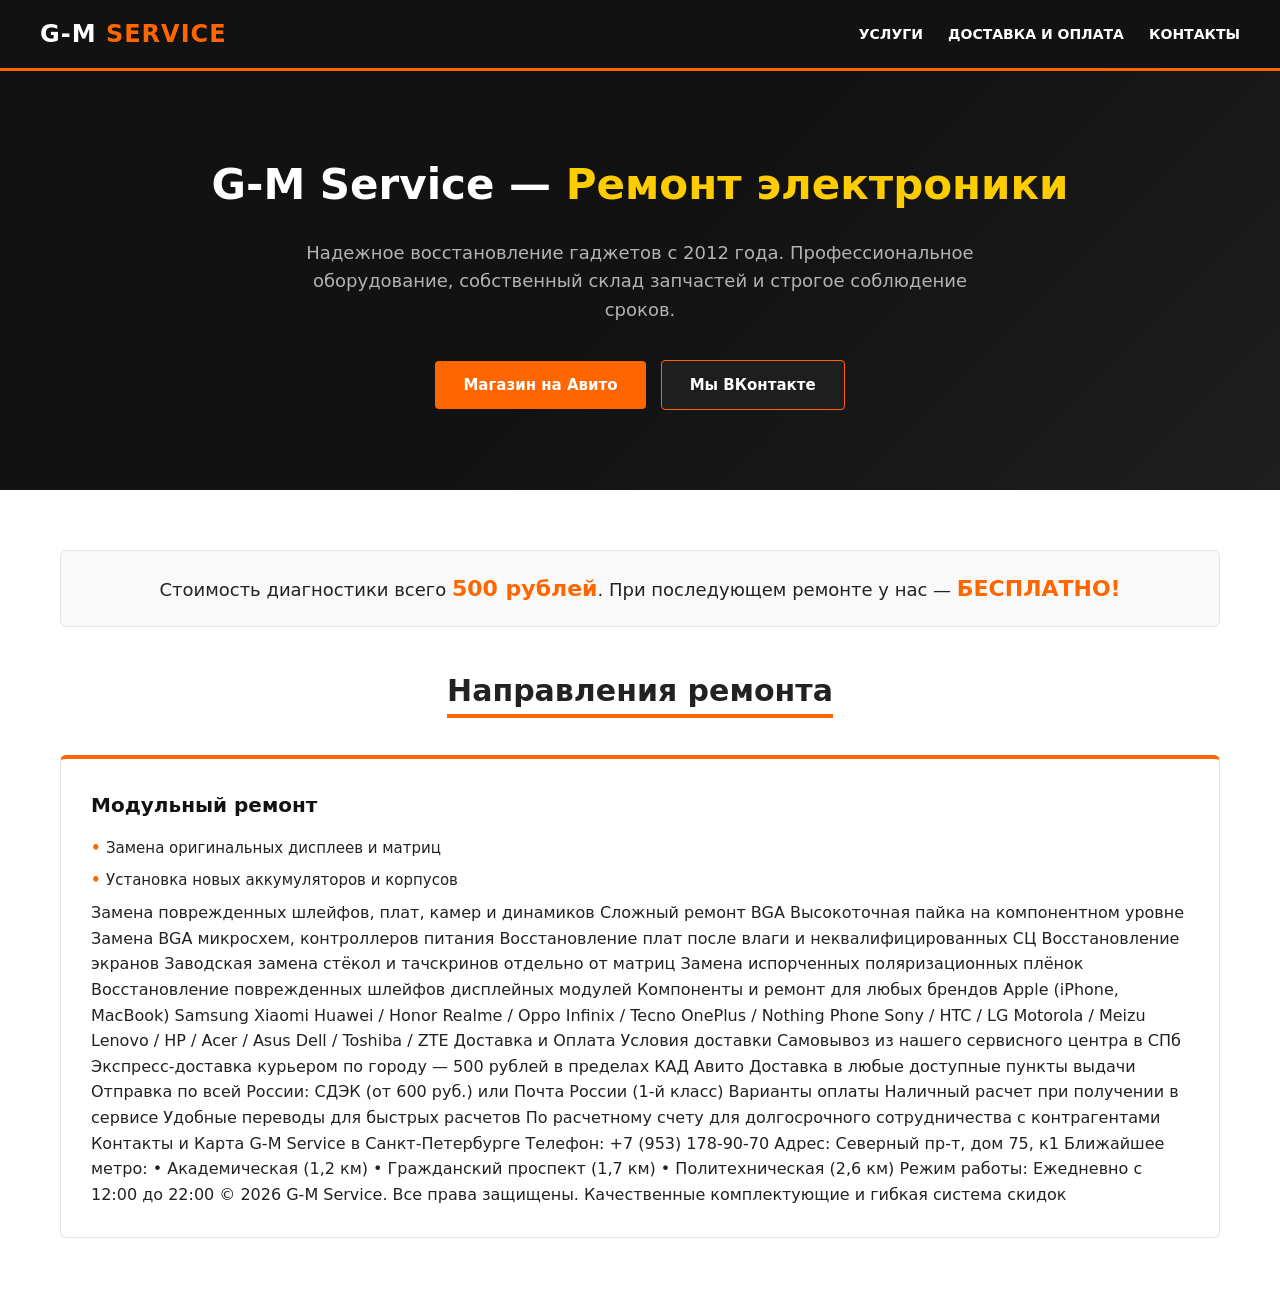
==== commit d6a4ca43: "Update index.html" ====
--- a/index.html
+++ b/index.html
@@ -1,795 +1,433 @@
 <!DOCTYPE html>
 <html lang="ru">
 <head>
-<meta charset="UTF-8">
-<meta name="viewport" content="width=device-width, initial-scale=1.0">
-<title>G-M Service — Ремонт мобильной техники в СПб с 2012 года | м. Академическая</title>
-<meta name="description" content="Ремонт смартфонов, планшетов и ноутбуков в Санкт-Петербурге. Замена стекла, экрана, аккумулятора. Пайка BGA. Гарантия до 1 года. Работаем с 2012 года.">
-<link rel="stylesheet" href="style.css">
+    <meta charset="UTF-8">
+    <meta name="viewport" content="width=device-width, initial-scale=1.0">
+    <title>G-M Service — Ремонт цифровой техники, запчасти и диагностика</title>
+    <style>
+        /* Цветовая палитра: черный, оранжевый, желтый, белый, серый */
+        :root {
+            --bg-dark: #121212;
+            --bg-gray: #1e1e1e;
+            --light-gray: #f9f9f9;
+            --border-gray: #e5e5e5;
+            --text-dark: #222222;
+            --orange: #ff6600;
+            --yellow: #ffcc00;
+            --white: #ffffff;
+        }
+
+        * {
+            box-sizing: border-box;
+            margin: 0;
+            padding: 0;
+            font-family: 'Segoe UI', system-ui, -apple-system, sans-serif;
+        }
+
+        body {
+            background-color: var(--white);
+            color: var(--text-dark);
+            line-height: 1.6;
+        }
+
+        header {
+            background-color: var(--bg-dark);
+            color: var(--white);
+            padding: 15px 20px;
+            position: sticky;
+            top: 0;
+            z-index: 1000;
+            border-bottom: 3px solid var(--orange);
+        }
+
+        .header-container {
+            max-width: 1200px;
+            margin: 0 auto;
+            display: flex;
+            justify-content: space-between;
+            align-items: center;
+        }
+
+        .logo {
+            font-size: 24px;
+            font-weight: 800;
+            letter-spacing: 1px;
+        }
+
+        .logo span {
+            color: var(--orange);
+        }
+
+        nav a {
+            color: var(--white);
+            text-decoration: none;
+            margin-left: 20px;
+            font-weight: 600;
+            font-size: 14px;
+            text-transform: uppercase;
+            transition: color 0.3s;
+        }
+
+        nav a:hover {
+            color: var(--yellow);
+        }
+
+        .hero {
+            background: linear-gradient(135deg, var(--bg-dark) 50%, var(--bg-gray));
+            color: var(--white);
+            padding: 80px 20px;
+            text-align: center;
+        }
+
+        .hero h1 {
+            font-size: 42px;
+            font-weight: 800;
+            margin-bottom: 20px;
+        }
+
+        .hero h1 span {
+            color: var(--yellow);
+        }
+
+        .hero p {
+            font-size: 18px;
+            color: #b3b3b3;
+            margin-bottom: 35px;
+            max-width: 700px;
+            margin-left: auto;
+            margin-right: auto;
+        }
+
+        .btn {
+            background-color: var(--orange);
+            color: var(--white);
+            padding: 12px 28px;
+            border: none;
+            border-radius: 4px;
+            font-size: 15px;
+            font-weight: bold;
+            cursor: pointer;
+            text-decoration: none;
+            display: inline-block;
+            transition: background 0.2s, transform 0.2s;
+        }
+
+        .btn:hover {
+            background-color: #e05500;
+            transform: translateY(-2px);
+        }
+
+        .btn-secondary {
+            background-color: var(--bg-gray);
+            border: 1px solid var(--orange);
+            margin-left: 10px;
+            color: var(--white);
+            padding: 12px 28px;
+            border-radius: 4px;
+            font-size: 15px;
+            font-weight: bold;
+            text-decoration: none;
+            display: inline-block;
+            transition: background 0.2s;
+        }
+
+        .btn-secondary:hover {
+            background-color: var(--orange);
+        }
+
+        .section {
+            padding: 60px 20px;
+            max-width: 1200px;
+            margin: 0 auto;
+        }
+
+        .section-title {
+            text-align: center;
+            font-size: 30px;
+            font-weight: 700;
+            margin-bottom: 40px;
+        }
+
+        .section-title span {
+            border-bottom: 4px solid var(--orange);
+            padding-bottom: 6px;
+        }
+
+        .grid {
+            display: grid;
+            grid-template-columns: repeat(auto-fit, minmax(300px, 1fr));
+            gap: 25px;
+        }
+
+        .card {
+            background-color: var(--white);
+            padding: 30px;
+            border-radius: 6px;
+            border: 1px solid var(--border-gray);
+            border-top: 4px solid var(--bg-dark);
+        }
+
+        .card h3 {
+            margin-bottom: 15px;
+            font-size: 20px;
+            color: var(--bg-dark);
+        }
+
+        .card ul {
+            list-style: none;
+        }
+
+        .card ul li {
+            margin-bottom: 8px;
+            position: relative;
+            padding-left: 15px;
+            font-size: 15px;
+        }
+
+        .card ul li::before {
+            content: "•";
+            color: var(--orange);
+            font-weight: bold;
+            position: absolute;
+            left: 0;
+        }
+
+        .highlight-box {
+            background-color: var(--light-gray);
+            border: 1px solid var(--border-gray);
+            padding: 20px;
+            border-radius: 6px;
+            text-align: center;
+            margin-bottom: 40px;
+            font-size: 18px;
+        }
+
+        .highlight-box strong {
+            color: var(--orange);
+            font-size: 22px;
+        }
+
+        .brands-section {
+            background-color: var(--light-gray);
+            text-align: center;
+            padding: 50px 20px;
+            border-top: 1px solid var(--border-gray);
+            border-bottom: 1px solid var(--border-gray);
+        }
+
+        .brands-list {
+            display: flex;
+            flex-wrap: wrap;
+            justify-content: center;
+            gap: 10px;
+            margin-top: 25px;
+            max-width: 1200px;
+            margin-left: auto;
+            margin-right: auto;
+        }
+
+        .brand-badge {
+            background: var(--white);
+            padding: 6px 14px;
+            border-radius: 4px;
+            font-size: 14px;
+            font-weight: 600;
+            border: 1px solid var(--border-gray);
+            color: #555;
+        }
+
+        /* Блок контактов с картой */
+        .contacts-container {
+            display: flex;
+            gap: 30px;
+            flex-wrap: wrap;
+            margin-top: 30px;
+        }
+
+        .contacts-info {
+            flex: 1;
+            min-width: 300px;
+            background-color: var(--bg-dark);
+            color: var(--white);
+            padding: 40px;
+            border-radius: 6px;
+            border-left: 6px solid var(--yellow);
+        }
+
+        .contacts-info h3 {
+            color: var(--yellow);
+            font-size: 24px;
+            margin-bottom: 20px;
+        }
+
+        .info-row {
+            margin-bottom: 15px;
+            font-size: 16px;
+        }
+
+        .info-row strong {
+            color: var(--orange);
+        }
+
+        .map-wrapper {
+            flex: 1;
+            min-width: 300px;
+            height: 400px;
+            border-radius: 6px;
+            overflow: hidden;
+            border: 1px solid var(--border-gray);
+        }
+
+        .social-buttons {
+            margin-top: 25px;
+            display: flex;
+            gap: 10px;
+            flex-wrap: wrap;
+        }
+
+        .btn-vk {
+            background-color: #0077ff;
+            color: white;
+            text-decoration: none;
+            padding: 10px 20px;
+            border-radius: 4px;
+            font-weight: bold;
+            font-size: 14px;
+            transition: background 0.2s;
+        }
+        .btn-vk:hover {
+            background-color: #0066dd;
+        }
+
+        .btn-maps {
+            background-color: #fc3f1d;
+            color: white;
+            text-decoration: none;
+            padding: 10px 20px;
+            border-radius: 4px;
+            font-weight: bold;
+            font-size: 14px;
+            transition: background 0.2s;
+        }
+        .btn-maps:hover {
+            background-color: #e33517;
+        }
+
+        footer {
+            background-color: var(--bg-dark);
+            color: #777;
+            text-align: center;
+            padding: 25px;
+            font-size: 14px;
+            border-top: 1px solid #222;
+        }
+
+        @media (max-width: 768px) {
+            .header-container { flex-direction: column; gap: 15px; }
+            .hero h1 { font-size: 32px; }
+            .contacts-container { flex-direction: column; }
+            .map-wrapper { height: 300px; }
+            nav a { margin: 0 10px; }
+        }
+    </style>
 </head>
 <body>
 
-<!-- ШАПКА -->
-<nav class="topnav" id="topnav">
-  <div class="container topnav-inner">
-    <a href="index.html" class="brand">
-      <img src="https://i.supaimg.com/e00548c4-829d-46b0-9494-9d1abf72f97e/5c152c93-39a4-4d19-90cd-0b6ce0de226c.jpg"
-           alt="G-M Service — ремонт мобильной техники"
-           class="brand-logo-img">
-    </a>
-    <div class="nav-menu">
-      <a href="remont-smartfonov.html">Смартфоны</a>
-      <a href="remont-noutbukov.html">Ноутбуки</a>
-      <a href="remont-planshetov.html">Планшеты</a>
-      <a href="#calc">Калькулятор</a>
-      <a href="#reviews">Отзывы</a>
-      <a href="#contact">Контакты</a>
-    </div>
-    <div class="nav-phone">
-      <a href="tel:+79531789070">+7 953 178-90-70</a>
-      <small>Пн–Пт 11:00–21:00 · Сб–Вс 12:00–21:00</small>
-    </div>
-  </div>
-</nav>
-
-<!-- HERO -->
-<section class="hero">
-  <div class="container">
-    <div class="hero-grid">
-      <div>
-        <div class="hero-eyebrow">
-          <span class="dot" id="statusDot"></span>
-          <span id="statusText">Работаем с 2012 года · Северный пр. 75к1</span>
+    <header>
+        <div class="header-container">
+            <div class="logo">G-M <span>SERVICE</span></div>
+            <nav>
+                <a href="#services">Услуги</a>
+                <a href="#delivery">Доставка и Оплата</a>
+                <a href="#contacts">Контакты</a>
+            </nav>
         </div>
-        <h1 class="h1">
-          Ремонт мобильной техники<br>
-          <span class="accent">за 1 час</span><br>
-          с гарантией до 1 года
-        </h1>
-        <p class="lead">
-          G-M Service — сервисный центр полного цикла. Модульный и компонентный ремонт смартфонов, планшетов и ноутбуков. Пайка BGA, восстановление дисплеев, продажа запчастей.
-        </p>
-        <div class="hero-cta">
-          <a href="#contact" class="btn btn-primary btn-lg">Оставить заявку</a>
-          <a href="tel:+79531789070" class="btn btn-secondary btn-lg">📞 Позвонить</a>
+    </header>
+
+    <section class="hero">
+        <h1>G-M Service — <span>Ремонт электроники</span></h1>
+        <p>Надежное восстановление гаджетов с 2012 года. Профессиональное оборудование, собственный склад запчастей и строгое соблюдение сроков.</p>
+        <a href="https://avito.ru" target="_blank" class="btn">Магазин на Авито</a>
+        <a href="https://vk.ru" target="_blank" class="btn btn-secondary">Мы ВКонтакте</a>
+    </section>
+
+    <section class="section" id="services">
+        <div class="highlight-box">
+            Стоимость диагностики всего <strong>500 рублей</strong>. При последующем ремонте у нас — <strong>БЕСПЛАТНО!</strong>
         </div>
-        <div class="hero-stats">
-          <div class="hero-stat">
-            <div class="num">2012</div>
-            <div class="label">год основания<br>сервисного центра</div>
-          </div>
-          <div class="hero-stat">
-            <div class="num">15 000+</div>
-            <div class="label">устройств<br>отремонтировано</div>
-          </div>
-          <div class="hero-stat">
-            <div class="num">4.8</div>
-            <div class="label">рейтинг<br>на Авито</div>
-          </div>
-        </div>
-      </div>
-      <div class="hero-visual">
-        <div class="hero-phone-mock">
-          <div class="hero-phone-screen">
-            <div class="ps-icon">⚡</div>
-            <div class="ps-text">Ремонт запущен<br>Осталось: 47 минут</div>
-            <div class="ps-bar"><div></div></div>
-          </div>
-        </div>
-        <div class="hero-card hero-card-1">
-          <div class="hc-icon">🛡️</div>
-          <div class="hc-title">Гарантия до 1 года</div>
-          <div class="hc-sub">на работу и детали</div>
-        </div>
-        <div class="hero-card hero-card-2">
-          <div class="hc-icon">⚡</div>
-          <div class="hc-title">Ремонт за 1 час</div>
-          <div class="hc-sub">большинство работ</div>
-        </div>
-        <div class="hero-card hero-card-3">
-          <div class="hc-icon">✅</div>
-          <div class="hc-title">Бесплатная диагностика</div>
-          <div class="hc-sub">даже при отказе от ремонта</div>
-        </div>
-      </div>
-    </div>
-  </div>
-</section>
-
-<!-- ЛЕНТА БРЕНДОВ -->
-<div class="brands-strip">
-  <div class="brands-track">
-    <a href="apple/index.html" class="brand-logo">Apple</a>
-    <a href="samsung/index.html" class="brand-logo">Samsung</a>
-    <a href="xiaomi/index.html" class="brand-logo">Xiaomi</a>
-    <a href="huawei/index.html" class="brand-logo">Huawei</a>
-    <a href="honor/index.html" class="brand-logo">Honor</a>
-    <a href="realme/index.html" class="brand-logo">Realme</a>
-    <a href="oppo/index.html" class="brand-logo">Oppo</a>
-    <a href="oneplus/index.html" class="brand-logo">OnePlus</a>
-    <a href="sony/index.html" class="brand-logo">Sony</a>
-    <a href="lenovo/index.html" class="brand-logo">Lenovo</a>
-    <a href="asus/index.html" class="brand-logo">Asus</a>
-    <a href="hp/index.html" class="brand-logo">HP</a>
-    <a href="acer/index.html" class="brand-logo">Acer</a>
-    <a href="dell/index.html" class="brand-logo">Dell</a>
-    <!-- дубль для бесшовной прокрутки -->
-    <a href="apple/index.html" class="brand-logo">Apple</a>
-    <a href="samsung/index.html" class="brand-logo">Samsung</a>
-    <a href="xiaomi/index.html" class="brand-logo">Xiaomi</a>
-    <a href="huawei/index.html" class="brand-logo">Huawei</a>
-    <a href="honor/index.html" class="brand-logo">Honor</a>
-    <a href="realme/index.html" class="brand-logo">Realme</a>
-    <a href="oppo/index.html" class="brand-logo">Oppo</a>
-    <a href="oneplus/index.html" class="brand-logo">OnePlus</a>
-    <a href="sony/index.html" class="brand-logo">Sony</a>
-    <a href="lenovo/index.html" class="brand-logo">Lenovo</a>
-    <a href="asus/index.html" class="brand-logo">Asus</a>
-    <a href="hp/index.html" class="brand-logo">HP</a>
-    <a href="acer/index.html" class="brand-logo">Acer</a>
-    <a href="dell/index.html" class="brand-logo">Dell</a>
-  </div>
-</div>
-
-<!-- КАТАЛОГ УСЛУГ -->
-<section class="services" id="services">
-  <div class="container">
-    <div class="services-head">
-      <div>
-        <div class="section-label">Что мы ремонтируем</div>
-        <h2 class="h2">Каталог <span class="accent">услуг</span></h2>
-      </div>
-    </div>
-    <div class="services-grid">
-      <a href="remont-smartfonov.html" class="service-card">
-        <div class="sc-icon">📱</div>
-        <h3>Ремонт смартфонов</h3>
-        <p>Замена экранов, стекла, аккумуляторов, разъёмов зарядки, камер. Ремонт после залития и падений.</p>
-        <div class="sc-price">от <strong>1 200 ₽</strong></div>
-      </a>
-      <a href="remont-noutbukov.html" class="service-card">
-        <div class="sc-icon">💻</div>
-        <h3>Ремонт ноутбуков</h3>
-        <p>Замена матриц, клавиатур, чистка от пыли, замена термопасты. Ремонт материнских плат.</p>
-        <div class="sc-price">от <strong>1 800 ₽</strong></div>
-      </a>
-      <a href="remont-planshetov.html" class="service-card">
-        <div class="sc-icon">📲</div>
-        <h3>Ремонт планшетов</h3>
-        <p>iPad, Samsung Galaxy Tab, Xiaomi Pad и другие. Замена стекла, экрана, батареи.</p>
-        <div class="sc-price">от <strong>2 500 ₽</strong></div>
-      </a>
-      <a href="remont-smartfonov.html" class="service-card">
-        <div class="sc-icon">🔬</div>
-        <h3>Пайка BGA и компонентный ремонт</h3>
-        <p>Замена разъёмов USB, аудио, кнопок. Пайка BGA-микросхем, реболлинг, восстановление дорожек.</p>
-        <div class="sc-price">от <strong>4 000 ₽</strong></div>
-      </a>
-      <a href="remont-smartfonov.html" class="service-card">
-        <div class="sc-icon">🖥️</div>
-        <h3>Восстановление дисплеев</h3>
-        <p>Замена стекла, тачскрина, поляризационных плёнок. Восстановление шлейфов дисплеев.</p>
-        <div class="sc-price">от <strong>3 500 ₽</strong></div>
-      </a>
-      <a href="remont-smartfonov.html" class="service-card">
-        <div class="sc-icon">💧</div>
-        <h3>Ремонт после залития</h3>
-        <p>Ультразвуковая чистка платы, восстановление цепей питания, замена повреждённых компонентов.</p>
-        <div class="sc-price">от <strong>2 500 ₽</strong></div>
-      </a>
-    </div>
-  </div>
-</section>
-
-<!-- ПОПУЛЯРНЫЕ УСЛУГИ ДЛЯ БРЕНДОВ -->
-<section class="popular">
-  <div class="container">
-    <div class="section-label">Популярные страницы</div>
-    <h2 class="h2">Чаще всего <span class="accent">заказывают</span></h2>
-    <p class="lead" style="margin-bottom:40px; max-width:640px;">
-      Прямые ссылки на конкретные услуги для конкретных моделей. Нажмите — узнаете цену и сроки.
-    </p>
-    <div class="popular-grid">
-      <a href="samsung/zamena-stekla-samsung-z-fold-7.html" class="popular-card">
-        <div class="pc-brand">Samsung</div>
-        <div class="pc-title">Замена стекла Z Fold 7</div>
-        <div class="pc-price">8 500 ₽ · ~3 часа</div>
-      </a>
-      <a href="apple/zamena-stekla-iphone-13.html" class="popular-card">
-        <div class="pc-brand">Apple</div>
-        <div class="pc-title">Замена стекла iPhone 13</div>
-        <div class="pc-price">6 500 ₽ · ~2 часа</div>
-      </a>
-      <a href="xiaomi/zamena-stekla-xiaomi-redmi-note-12.html" class="popular-card">
-        <div class="pc-brand">Xiaomi</div>
-        <div class="pc-title">Замена стекла Redmi Note 12</div>
-        <div class="pc-price">3 200 ₽ · ~2 часа</div>
-      </a>
-      <a href="apple/zamena-akkumulyatora-iphone-14.html" class="popular-card">
-        <div class="pc-brand">Apple</div>
-        <div class="pc-title">Замена аккумулятора iPhone 14</div>
-        <div class="pc-price">4 000 ₽ · ~1 час</div>
-      </a>
-      <a href="samsung/zamena-ekrana-samsung-s22.html" class="popular-card">
-        <div class="pc-brand">Samsung</div>
-        <div class="pc-title">Замена экрана Galaxy S22</div>
-        <div class="pc-price">13 900 ₽ · ~2 часа</div>
-      </a>
-      <a href="huawei/zamena-ekrana-huawei-p50.html" class="popular-card">
-        <div class="pc-brand">Huawei</div>
-        <div class="pc-title">Замена экрана Huawei P50</div>
-        <div class="pc-price">9 500 ₽ · ~2 часа</div>
-      </a>
-    </div>
-  </div>
-</section>
-
-<!-- ЦИФРЫ -->
-<section class="numbers">
-  <div class="container">
-    <div style="text-align:center; margin-bottom:50px;">
-      <div class="section-label">G-M Service в цифрах</div>
-      <h2 class="h2">Масштаб, которому <span class="accent">доверяют</span></h2>
-    </div>
-    <div class="numbers-grid">
-      <div class="number-card">
-        <div class="big">15К+</div>
-        <div class="desc">устройств отремонтировано с 2012 года</div>
-      </div>
-      <div class="number-card">
-        <div class="big">1</div>
-        <div class="desc">сервисный центр в Санкт-Петербурге, м. Академическая</div>
-      </div>
-      <div class="number-card">
-        <div class="big">2</div>
-        <div class="desc">сертифицированных мастера в штате компании</div>
-      </div>
-      <div class="number-card">
-        <div class="big">4.8</div>
-        <div class="desc">рейтинг сервиса на площадке Авито</div>
-      </div>
-    </div>
-  </div>
-</section>
-
-<!-- КАЛЬКУЛЯТОР -->
-<section class="calc" id="calc">
-  <div class="container">
-    <div style="text-align:center; margin-bottom:44px;">
-      <div class="section-label">Онлайн-расчёт</div>
-      <h2 class="h2">Узнайте стоимость <span class="accent">за 10 секунд</span></h2>
-      <p class="lead" style="max-width:600px; margin:0 auto;">
-        Выберите устройство, модель и тип поломки — покажем цену и время работы
-      </p>
-    </div>
-    <div class="calc-shell">
-      <div class="calc-form">
-        <select id="calcDevice">
-          <option value="">— Тип устройства —</option>
-          <option value="phone">📱 Смартфон</option>
-          <option value="laptop">💻 Ноутбук</option>
-          <option value="tablet">📲 Планшет</option>
-        </select>
-        <select id="calcModel" disabled>
-          <option value="">— Модель —</option>
-        </select>
-        <select id="calcIssue" disabled>
-          <option value="">— Тип поломки —</option>
-        </select>
-      </div>
-      <div class="calc-result" id="calcResult">
-        <div class="cr-label">Стоимость ремонта</div>
-        <div class="cr-price" id="calcPrice">—</div>
-        <div class="cr-details" id="calcDetails"></div>
-        <div class="cr-actions">
-          <a href="#contact" class="btn btn-primary">Записаться на ремонт</a>
-          <a href="tel:+79531789070" class="btn btn-secondary">Позвонить мастеру</a>
-        </div>
-      </div>
-    </div>
-  </div>
-</section>
-
-<!-- ПРОЦЕСС -->
-<section class="process" id="process">
-  <div class="container">
-    <div style="text-align:center; margin-bottom:50px;">
-      <div class="section-label">Как мы работаем</div>
-      <h2 class="h2">4 шага до <span class="accent">готового устройства</span></h2>
-    </div>
-    <div class="process-track">
-      <div class="process-step">
-        <div class="ps-circle">1</div>
-        <h4>Заявка</h4>
-        <p>Оставляете заявку на сайте, звоните или пишете в мессенджер.</p>
-      </div>
-      <div class="process-step">
-        <div class="ps-circle">2</div>
-        <h4>Диагностика</h4>
-        <p>Бесплатно находим причину поломки и согласовываем точную цену.</p>
-      </div>
-      <div class="process-step">
-        <div class="ps-circle">3</div>
-        <h4>Ремонт</h4>
-        <p>Большинство работ выполняем в течение часа, при вас или с уведомлением.</p>
-      </div>
-      <div class="process-step">
-        <div class="ps-circle">4</div>
-        <h4>Гарантия</h4>
-        <p>Выдаём устройство, квитанцию и гарантию до 1 года на работу и детали.</p>
-      </div>
-    </div>
-  </div>
-</section>
-
-<!-- ПРЕИМУЩЕСТВА -->
-<section id="advantages">
-  <div class="container">
-    <div style="text-align:center; margin-bottom:50px;">
-      <div class="section-label">Почему выбирают нас</div>
-      <h2 class="h2">Наши <span class="accent">преимущества</span></h2>
-    </div>
-    <div class="advantages-grid">
-      <div class="advantage-card">
-        <div class="adv-icon">📅</div>
-        <h4>Работаем с 2012 года</h4>
-        <p>Более 12 лет опыта в ремонте цифровой техники. За это время мы отремонтировали тысячи устройств.</p>
-      </div>
-      <div class="advantage-card">
-        <div class="adv-icon">⏱️</div>
-        <h4>Соблюдаем сроки</h4>
-        <p>В обязательном порядке выполняем работу в оговорённые сроки. Большинство ремонтов — в течение часа.</p>
-      </div>
-      <div class="advantage-card">
-        <div class="adv-icon">💎</div>
-        <h4>Качество работы</h4>
-        <p>Используем профессиональное оборудование и качественные комплектующие. Гарантия до 1 года.</p>
-      </div>
-      <div class="advantage-card">
-        <div class="adv-icon">🤝</div>
-        <h4>Гибкая система скидок</h4>
-        <p>Всегда идём навстречу новым и постоянным клиентам. Для контрагентов — специальные условия.</p>
-      </div>
-      <div class="advantage-card">
-        <div class="adv-icon">🏢</div>
-        <h4>Работа с контрагентами</h4>
-        <p>Многие компании сотрудничают с нами на постоянной основе. Полный пакет документов, оплата по счёту.</p>
-      </div>
-      <div class="advantage-card">
-        <div class="adv-icon">📦</div>
-        <h4>Продажа запчастей</h4>
-        <p>Не менее важная составляющая нашей работы — реализация запчастей и комплектующих.</p>
-      </div>
-    </div>
-  </div>
-</section>
-
-<!-- ГАРАНТИЯ -->
-<section class="warranty" id="warranty">
-  <div class="container">
-    <div class="warranty-grid">
-      <div>
-        <div class="section-label">Гарантия и качество</div>
-        <h2 class="h2">Отвечаем за <span class="accent">каждый ремонт</span></h2>
-        <p class="lead">G-M Service работает по строгим стандартам качества. Все мастера — опытные специалисты, запчасти — оригинальные или сертифицированные аналоги.</p>
-        <div class="warranty-list">
-          <div class="warranty-item">
-            <div class="wi-check">✓</div>
-            <div>
-              <h4>Гарантия до 1 года</h4>
-              <p>На работу и установленные детали. Если что-то пойдёт не так — переделаем бесплатно.</p>
-            </div>
-          </div>
-          <div class="warranty-item">
-            <div class="wi-check">✓</div>
-            <div>
-              <h4>Оригинальные запчасти</h4>
-              <p>Работаем с проверенными поставщиками. Все детали имеют гарантию производителя.</p>
-            </div>
-          </div>
-          <div class="warranty-item">
-            <div class="wi-check">✓</div>
-            <div>
-              <h4>Бесплатная диагностика</h4>
-              <p>Даже если вы откажетесь от ремонта — диагностика ничего не будет стоить.</p>
-            </div>
-          </div>
-          <div class="warranty-item">
-            <div class="wi-check">✓</div>
-            <div>
-              <h4>Соблюдаем сроки</h4>
-              <p>Работаем в оговорённые сроки. Если ремонт займёт больше времени — предупредим заранее.</p>
-            </div>
-          </div>
-        </div>
-      </div>
-      <div class="warranty-visual">
-        <div class="warranty-badge">
-          <div class="wb-num">365</div>
-          <div class="wb-text">дней гарантии</div>
-        </div>
-      </div>
-    </div>
-  </div>
-</section>
-
-<!-- ДОСТАВКА И ОПЛАТА -->
-<section class="delivery" id="delivery">
-  <div class="container">
-    <div style="text-align:center; margin-bottom:50px;">
-      <div class="section-label">Доставка и оплата</div>
-      <h2 class="h2">Удобные способы <span class="accent">получить устройство</span></h2>
-    </div>
-    <div class="delivery-grid">
-      <div class="delivery-card">
-        <div class="dc-icon">🚚</div>
-        <h3>Доставка</h3>
-        <div class="delivery-list">
-          <div class="delivery-item">Курьером по городу</div>
-          <div class="delivery-item">В пункт выдачи</div>
-          <div class="delivery-item">Самовывоз из сервиса</div>
-          <div class="delivery-item">Отправка во все города и регионы России</div>
-        </div>
-        <div class="delivery-note">
-          <strong>Экспресс-доставка</strong> по городу — 500 ₽ в пределах КАД.<br>
-          Возможна <strong>Авито Доставка</strong>.<br>
-          Отправка Почтой России первым классом или СДЭКом — от 600 ₽.
-        </div>
-      </div>
-      <div class="delivery-card">
-        <div class="dc-icon">💳</div>
-        <h3>Оплата</h3>
-        <div class="delivery-list">
-          <div class="delivery-item">Наличными при получении</div>
-          <div class="delivery-item">Переводом на карту</div>
-          <div class="delivery-item">По расчётному счёту (для юридических лиц)</div>
-        </div>
-        <div class="delivery-note">
-          Принимаем платежи наличными и переводом. Для организаций и контрагентов — оплата по расчётному счёту с полным пакетом документов.
-        </div>
-      </div>
-    </div>
-  </div>
-</section>
-
-<!-- ОТЗЫВЫ -->
-<section class="reviews" id="reviews">
-  <div class="container">
-    <div style="text-align:center; margin-bottom:50px;">
-      <div class="section-label">Отзывы клиентов</div>
-      <h2 class="h2">Нам доверяют <span class="accent">тысячи людей</span></h2>
-      <p class="lead">Рейтинг 4.8 на Авито · Более 15 000 выполненных ремонтов</p>
-    </div>
-    <div class="reviews-grid">
-      <div class="review-card">
-        <div class="review-stars">★★★★★</div>
-        <p class="review-text">«Разбил экран iPhone 13, обратился в G-M Service. Сделали быстро и качественно, цена ниже, чем у официалов.»</p>
-        <div class="review-author">
-          <div class="review-avatar">М</div>
-          <div>
-            <div class="review-name">Михаил К.</div>
-            <div class="review-source">Авито</div>
-          </div>
-        </div>
-      </div>
-      <div class="review-card">
-        <div class="review-stars">★★★★★</div>
-        <p class="review-text">«Залила ноутбук кофе, думала — всё. Ребята из G-M сделали ультразвуковую чистку, заменили пару чипов. Работает как новый!»</p>
-        <div class="review-author">
-          <div class="review-avatar">А</div>
-          <div>
-            <div class="review-name">Анна В.</div>
-            <div class="review-source">Авито</div>
-          </div>
-        </div>
-      </div>
-      <div class="review-card">
-        <div class="review-stars">★★★★★</div>
-        <p class="review-text">«Обращаемся как контрагенты уже не первый год. Всегда соблюдают сроки, качество на высоте, работают по расчётному счёту.»</p>
-        <div class="review-author">
-          <div class="review-avatar">С</div>
-          <div>
-            <div class="review-name">Сергей П.</div>
-            <div class="review-source">Авито</div>
-          </div>
-        </div>
-      </div>
-    </div>
-    <div style="text-align:center; margin-top:44px;">
-      <a href="https://www.avito.ru/brands/g-m_sc/all/predlozheniya_uslug?sellerId=435f89f76623b9a4a6a959bdb073b941" target="_blank" rel="noopener" class="btn btn-secondary">
-        Все отзывы и услуги на Авито →
-      </a>
-    </div>
-  </div>
-</section>
-
-<!-- FAQ -->
-<section id="faq">
-  <div class="container">
-    <div style="text-align:center; margin-bottom:50px;">
-      <div class="section-label">Частые вопросы</div>
-      <h2 class="h2">Отвечаем на <span class="accent">важные вопросы</span></h2>
-    </div>
-    <div class="faq-list">
-      <div class="faq-item">
-        <div class="faq-question">Удалятся ли мои данные при ремонте?</div>
-        <div class="faq-answer">Нет. Мы не трогаем ваши данные без необходимости. Если ремонт требует сброса настроек, мастер предупредит заранее и попросит ваше разрешение.</div>
-      </div>
-      <div class="faq-item">
-        <div class="faq-question">Сколько длится диагностика?</div>
-        <div class="faq-answer">Обычно 15–30 минут. В сложных случаях (залитие, проблема с материнской платой) — до 1 часа. Диагностика бесплатна, даже если вы откажетесь от ремонта.</div>
-      </div>
-      <div class="faq-item">
-        <div class="faq-question">Что делать, если в телефон попала вода?</div>
-        <div class="faq-answer">Первое — не включайте устройство. Второе — не трясите и не грейте феном. Третье — как можно скорее привезите к нам.</div>
-      </div>
-      <div class="faq-item">
-        <div class="faq-question">Какую гарантию вы даёте?</div>
-        <div class="faq-answer">На работу — от 3 месяцев, на запчасти — до 1 года в зависимости от детали. Гарантия подтверждается квитанцией.</div>
-      </div>
-      <div class="faq-item">
-        <div class="faq-question">Можно ли отремонтировать при мне?</div>
-        <div class="faq-answer">Да. Простые ремонты (замена экрана, аккумулятора, разъёма зарядки) делаем при вас в течение часа.</div>
-      </div>
-      <div class="faq-item">
-        <div class="faq-question">Работаете ли вы с юридическими лицами?</div>
-        <div class="faq-answer">Да, работаем с контрагентами на постоянной основе. Предоставляем полный пакет документов, оплата по расчётному счёту.</div>
-      </div>
-      <div class="faq-item">
-        <div class="faq-question">Продаёте ли вы запчасти отдельно?</div>
-        <div class="faq-answer">Да, продажа запчастей — одна из ключевых составляющих нашей работы. Свяжитесь с нами для уточнения наличия и цены.</div>
-      </div>
-    </div>
-  </div>
-</section>
-
-<!-- КОНТАКТЫ -->
-<section class="contact" id="contact">
-  <div class="container">
-    <div class="contact-grid">
-      <div>
-        <div class="section-label">Контакты</div>
-        <h2 class="h2">Приходите — <span class="accent">мы рядом</span></h2>
-        <p class="lead">Наш сервисный центр находится в 3 минутах от метро Академическая. Заходите без записи или оставьте заявку.</p>
-        <div class="contact-items">
-          <div class="contact-item">
-            <div class="ci-icon">📍</div>
-            <div>
-              <div class="ci-label">Адрес</div>
-              <div class="ci-value">Северный проспект 75к1,<br>метро Академическая</div>
-            </div>
-          </div>
-          <div class="contact-item">
-            <div class="ci-icon">📞</div>
-            <div>
-              <div class="ci-label">Телефон</div>
-              <div class="ci-value"><a href="tel:+79531789070">+7 953 178-90-70</a></div>
-            </div>
-          </div>
-          <div class="contact-item">
-            <div class="ci-icon">🕐</div>
-            <div>
-              <div class="ci-label">Режим работы</div>
-              <div class="ci-value">
-                <strong style="color:#FFD400;">Пн–Пт:</strong> 11:00 – 21:00<br>
-                <strong style="color:#FFD400;">Сб–Вс:</strong> 12:00 – 21:00
-              </div>
-            </div>
-          </div>
-          <div class="contact-item">
-            <div class="ci-icon">🛒</div>
-            <div>
-              <div class="ci-label">Мы на Авито</div>
-              <div class="ci-value"><a href="https://www.avito.ru/brands/g-m_sc/all/predlozheniya_uslug?sellerId=435f89f76623b9a4a6a959bdb073b941" target="_blank" rel="noopener">Профиль G-M Service на Авито</a></div>
-            </div>
-          </div>
-        </div>
-      </div>
-      <div class="contact-form">
-        <h3>Оставить заявку</h3>
-        <p class="cf-sub">Перезвоним в течение 5 минут и ответим на все вопросы</p>
-        <form action="https://formspree.io/f/YOUR_FORM_ID" method="POST">
-          <input type="text" name="name" placeholder="Ваше имя" required>
-          <input type="tel" name="phone" placeholder="Номер телефона" required>
-          <textarea name="message" placeholder="Опишите проблему (необязательно)"></textarea>
-          <button type="submit" class="btn btn-primary">Отправить заявку</button>
-        </form>
-      </div>
-    </div>
-  </div>
-</section>
-
-<!-- ПОДВАЛ -->
-<footer>
-  <div class="container">
-    <div class="footer-grid">
-      <div class="footer-brand">
-        <a href="index.html" class="brand">
-          <img src="https://i.supaimg.com/e00548c4-829d-46b0-9494-9d1abf72f97e/5c152c93-39a4-4d19-90cd-0b6ce0de226c.jpg"
-               alt="G-M Service"
-               class="brand-logo-img">
-        </a>
-        <p>Сервисный центр по ремонту цифровой техники. Работаем с 2012 года. Модульный и компонентный ремонт, продажа запчастей.</p>
-      </div>
-      <div class="footer-col">
-        <h4>Ремонт по брендам</h4>
-        <a href="apple/index.html">Apple / iPhone</a>
-        <a href="samsung/index.html">Samsung</a>
-        <a href="xiaomi/index.html">Xiaomi</a>
-        <a href="huawei/index.html">Huawei</a>
-        <a href="honor/index.html">Honor</a>
-      </div>
-      <div class="footer-col">
-        <h4>Услуги</h4>
-        <a href="remont-smartfonov.html">Ремонт смартфонов</a>
-        <a href="remont-noutbukov.html">Ремонт ноутбуков</a>
-        <a href="remont-planshetov.html">Ремонт планшетов</a>
-        <a href="#warranty">Гарантия</a>
-      </div>
-      <div class="footer-col">
-        <h4>Контакты</h4>
-        <a href="tel:+79531789070">+7 953 178-90-70</a>
-        <p>Северный пр. 75к1</p>
-        <p>Пн–Пт 11:00–21:00</p>
-        <p>Сб–Вс 12:00–21:00</p>
-        <a href="https://www.avito.ru/brands/g-m_sc/all/predlozheniya_uslug?sellerId=435f89f76623b9a4a6a959bdb073b941" target="_blank" rel="noopener">Мы на Авито →</a>
-      </div>
-    </div>
-    <div class="footer-bottom">
-      <div>© 2012–2025 G-M Service. Все права защищены.</div>
-      <div>Санкт-Петербург · метро Академическая</div>
-    </div>
-  </div>
-</footer>
-
-<!-- ПЛАВАЮЩИЕ КНОПКИ -->
-<div class="float-buttons">
-  <a href="https://wa.me/79531789070" class="float-btn float-wa" target="_blank" title="WhatsApp">💬</a>
-  <a href="https://t.me/+79531789070" class="float-btn float-tg" target="_blank" title="Telegram">✈️</a>
-</div>
-
-<script>
-/* ШАПКА */
-const topnav = document.getElementById('topnav');
-window.addEventListener('scroll', () => {
-  topnav.classList.toggle('scrolled', window.scrollY > 40);
-});
-
-/* ИНДИКАТОР ОТКРЫТО / ЗАКРЫТО */
-(function() {
-  const dot = document.getElementById('statusDot');
-  const text = document.getElementById('statusText');
-  if (!dot || !text) return;
-  const now = new Date();
-  const day = now.getDay();
-  const time = now.getHours() + now.getMinutes() / 60;
-  const isWeekend = (day === 0 || day === 6);
-  const openHour = isWeekend ? 12 : 11;
-  const closeHour = 21;
-  const isOpen = time >= openHour && time < closeHour;
-  if (isOpen) {
-    dot.style.background = '#25D366';
-    dot.style.boxShadow = '0 0 10px #25D366';
-    const closesIn = Math.round((closeHour - time) * 60);
-    text.textContent = 'Сейчас открыто · закроемся через ' + closesIn + ' мин';
-  } else {
-    dot.style.background = '#ff4d4d';
-    dot.style.boxShadow = '0 0 10px #ff4d4d';
-    let nextOpen = '';
-    if (time < openHour) nextOpen = 'откроемся сегодня в ' + openHour + ':00';
-    else nextOpen = 'завтра в ' + (isWeekend || day === 5 ? 12 : 11) + ':00';
-    text.textContent = 'Сейчас закрыто · ' + nextOpen;
-  }
-})();
-
-/* КАЛЬКУЛЯТОР */
-const calcData = {
-  phone: {
-    models: {
-      'iphone-13': { name: 'iPhone 13' },
-      'iphone-14': { name: 'iPhone 14' },
-      'samsung-s22': { name: 'Samsung Galaxy S22' },
-      'xiaomi-redmi': { name: 'Xiaomi Redmi Note' }
-    },
-    issues: {
-      screen:  { name: 'Замена экрана',        prices: { 'iphone-13': 8500, 'iphone-14': 11000, 'samsung-s22': 7500, 'xiaomi-redmi': 3200 } },
-      battery: { name: 'Замена аккумулятора',   prices: { 'iphone-13': 3500, 'iphone-14': 4000,  'samsung-s22': 3000, 'xiaomi-redmi': 1500 } },
-      charge:  { name: 'Ремонт разъёма',        prices: { 'iphone-13': 2800, 'iphone-14': 3000,  'samsung-s22': 2500, 'xiaomi-redmi': 1200 } },
-      water:   { name: 'Чистка после залития',  prices: { 'iphone-13': 4500, 'iphone-14': 5000,  'samsung-s22': 4000, 'xiaomi-redmi': 2500 } }
-    }
-  },
-  laptop: {
-    models: {
-      'macbook-air': { name: 'MacBook Air' },
-      'macbook-pro': { name: 'MacBook Pro' },
-      'lenovo': { name: 'Lenovo IdeaPad' },
-      'asus': { name: 'ASUS VivoBook' }
-    },
-    issues: {
-      screen:   { name: 'Замена матрицы',       prices: { 'macbook-air': 15000, 'macbook-pro': 22000, 'lenovo': 6500, 'asus': 5800 } },
-      battery:  { name: 'Замена аккумулятора',  prices: { 'macbook-air': 6000,  'macbook-pro': 7500,  'lenovo': 3500, 'asus': 3200 } },
-      keyboard: { name: 'Замена клавиатуры',    prices: { 'macbook-air': 5500,  'macbook-pro': 7000,  'lenovo': 2800, 'asus': 2500 } },
-      overheat: { name: 'Чистка + термопаста',  prices: { 'macbook-air': 3500,  'macbook-pro': 4000,  'lenovo': 2000, 'asus': 1800 } }
-    }
-  },
-  tablet: {
-    models: {
-      'ipad-air': { name: 'iPad Air' },
-      'ipad-pro': { name: 'iPad Pro' },
-      'samsung-tab': { name: 'Samsung Galaxy Tab' },
-      'xiaomi-pad': { name: 'Xiaomi Pad' }
-    },
-    issues: {
-      screen:  { name: 'Замена экрана',   prices: { 'ipad-air': 9000, 'ipad-pro': 14000, 'samsung-tab': 7000, 'xiaomi-pad': 5500 } },
-      battery: { name: 'Замена батареи',  prices: { 'ipad-air': 4500, 'ipad-pro': 5500,  'samsung-tab': 4000, 'xiaomi-pad': 3000 } },
-      charge:  { name: 'Ремонт разъёма',  prices: { 'ipad-air': 3500, 'ipad-pro': 4000,  'samsung-tab': 3000, 'xiaomi-pad': 2500 } }
-    }
-  }
-};
-
-const calcDevice = document.getElementById('calcDevice');
-const calcModel = document.getElementById('calcModel');
-const calcIssue = document.getElementById('calcIssue');
-const calcResult = document.getElementById('calcResult');
-const calcPrice = document.getElementById('calcPrice');
-const calcDetails = document.getElementById('calcDetails');
-
-calcDevice.addEventListener('change', function() {
-  const dev = this.value;
-  calcModel.innerHTML = '<option value="">— Модель —</option>';
-  calcIssue.innerHTML = '<option value="">— Тип поломки —</option>';
-  calcResult.classList.remove('show');
-  calcModel.disabled = !dev;
-  calcIssue.disabled = true;
-  if (!dev) return;
-  const models = calcData[dev].models;
-  for (const key in models) {
-    const opt = document.createElement('option');
-    opt.value = key;
-    opt.textContent = models[key].name;
-    calcModel.appendChild(opt);
-  }
-});
-
-calcModel.addEventListener('change', function() {
-  const dev = calcDevice.value;
-  const model = this.value;
-  calcIssue.innerHTML = '<option value="">— Тип поломки —</option>';
-  calcResult.classList.remove('show');
-  calcIssue.disabled = !model;
-  if (!model) return;
-  const issues = calcData[dev].issues;
-  for (const key in issues) {
-    const opt = document.createElement('option');
-    opt.value = key;
-    opt.textContent = issues[key].name;
-    calcIssue.appendChild(opt);
-  }
-});
-
-calcIssue.addEventListener('change', function() {
-  const dev = calcDevice.value;
-  const model = calcModel.value;
-  const issue = this.value;
-  if (!issue) { calcResult.classList.remove('show'); return; }
-  const price = calcData[dev].issues[issue].prices[model];
-  const issueName = calcData[dev].issues[issue].name;
-  const modelName = calcData[dev].models[model].name;
-  calcPrice.textContent = price.toLocaleString('ru-RU') + ' ₽';
-  calcDetails.textContent = modelName + ' · ' + issueName + ' · Время: до 1 часа';
-  calcResult.classList.add('show');
-});
-
-/* FAQ */
-document.querySelectorAll('.faq-question').forEach(q => {
-  q.addEventListener('click', function() {
-    const item = this.parentElement;
-    const isOpen = item.classList.contains('open');
-    document.querySelectorAll('.faq-item').forEach(i => i.classList.remove('open'));
-    if (!isOpen) item.classList.add('open');
-  });
-});
-</script>
-
-</body>
-</html>
+
+        <h2 class="section-title"><span>Направления ремонта</span></h2>
+        <div class="grid">
+            <div class="card" style="border-top-color: var(--orange);">
+                <h3>Модульный ремонт</h3>
+                <ul>
+                    <li>Замена оригинальных дисплеев и матриц</li>
+                    <li>Установка новых аккумуляторов и корпусов</li>
+Замена поврежденных шлейфов, плат, камер и динамиков
+
+
+
+Сложный ремонт BGA
+
+Высокоточная пайка на компонентном уровне
+Замена BGA микросхем, контроллеров питания
+Восстановление плат после влаги и неквалифицированных СЦ
+
+
+
+Восстановление экранов
+
+Заводская замена стёкол и тачскринов отдельно от матриц
+Замена испорченных поляризационных плёнок
+Восстановление поврежденных шлейфов дисплейных модулей
+
+
+
+Компоненты и ремонт для любых брендов
+
+Apple (iPhone, MacBook)
+Samsung
+Xiaomi
+Huawei / Honor
+Realme / Oppo
+Infinix / Tecno
+OnePlus / Nothing Phone
+Sony / HTC / LG
+Motorola / Meizu
+Lenovo / HP / Acer / Asus
+Dell / Toshiba / ZTE
+
+Доставка и Оплата
+
+
+Условия доставки
+
+Самовывоз из нашего сервисного центра в СПб
+Экспресс-доставка курьером по городу — 500 рублей в пределах КАД
+Авито Доставка в любые доступные пункты выдачи
+Отправка по всей России: СДЭК (от 600 руб.) или Почта России (1-й класс)
+
+
+
+Варианты оплаты
+
+Наличный расчет при получении в сервисе
+Удобные переводы для быстрых расчетов
+По расчетному счету для долгосрочного сотрудничества с контрагентами
+
+
+
+Контакты и Карта
+
+
+G-M Service в Санкт-Петербурге
+Телефон: +7 (953) 178-90-70
+Адрес: Северный пр-т, дом 75, к1
+Ближайшее метро:
+• Академическая (1,2 км)
+• Гражданский проспект (1,7 км)
+• Политехническая (2,6 км)
+Режим работы: Ежедневно с 12:00 до 22:00
+
+
+© 2026 G-M Service. Все права защищены. Качественные комплектующие и гибкая система скидок
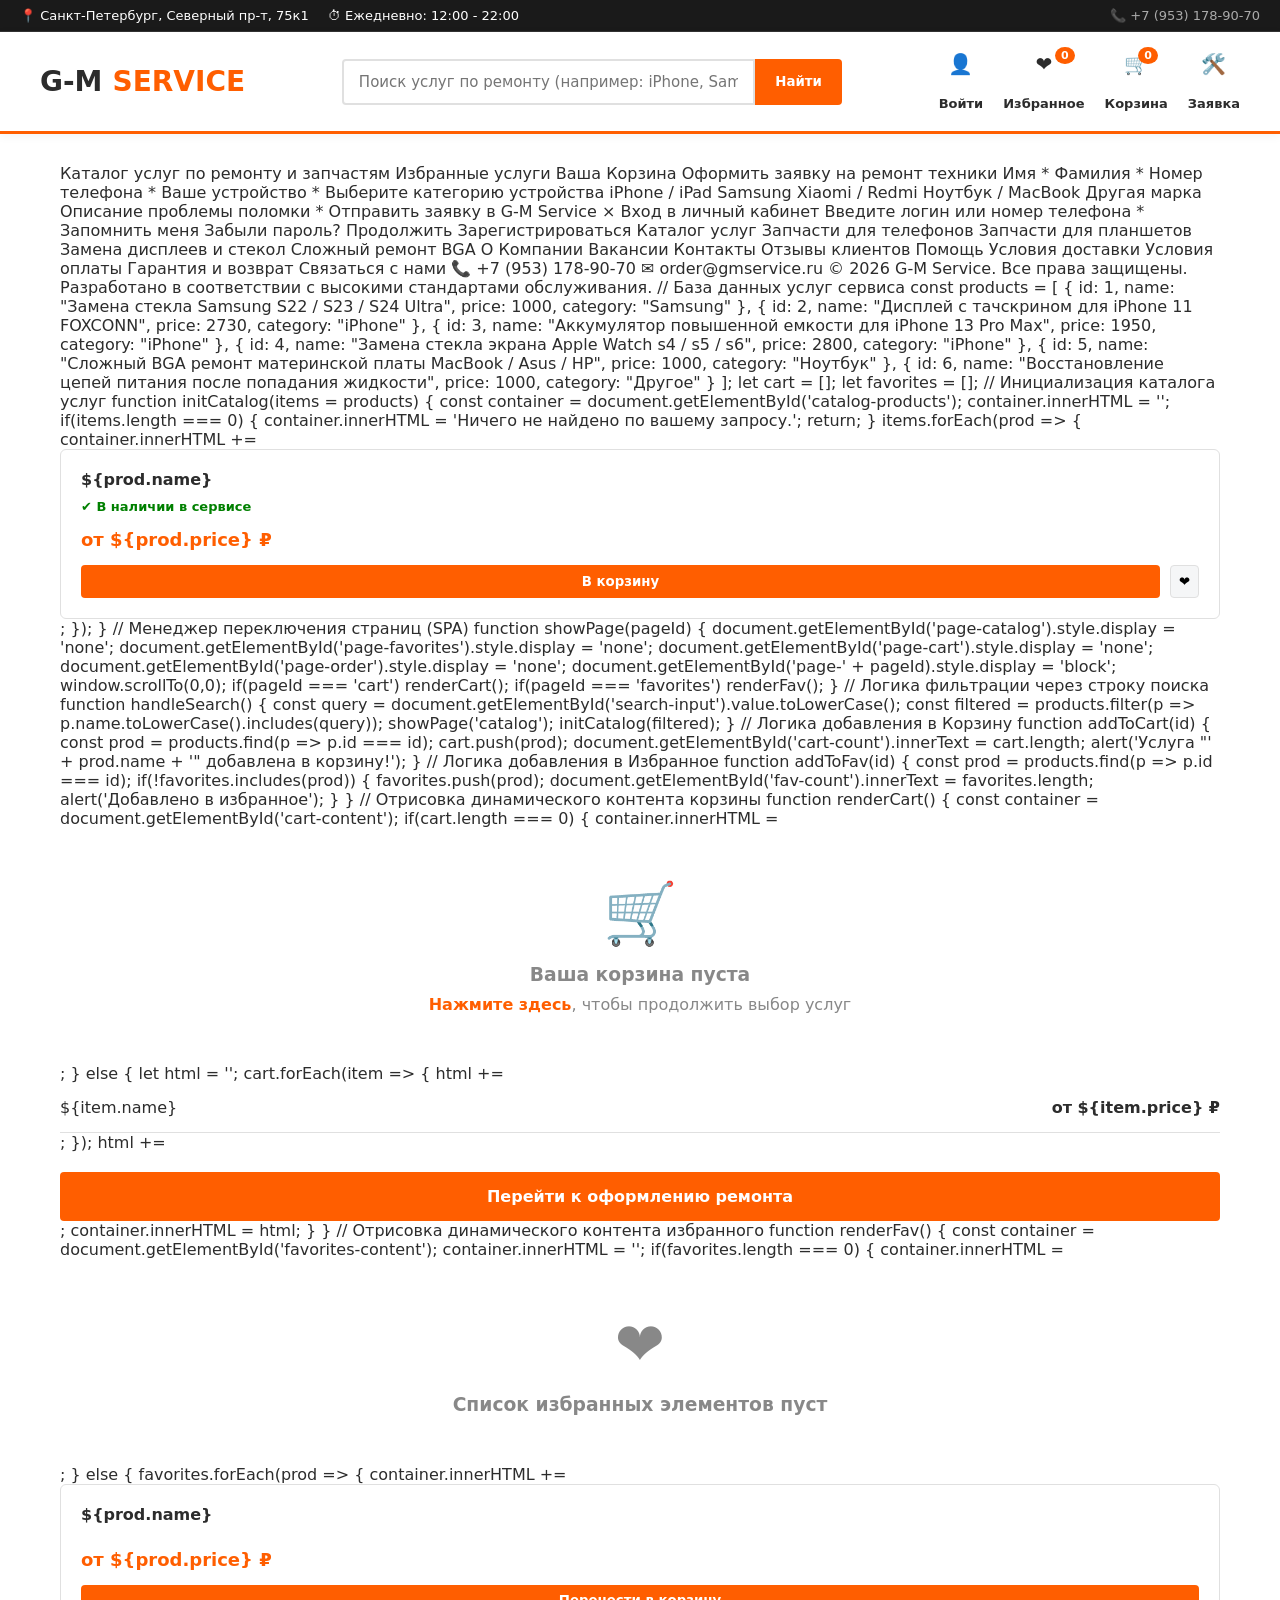
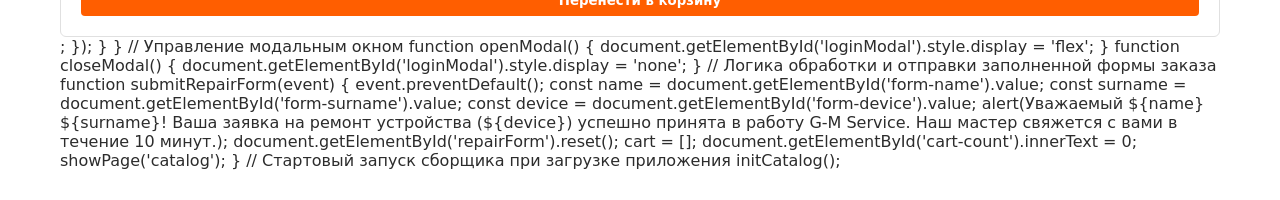
==== commit c8b45704: "Update index.html" ====
--- a/index.html
+++ b/index.html
@@ -3,40 +3,52 @@
 <head>
     <meta charset="UTF-8">
     <meta name="viewport" content="width=device-width, initial-scale=1.0">
-    <title>G-M Service — Ремонт цифровой техники, запчасти и диагностика</title>
+    <title>G-M Service — Интернет-магазин запчастей и ремонт техники</title>
     <style>
-        /* Цветовая палитра: черный, оранжевый, желтый, белый, серый */
         :root {
-            --bg-dark: #121212;
-            --bg-gray: #1e1e1e;
-            --light-gray: #f9f9f9;
-            --border-gray: #e5e5e5;
-            --text-dark: #222222;
-            --orange: #ff6600;
-            --yellow: #ffcc00;
-            --white: #ffffff;
+            --bg-dark: #1A1A1A;
+            --bg-gray: #242424;
+            --light-gray: #F5F6F7;
+            --border-gray: #E0E0E0;
+            --text-dark: #2C2C2C;
+            --orange: #FF5E00;
+            --yellow: #FFC400;
+            --white: #FFFFFF;
         }
 
         * {
             box-sizing: border-box;
             margin: 0;
             padding: 0;
-            font-family: 'Segoe UI', system-ui, -apple-system, sans-serif;
+            font-family: 'Segoe UI', system-ui, sans-serif;
         }
 
         body {
             background-color: var(--white);
             color: var(--text-dark);
-            line-height: 1.6;
-        }
-
+        }
+
+        /* Верхняя панель */
+        .top-bar {
+            background-color: var(--bg-dark);
+            color: #AAA;
+            font-size: 13px;
+            padding: 8px 20px;
+            display: flex;
+            justify-content: space-between;
+            max-width: 100%;
+            border-bottom: 1px solid #333;
+        }
+        .top-bar-left span { margin-right: 15px; color: #FFF; }
+
+        /* Главная Шапка */
         header {
-            background-color: var(--bg-dark);
-            color: var(--white);
-            padding: 15px 20px;
+            background-color: var(--white);
+            padding: 20px;
             position: sticky;
             top: 0;
-            z-index: 1000;
+            z-index: 999;
+            box-shadow: 0 2px 10px rgba(0,0,0,0.05);
             border-bottom: 3px solid var(--orange);
         }
 
@@ -44,390 +56,423 @@
             max-width: 1200px;
             margin: 0 auto;
             display: flex;
+            align-items: center;
             justify-content: space-between;
+            gap: 20px;
+        }
+
+        .logo-block {
+            display: flex;
             align-items: center;
-        }
-
-        .logo {
-            font-size: 24px;
-            font-weight: 800;
-            letter-spacing: 1px;
-        }
-
-        .logo span {
-            color: var(--orange);
-        }
-
-        nav a {
-            color: var(--white);
-            text-decoration: none;
-            margin-left: 20px;
-            font-weight: 600;
-            font-size: 14px;
-            text-transform: uppercase;
-            transition: color 0.3s;
-        }
-
-        nav a:hover {
-            color: var(--yellow);
-        }
-
-        .hero {
-            background: linear-gradient(135deg, var(--bg-dark) 50%, var(--bg-gray));
-            color: var(--white);
-            padding: 80px 20px;
-            text-align: center;
-        }
-
-        .hero h1 {
-            font-size: 42px;
-            font-weight: 800;
-            margin-bottom: 20px;
-        }
-
-        .hero h1 span {
-            color: var(--yellow);
-        }
-
-        .hero p {
-            font-size: 18px;
-            color: #b3b3b3;
-            margin-bottom: 35px;
-            max-width: 700px;
-            margin-left: auto;
-            margin-right: auto;
-        }
-
-        .btn {
+            gap: 10px;
+            font-size: 28px;
+            font-weight: 900;
+            cursor: pointer;
+        }
+        .logo-block span { color: var(--orange); }
+
+        .search-box {
+            flex: 1;
+            max-width: 500px;
+            position: relative;
+            display: flex;
+        }
+        .search-box input {
+            width: 100%;
+            padding: 12px 15px;
+            border: 2px solid var(--border-gray);
+            border-radius: 4px 0 0 4px;
+            outline: none;
+            font-size: 15px;
+        }
+        .search-box input:focus { border-color: var(--orange); }
+        .search-btn {
             background-color: var(--orange);
             color: var(--white);
-            padding: 12px 28px;
             border: none;
+            padding: 0 20px;
+            border-radius: 0 4px 4px 0;
+            cursor: pointer;
+            font-weight: bold;
+        }
+
+        .user-actions {
+            display: flex;
+            gap: 20px;
+        }
+        .action-item {
+            text-align: center;
+            cursor: pointer;
+            position: relative;
+            font-size: 13px;
+            font-weight: 600;
+            color: var(--text-dark);
+        }
+        .action-item:hover { color: var(--orange); }
+        .action-icon { font-size: 20px; display: block; margin-bottom: 20px; }
+        .badge {
+            position: absolute;
+            top: -5px;
+            right: 10px;
+            background-color: var(--orange);
+            color: var(--white);
+            border-radius: 50%;
+            padding: 2px 6px;
+            font-size: 11px;
+        }
+
+        /* Главный контейнер страниц */
+        .main-content {
+            max-width: 1200px;
+            margin: 30px auto;
+            padding: 0 20px;
+            min-height: 500px;
+        }
+
+        .page-title {
+            font-size: 28px;
+            margin-bottom: 25px;
+            font-weight: 700;
+        }
+
+        /* Каталог */
+        .catalog-grid {
+            display: grid;
+            grid-template-columns: repeat(auto-fill, minmax(280px, 1fr));
+            gap: 20px;
+        }
+        .product-card {
+            border: 1px solid var(--border-gray);
+            border-radius: 6px;
+            padding: 20px;
+            display: flex;
+            flex-direction: column;
+            justify-content: space-between;
+            transition: box-shadow 0.3s;
+        }
+        .product-card:hover { box-shadow: 0 5px 15px rgba(0,0,0,0.08); }
+        .product-title { font-size: 16px; font-weight: 600; margin-bottom: 10px; }
+        .price-tag { font-size: 18px; font-weight: 800; color: var(--orange); margin: 15px 0; }
+        .card-buttons { display: flex; gap: 10px; }
+        .btn-buy {
+            background-color: var(--orange);
+            color: var(--white);
+            border: none;
+            padding: 8px 15px;
             border-radius: 4px;
+            cursor: pointer;
+            font-weight: bold;
+            flex: 1;
+        }
+        .btn-fav {
+            background-color: var(--light-gray);
+            border: 1px solid var(--border-gray);
+            padding: 8px;
+            border-radius: 4px;
+            cursor: pointer;
+        }
+
+        /* Форма заказа ремонта */
+        .repair-form-container {
+            background-color: var(--light-gray);
+            border-radius: 6px;
+            padding: 40px;
+            border-left: 5px solid var(--orange);
+            max-width: 700px;
+            margin: 0 auto;
+        }
+        .form-group { margin-bottom: 20px; }
+        .form-group label { display: block; margin-bottom: 8px; font-weight: 600; }
+        .form-group input, .form-group textarea, .form-group select {
+            width: 100%;
+            padding: 12px;
+            border: 1px solid var(--border-gray);
+            border-radius: 4px;
+            outline: none;
             font-size: 15px;
-            font-weight: bold;
-            cursor: pointer;
-            text-decoration: none;
-            display: inline-block;
-            transition: background 0.2s, transform 0.2s;
-        }
-
-        .btn:hover {
-            background-color: #e05500;
-            transform: translateY(-2px);
-        }
-
-        .btn-secondary {
-            background-color: var(--bg-gray);
-            border: 1px solid var(--orange);
-            margin-left: 10px;
+        }
+        .form-group input:focus, .form-group textarea:focus { border-color: var(--orange); }
+
+        /* Модальное окно входа */
+        .modal {
+            display: none;
+            position: fixed;
+            top: 0; left: 0; width: 100%; height: 100%;
+            background: rgba(0,0,0,0.5);
+            z-index: 1000;
+            justify-content: center;
+            align-items: center;
+        }
+        .modal-content {
+            background: var(--white);
+            padding: 35px;
+            border-radius: 6px;
+            width: 100%;
+            max-width: 450px;
+            position: relative;
+        }
+        .close-modal {
+            position: absolute;
+            top: 15px; right: 20px;
+            font-size: 24px; cursor: pointer;
+        }
+        .btn-primary-modal {
+            background-color: var(--orange);
             color: var(--white);
-            padding: 12px 28px;
-            border-radius: 4px;
-            font-size: 15px;
-            font-weight: bold;
-            text-decoration: none;
-            display: inline-block;
-            transition: background 0.2s;
-        }
-
-        .btn-secondary:hover {
-            background-color: var(--orange);
-        }
-
-        .section {
-            padding: 60px 20px;
+            width: 100%; padding: 14px;
+            border: none; border-radius: 4px;
+            font-weight: bold; font-size: 16px;
+            cursor: pointer; margin-top: 15px;
+        }
+        .btn-secondary-modal {
+            background-color: #FFF2EB;
+            color: var(--orange);
+            width: 100%; padding: 14px;
+            border: 1px solid #FFD5BF; border-radius: 4px;
+            font-weight: bold; font-size: 16px;
+            cursor: pointer; margin-top: 10px;
+            text-align: center; text-decoration: none; display: block;
+        }
+
+        /* Список корзины */
+        .empty-state { text-align: center; padding: 50px 0; color: #888; }
+        .empty-state-icon { font-size: 60px; margin-bottom: 15px; }
+
+        /* Футер */
+        footer {
+            background-color: var(--bg-dark);
+            color: #FFF;
+            padding: 50px 20px 20px;
+            margin-top: 60px;
+        }
+        .footer-grid {
             max-width: 1200px;
             margin: 0 auto;
-        }
-
-        .section-title {
-            text-align: center;
-            font-size: 30px;
-            font-weight: 700;
-            margin-bottom: 40px;
-        }
-
-        .section-title span {
-            border-bottom: 4px solid var(--orange);
-            padding-bottom: 6px;
-        }
-
-        .grid {
             display: grid;
-            grid-template-columns: repeat(auto-fit, minmax(300px, 1fr));
-            gap: 25px;
-        }
-
-        .card {
-            background-color: var(--white);
-            padding: 30px;
-            border-radius: 6px;
-            border: 1px solid var(--border-gray);
-            border-top: 4px solid var(--bg-dark);
-        }
-
-        .card h3 {
-            margin-bottom: 15px;
-            font-size: 20px;
-            color: var(--bg-dark);
-        }
-
-        .card ul {
-            list-style: none;
-        }
-
-        .card ul li {
-            margin-bottom: 8px;
-            position: relative;
-            padding-left: 15px;
-            font-size: 15px;
-        }
-
-        .card ul li::before {
-            content: "•";
-            color: var(--orange);
-            font-weight: bold;
-            position: absolute;
-            left: 0;
-        }
-
-        .highlight-box {
-            background-color: var(--light-gray);
-            border: 1px solid var(--border-gray);
-            padding: 20px;
-            border-radius: 6px;
-            text-align: center;
-            margin-bottom: 40px;
-            font-size: 18px;
-        }
-
-        .highlight-box strong {
-            color: var(--orange);
-            font-size: 22px;
-        }
-
-        .brands-section {
-            background-color: var(--light-gray);
-            text-align: center;
-            padding: 50px 20px;
-            border-top: 1px solid var(--border-gray);
-            border-bottom: 1px solid var(--border-gray);
-        }
-
-        .brands-list {
-            display: flex;
-            flex-wrap: wrap;
-            justify-content: center;
-            gap: 10px;
-            margin-top: 25px;
-            max-width: 1200px;
-            margin-left: auto;
-            margin-right: auto;
-        }
-
-        .brand-badge {
-            background: var(--white);
-            padding: 6px 14px;
-            border-radius: 4px;
-            font-size: 14px;
-            font-weight: 600;
-            border: 1px solid var(--border-gray);
-            color: #555;
-        }
-
-        /* Блок контактов с картой */
-        .contacts-container {
-            display: flex;
-            gap: 30px;
-            flex-wrap: wrap;
-            margin-top: 30px;
-        }
-
-        .contacts-info {
-            flex: 1;
-            min-width: 300px;
-            background-color: var(--bg-dark);
-            color: var(--white);
-            padding: 40px;
-            border-radius: 6px;
-            border-left: 6px solid var(--yellow);
-        }
-
-        .contacts-info h3 {
-            color: var(--yellow);
-            font-size: 24px;
-            margin-bottom: 20px;
-        }
-
-        .info-row {
-            margin-bottom: 15px;
-            font-size: 16px;
-        }
-
-        .info-row strong {
-            color: var(--orange);
-        }
-
-        .map-wrapper {
-            flex: 1;
-            min-width: 300px;
-            height: 400px;
-            border-radius: 6px;
-            overflow: hidden;
-            border: 1px solid var(--border-gray);
-        }
-
-        .social-buttons {
-            margin-top: 25px;
-            display: flex;
-            gap: 10px;
-            flex-wrap: wrap;
-        }
-
-        .btn-vk {
-            background-color: #0077ff;
-            color: white;
-            text-decoration: none;
-            padding: 10px 20px;
-            border-radius: 4px;
-            font-weight: bold;
-            font-size: 14px;
-            transition: background 0.2s;
-        }
-        .btn-vk:hover {
-            background-color: #0066dd;
-        }
-
-        .btn-maps {
-            background-color: #fc3f1d;
-            color: white;
-            text-decoration: none;
-            padding: 10px 20px;
-            border-radius: 4px;
-            font-weight: bold;
-            font-size: 14px;
-            transition: background 0.2s;
-        }
-        .btn-maps:hover {
-            background-color: #e33517;
-        }
-
-        footer {
-            background-color: var(--bg-dark);
-            color: #777;
-            text-align: center;
-            padding: 25px;
-            font-size: 14px;
-            border-top: 1px solid #222;
-        }
-
-        @media (max-width: 768px) {
-            .header-container { flex-direction: column; gap: 15px; }
-            .hero h1 { font-size: 32px; }
-            .contacts-container { flex-direction: column; }
-            .map-wrapper { height: 300px; }
-            nav a { margin: 0 10px; }
-        }
+            grid-template-columns: repeat(auto-fit, minmax(200px, 1fr));
+            gap: 40px;
+            border-bottom: 1px solid #333;
+            padding-bottom: 40px;
+        }
+        .footer-col h4 { color: var(--yellow); margin-bottom: 20px; font-size: 16px; }
+        .footer-col ul { list-style: none; }
+        .footer-col ul li { margin-bottom: 10px; }
+        .footer-col ul li a { color: #BBB; text-decoration: none; font-size: 14px; }
+        .footer-col ul li a:hover { color: var(--orange); }
+        .footer-bottom { text-align: center; padding-top: 20px; color: #666; font-size: 13px; }
     </style>
 </head>
 <body>
 
+    <!-- Топ бар -->
+    <div class="top-bar">
+        <div class="top-bar-left">
+            <span>📍 Санкт-Петербург, Северный пр-т, 75к1</span>
+            <span>⏱ Ежедневно: 12:00 - 22:00</span>
+        </div>
+        <div>📞 +7 (953) 178-90-70</div>
+    </div>
+
+    <!-- Основная Шапка -->
     <header>
         <div class="header-container">
-            <div class="logo">G-M <span>SERVICE</span></div>
-            <nav>
-                <a href="#services">Услуги</a>
-                <a href="#delivery">Доставка и Оплата</a>
-                <a href="#contacts">Контакты</a>
-            </nav>
+            <div class="logo-block" onclick="showPage('catalog')">G-M <span>SERVICE</span></div>
+            
+            <div class="search-box">
+                <input type="text" id="search-input" placeholder="Поиск услуг по ремонту (например: iPhone, Samsung)...">
+                <button class="search-btn" onclick="handleSearch()">Найти</button>
+            </div>
+
+            <div class="user-actions">
+                <div class="action-item" onclick="openModal()">
+                    <span class="action-icon">👤</span>Войти
+                </div>
+                <div class="action-item" onclick="showPage('favorites')">
+                    <span class="action-icon">❤️</span>Избранное
+                    <span class="badge" id="fav-count">0</span>
+                </div>
+                <div class="action-item" onclick="showPage('cart')">
+                    <span class="action-icon">🛒</span>Корзина
+                    <span class="badge" id="cart-count">0</span>
+                </div>
+                <div class="action-item" onclick="showPage('order')">
+                    <span class="action-icon">🛠️</span>Заявка
+                </div>
+            </div>
         </div>
     </header>
 
-    <section class="hero">
-        <h1>G-M Service — <span>Ремонт электроники</span></h1>
-        <p>Надежное восстановление гаджетов с 2012 года. Профессиональное оборудование, собственный склад запчастей и строгое соблюдение сроков.</p>
-        <a href="https://avito.ru" target="_blank" class="btn">Магазин на Авито</a>
-        <a href="https://vk.ru" target="_blank" class="btn btn-secondary">Мы ВКонтакте</a>
-    </section>
-
-    <section class="section" id="services">
-        <div class="highlight-box">
-            Стоимость диагностики всего <strong>500 рублей</strong>. При последующем ремонте у нас — <strong>БЕСПЛАТНО!</strong>
-        </div>
-
-        <h2 class="section-title"><span>Направления ремонта</span></h2>
-        <div class="grid">
-            <div class="card" style="border-top-color: var(--orange);">
-                <h3>Модульный ремонт</h3>
-                <ul>
-                    <li>Замена оригинальных дисплеев и матриц</li>
-                    <li>Установка новых аккумуляторов и корпусов</li>
-Замена поврежденных шлейфов, плат, камер и динамиков
-
-
-
+    <!-- Основной интерактивный контент -->
+    <main class="main-content">
+        
+        <!-- СТРАНИЦА: КАТАЛОГ -->
+        <div id="page-catalog">
+Каталог услуг по ремонту и запчастям
+
+Избранные услуги
+
+Ваша Корзина
+
+Оформить заявку на ремонт техники
+
+
+Имя *
+Фамилия *
+Номер телефона *
+Ваше устройство *
+Выберите категорию устройства
+iPhone / iPad
+Samsung
+Xiaomi / Redmi
+Ноутбук / MacBook
+Другая марка
+
+
+Описание проблемы поломки *
+Отправить заявку в G-M Service
+
+
+
+×
+Вход в личный кабинет
+Введите логин или номер телефона *
+ Запомнить меня
+Забыли пароль?
+
+Продолжить
+Зарегистрироваться
+
+Каталог услуг
+
+Запчасти для телефонов
+Запчасти для планшетов
+Замена дисплеев и стекол
 Сложный ремонт BGA
 
-Высокоточная пайка на компонентном уровне
-Замена BGA микросхем, контроллеров питания
-Восстановление плат после влаги и неквалифицированных СЦ
-
-
-
-Восстановление экранов
-
-Заводская замена стёкол и тачскринов отдельно от матриц
-Замена испорченных поляризационных плёнок
-Восстановление поврежденных шлейфов дисплейных модулей
-
-
-
-Компоненты и ремонт для любых брендов
-
-Apple (iPhone, MacBook)
-Samsung
-Xiaomi
-Huawei / Honor
-Realme / Oppo
-Infinix / Tecno
-OnePlus / Nothing Phone
-Sony / HTC / LG
-Motorola / Meizu
-Lenovo / HP / Acer / Asus
-Dell / Toshiba / ZTE
-
-Доставка и Оплата
-
+
+
+О Компании
+
+Вакансии
+Контакты
+Отзывы клиентов
+
+
+
+Помощь
 
 Условия доставки
-
-Самовывоз из нашего сервисного центра в СПб
-Экспресс-доставка курьером по городу — 500 рублей в пределах КАД
-Авито Доставка в любые доступные пункты выдачи
-Отправка по всей России: СДЭК (от 600 руб.) или Почта России (1-й класс)
-
-
-
-Варианты оплаты
-
-Наличный расчет при получении в сервисе
-Удобные переводы для быстрых расчетов
-По расчетному счету для долгосрочного сотрудничества с контрагентами
-
-
-
-Контакты и Карта
-
-
-G-M Service в Санкт-Петербурге
-Телефон: +7 (953) 178-90-70
-Адрес: Северный пр-т, дом 75, к1
-Ближайшее метро:
-• Академическая (1,2 км)
-• Гражданский проспект (1,7 км)
-• Политехническая (2,6 км)
-Режим работы: Ежедневно с 12:00 до 22:00
-
-
-© 2026 G-M Service. Все права защищены. Качественные комплектующие и гибкая система скидок
+Условия оплаты
+Гарантия и возврат
+
+
+
+Связаться с нами
+📞 +7 (953) 178-90-70
+✉️ order@gmservice.ru
+
+
+
+
+© 2026 G-M Service. Все права защищены. Разработано в соответствии с высокими стандартами обслуживания.
+
+// База данных услуг сервиса
+const products = [
+{ id: 1, name: "Замена стекла Samsung S22 / S23 / S24 Ultra", price: 1000, category: "Samsung" },
+{ id: 2, name: "Дисплей с тачскрином для iPhone 11 FOXCONN", price: 2730, category: "iPhone" },
+{ id: 3, name: "Аккумулятор повышенной емкости для iPhone 13 Pro Max", price: 1950, category: "iPhone" },
+{ id: 4, name: "Замена стекла экрана Apple Watch s4 / s5 / s6", price: 2800, category: "iPhone" },
+{ id: 5, name: "Сложный BGA ремонт материнской платы MacBook / Asus / HP", price: 1000, category: "Ноутбук" },
+{ id: 6, name: "Восстановление цепей питания после попадания жидкости", price: 1000, category: "Другое" }
+];
+let cart = [];
+let favorites = [];
+// Инициализация каталога услуг
+function initCatalog(items = products) {
+const container = document.getElementById('catalog-products');
+container.innerHTML = '';
+if(items.length === 0) {
+container.innerHTML = 'Ничего не найдено по вашему запросу.';
+return;
+}
+items.forEach(prod => {
+container.innerHTML += <div class="product-card"> <div> <div class="product-title">${prod.name}</div> <div style="color: green; font-size: 13px; font-weight: bold;">✔ В наличии в сервисе</div> </div> <div> <div class="price-tag">от ${prod.price} ₽</div> <div class="card-buttons"> <button class="btn-buy" onclick="addToCart(${prod.id})">В корзину</button> <button class="btn-fav" onclick="addToFav(${prod.id})">❤️</button> </div> </div> </div>;
+});
+}
+// Менеджер переключения страниц (SPA)
+function showPage(pageId) {
+document.getElementById('page-catalog').style.display = 'none';
+document.getElementById('page-favorites').style.display = 'none';
+document.getElementById('page-cart').style.display = 'none';
+document.getElementById('page-order').style.display = 'none';
+document.getElementById('page-' + pageId).style.display = 'block';
+window.scrollTo(0,0);
+if(pageId === 'cart') renderCart();
+if(pageId === 'favorites') renderFav();
+}
+// Логика фильтрации через строку поиска
+function handleSearch() {
+const query = document.getElementById('search-input').value.toLowerCase();
+const filtered = products.filter(p => p.name.toLowerCase().includes(query));
+showPage('catalog');
+initCatalog(filtered);
+}
+// Логика добавления в Корзину
+function addToCart(id) {
+const prod = products.find(p => p.id === id);
+cart.push(prod);
+document.getElementById('cart-count').innerText = cart.length;
+alert('Услуга "' + prod.name + '" добавлена в корзину!');
+}
+// Логика добавления в Избранное
+function addToFav(id) {
+const prod = products.find(p => p.id === id);
+if(!favorites.includes(prod)) {
+favorites.push(prod);
+document.getElementById('fav-count').innerText = favorites.length;
+alert('Добавлено в избранное');
+}
+}
+// Отрисовка динамического контента корзины
+function renderCart() {
+const container = document.getElementById('cart-content');
+if(cart.length === 0) {
+container.innerHTML =  <div class="empty-state"> <div class="empty-state-icon">🛒</div> <h3>Ваша корзина пуста</h3> <p style="margin-top:10px;"><a href="#" onclick="showPage('catalog')" style="color:var(--orange); text-decoration:none; font-weight:bold;">Нажмите здесь</a>, чтобы продолжить выбор услуг</p> </div>;
+} else {
+let html = '';
+cart.forEach(item => {
+html +=  <div style="padding:15px 0; border-bottom:1px solid var(--border-gray); display:flex; justify-content:space-between; background:transparent;"> <span>${item.name}</span><strong>от ${item.price} ₽</strong> </div>;
+});
+html += <button class="btn-buy" style="margin-top:20px; width:100%; padding:15px; font-size:16px;" onclick="showPage('order')">Перейти к оформлению ремонта</button></div>;
+container.innerHTML = html;
+}
+}
+// Отрисовка динамического контента избранного
+function renderFav() {
+const container = document.getElementById('favorites-content');
+container.innerHTML = '';
+if(favorites.length === 0) {
+container.innerHTML =  <div class="empty-state"> <div class="empty-state-icon">❤️</div> <h3>Список избранных элементов пуст</h3> </div>;
+} else {
+favorites.forEach(prod => {
+container.innerHTML +=  <div class="product-card"> <div class="product-title">${prod.name}</div> <div class="price-tag">от ${prod.price} ₽</div> <button class="btn-buy" onclick="addToCart(${prod.id})">Перенести в корзину</button> </div>;
+});
+}
+}
+// Управление модальным окном
+function openModal() { document.getElementById('loginModal').style.display = 'flex'; }
+function closeModal() { document.getElementById('loginModal').style.display = 'none'; }
+// Логика обработки и отправки заполненной формы заказа
+function submitRepairForm(event) {
+event.preventDefault();
+const name = document.getElementById('form-name').value;
+const surname = document.getElementById('form-surname').value;
+const device = document.getElementById('form-device').value;
+alert(Уважаемый ${name} ${surname}! Ваша заявка на ремонт устройства (${device}) успешно принята в работу G-M Service. Наш мастер свяжется с вами в течение 10 минут.);
+document.getElementById('repairForm').reset();
+cart = [];
+document.getElementById('cart-count').innerText = 0;
+showPage('catalog');
+}
+// Стартовый запуск сборщика при загрузке приложения
+initCatalog();
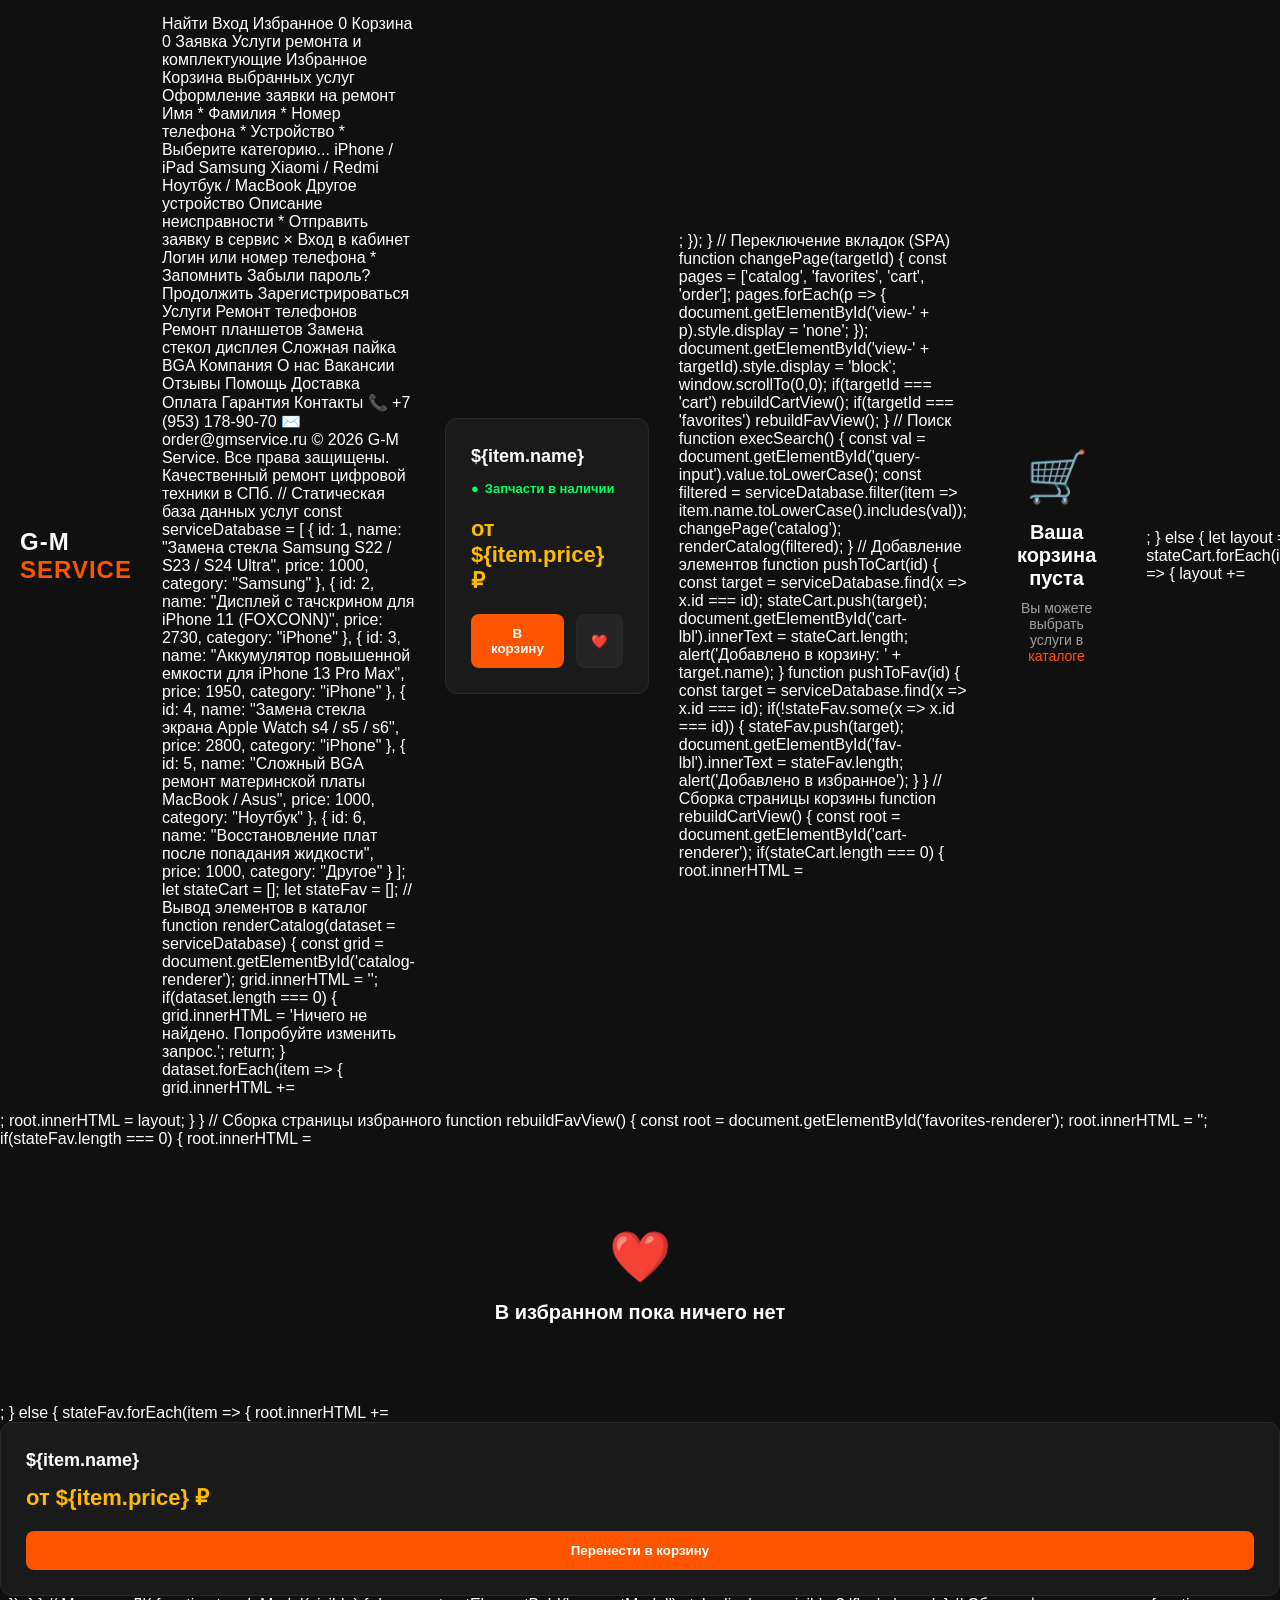
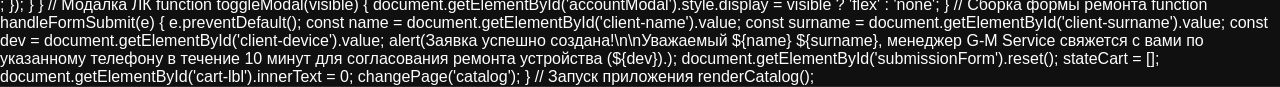
==== commit 4c9b6da9: "Update index.html" ====
--- a/index.html
+++ b/index.html
@@ -3,476 +3,557 @@
 <head>
     <meta charset="UTF-8">
     <meta name="viewport" content="width=device-width, initial-scale=1.0">
-    <title>G-M Service — Интернет-магазин запчастей и ремонт техники</title>
+    <title>G-M Service — Сервисный центр и запчасти</title>
     <style>
         :root {
-            --bg-dark: #1A1A1A;
-            --bg-gray: #242424;
-            --light-gray: #F5F6F7;
-            --border-gray: #E0E0E0;
-            --text-dark: #2C2C2C;
-            --orange: #FF5E00;
-            --yellow: #FFC400;
-            --white: #FFFFFF;
+            --bg-dark: #111111;
+            --bg-card: #1A1A1A;
+            --bg-body: #0F0F0F;
+            --accent-orange: #FF5500;
+            --accent-yellow: #FFBB00;
+            --text-main: #FFFFFF;
+            --text-muted: #A0A0A0;
+            --border-color: #2A2A2A;
         }
 
         * {
             box-sizing: border-box;
             margin: 0;
             padding: 0;
-            font-family: 'Segoe UI', system-ui, sans-serif;
+            font-family: -apple-system, BlinkMacSystemFont, 'Segoe UI', Roboto, Helvetica, Arial, sans-serif;
         }
 
         body {
-            background-color: var(--white);
-            color: var(--text-dark);
-        }
-
-        /* Верхняя панель */
-        .top-bar {
-            background-color: var(--bg-dark);
-            color: #AAA;
-            font-size: 13px;
-            padding: 8px 20px;
-            display: flex;
-            justify-content: space-between;
-            max-width: 100%;
-            border-bottom: 1px solid #333;
-        }
-        .top-bar-left span { margin-right: 15px; color: #FFF; }
-
-        /* Главная Шапка */
+            background-color: var(--bg-body);
+            color: var(--text-main);
+            overflow-x: hidden;
+        }
+
+        /* Шапка сайта */
         header {
-            background-color: var(--white);
-            padding: 20px;
+            background-color: rgba(17, 17, 17, 0.95);
+            backdrop-filter: blur(10px);
             position: sticky;
             top: 0;
-            z-index: 999;
-            box-shadow: 0 2px 10px rgba(0,0,0,0.05);
-            border-bottom: 3px solid var(--orange);
+            z-index: 1000;
+            border-bottom: 1px solid var(--border-color);
         }
 
         .header-container {
-            max-width: 1200px;
+            max-width: 1300px;
             margin: 0 auto;
+            padding: 15px 20px;
             display: flex;
             align-items: center;
             justify-content: space-between;
-            gap: 20px;
-        }
-
-        .logo-block {
+            gap: 30px;
+        }
+
+        .logo {
+            font-size: 24px;
+            font-weight: 900;
+            letter-spacing: 1px;
+            cursor: pointer;
+            text-transform: uppercase;
+        }
+
+        .logo span {
+            color: var(--accent-orange);
+        }
+
+        /* Поисковая строка */
+        .search-container {
+            flex: 1;
+            max-width: 600px;
+            display: flex;
+            background: var(--bg-card);
+            border: 1px solid var(--border-color);
+            border-radius: 8px;
+            overflow: hidden;
+            transition: border-color 0.3s;
+        }
+
+        .search-container:focus-within {
+            border-color: var(--accent-orange);
+        }
+
+        .search-container input {
+            width: 100%;
+            background: transparent;
+            border: none;
+            padding: 14px 20px;
+            color: var(--text-main);
+            font-size: 15px;
+            outline: none;
+        }
+
+        .search-container button {
+            background: var(--accent-orange);
+            color: var(--text-main);
+            border: none;
+            padding: 0 25px;
+            font-weight: 700;
+            cursor: pointer;
+            transition: background 0.2s;
+        }
+
+        .search-container button:hover {
+            background: #e04b00;
+        }
+
+        /* Навигация / Действия */
+        .nav-actions {
             display: flex;
             align-items: center;
-            gap: 10px;
-            font-size: 28px;
-            font-weight: 900;
+            gap: 25px;
+        }
+
+        .nav-btn {
+            background: transparent;
+            border: none;
+            color: var(--text-main);
+            font-size: 14px;
+            font-weight: 600;
             cursor: pointer;
-        }
-        .logo-block span { color: var(--orange); }
-
-        .search-box {
-            flex: 1;
-            max-width: 500px;
+            display: flex;
+            flex-direction: column;
+            align-items: center;
+            gap: 6px;
             position: relative;
-            display: flex;
-        }
-        .search-box input {
-            width: 100%;
-            padding: 12px 15px;
-            border: 2px solid var(--border-gray);
-            border-radius: 4px 0 0 4px;
-            outline: none;
-            font-size: 15px;
-        }
-        .search-box input:focus { border-color: var(--orange); }
-        .search-btn {
-            background-color: var(--orange);
-            color: var(--white);
-            border: none;
+            transition: color 0.2s;
+        }
+
+        .nav-btn:hover {
+            color: var(--accent-orange);
+        }
+
+        .nav-btn svg {
+            width: 20px;
+            height: 20px;
+            fill: currentColor;
+        }
+
+        .counter-badge {
+            position: absolute;
+            top: -6px;
+            right: 2px;
+            background: var(--accent-orange);
+            color: var(--text-main);
+            font-size: 11px;
+            font-weight: 800;
+            border-radius: 20px;
+            padding: 2px 7px;
+        }
+
+        /* Контентная область */
+        .main-wrapper {
+            max-width: 1300px;
+            margin: 40px auto;
             padding: 0 20px;
-            border-radius: 0 4px 4px 0;
-            cursor: pointer;
-            font-weight: bold;
-        }
-
-        .user-actions {
-            display: flex;
-            gap: 20px;
-        }
-        .action-item {
-            text-align: center;
-            cursor: pointer;
-            position: relative;
+            min-height: 60px;
+        }
+
+        .page-header-title {
+            font-size: 32px;
+            font-weight: 800;
+            margin-bottom: 30px;
+            letter-spacing: -0.5px;
+        }
+
+        /* Сетка каталога */
+        .grid-layout {
+            display: grid;
+            grid-template-columns: repeat(auto-fill, minmax(300px, 1fr));
+            gap: 25px;
+        }
+
+        .item-card {
+            background: var(--bg-card);
+            border: 1px solid var(--border-color);
+            border-radius: 12px;
+            padding: 25px;
+            display: flex;
+            flex-direction: column;
+            justify-content: space-between;
+            transition: transform 0.3s, border-color 0.3s;
+        }
+
+        .item-card:hover {
+            transform: translateY(-4px);
+            border-color: #3A3A3A;
+        }
+
+        .item-title {
+            font-size: 18px;
+            font-weight: 700;
+            line-height: 1.4;
+            margin-bottom: 12px;
+        }
+
+        .status-instock {
+            color: #00FF66;
             font-size: 13px;
             font-weight: 600;
-            color: var(--text-dark);
-        }
-        .action-item:hover { color: var(--orange); }
-        .action-icon { font-size: 20px; display: block; margin-bottom: 20px; }
-        .badge {
-            position: absolute;
-            top: -5px;
-            right: 10px;
-            background-color: var(--orange);
-            color: var(--white);
-            border-radius: 50%;
-            padding: 2px 6px;
-            font-size: 11px;
-        }
-
-        /* Главный контейнер страниц */
-        .main-content {
-            max-width: 1200px;
-            margin: 30px auto;
-            padding: 0 20px;
-            min-height: 500px;
-        }
-
-        .page-title {
-            font-size: 28px;
-            margin-bottom: 25px;
+            display: flex;
+            align-items: center;
+            gap: 6px;
+            margin-bottom: 20px;
+        }
+
+        .item-price {
+            font-size: 22px;
+            font-weight: 800;
+            color: var(--accent-yellow);
+            margin-bottom: 20px;
+        }
+
+        .card-action-row {
+            display: flex;
+            gap: 12px;
+        }
+
+        .primary-btn {
+            background: var(--accent-orange);
+            color: var(--text-main);
+            border: none;
+            padding: 12px 20px;
             font-weight: 700;
-        }
-
-        /* Каталог */
-        .catalog-grid {
-            display: grid;
-            grid-template-columns: repeat(auto-fill, minmax(280px, 1fr));
-            gap: 20px;
-        }
-        .product-card {
-            border: 1px solid var(--border-gray);
-            border-radius: 6px;
-            padding: 20px;
-            display: flex;
-            flex-direction: column;
-            justify-content: space-between;
-            transition: box-shadow 0.3s;
-        }
-        .product-card:hover { box-shadow: 0 5px 15px rgba(0,0,0,0.08); }
-        .product-title { font-size: 16px; font-weight: 600; margin-bottom: 10px; }
-        .price-tag { font-size: 18px; font-weight: 800; color: var(--orange); margin: 15px 0; }
-        .card-buttons { display: flex; gap: 10px; }
-        .btn-buy {
-            background-color: var(--orange);
-            color: var(--white);
-            border: none;
-            padding: 8px 15px;
-            border-radius: 4px;
+            border-radius: 8px;
             cursor: pointer;
-            font-weight: bold;
             flex: 1;
-        }
-        .btn-fav {
-            background-color: var(--light-gray);
-            border: 1px solid var(--border-gray);
-            padding: 8px;
-            border-radius: 4px;
+            text-align: center;
+            text-decoration: none;
+            transition: background 0.2s;
+        }
+
+        .primary-btn:hover {
+            background: #e04b00;
+        }
+
+        .like-btn {
+            background: #252525;
+            border: 1px solid var(--border-color);
+            border-radius: 8px;
+            padding: 0 14px;
             cursor: pointer;
-        }
-
-        /* Форма заказа ремонта */
-        .repair-form-container {
-            background-color: var(--light-gray);
-            border-radius: 6px;
+            color: var(--text-main);
+            display: flex;
+            align-items: center;
+            justify-content: center;
+            transition: background 0.2s, color 0.2s;
+        }
+
+        .like-btn:hover {
+            background: #333333;
+            color: #FF3366;
+        }
+
+        /* Форма заказа */
+        .form-card {
+            background: var(--bg-card);
+            border: 1px solid var(--border-color);
+            border-radius: 16px;
             padding: 40px;
-            border-left: 5px solid var(--orange);
-            max-width: 700px;
+            max-width: 650px;
             margin: 0 auto;
         }
-        .form-group { margin-bottom: 20px; }
-        .form-group label { display: block; margin-bottom: 8px; font-weight: 600; }
-        .form-group input, .form-group textarea, .form-group select {
+
+        .input-wrapper {
+            margin-bottom: 24px;
+        }
+
+        .input-wrapper label {
+            display: block;
+            font-size: 14px;
+            font-weight: 600;
+            color: var(--text-muted);
+            margin-bottom: 8px;
+        }
+
+        .input-wrapper input, .input-wrapper select, .input-wrapper  textarea {
             width: 100%;
-            padding: 12px;
-            border: 1px solid var(--border-gray);
-            border-radius: 4px;
+            background: #202020;
+            border: 1px solid var(--border-color);
+            border-radius: 8px;
+            padding: 14px;
+            color: var(--text-main);
+            font-size: 15px;
             outline: none;
-            font-size: 15px;
-        }
-        .form-group input:focus, .form-group textarea:focus { border-color: var(--orange); }
-
-        /* Модальное окно входа */
-        .modal {
+        }
+
+        .input-wrapper input:focus, .input-wrapper select:focus, .input-wrapper textarea:focus {
+            border-color: var(--accent-orange);
+        }
+
+        /* Пустые состояния страниц */
+        .state-empty {
+            text-align: center;
+            padding: 80px 20px;
+            color: var(--text-muted);
+        }
+
+        .state-empty-icon {
+            font-size: 50px;
+            margin-bottom: 15px;
+        }
+
+        /* Модалка входа */
+        .modal-overlay {
             display: none;
             position: fixed;
             top: 0; left: 0; width: 100%; height: 100%;
-            background: rgba(0,0,0,0.5);
-            z-index: 1000;
+            background: rgba(0, 0, 0, 0.85);
+            z-index: 2000;
             justify-content: center;
             align-items: center;
         }
-        .modal-content {
-            background: var(--white);
-            padding: 35px;
-            border-radius: 6px;
+
+        .modal-view {
+            background: var(--bg-card);
+            border: 1px solid var(--border-color);
+            border-radius: 16px;
+            padding: 40px;
             width: 100%;
-            max-width: 450px;
+            max-width: 440px;
             position: relative;
         }
-        .close-modal {
+
+        .modal-close {
             position: absolute;
-            top: 15px; right: 20px;
-            font-size: 24px; cursor: pointer;
-        }
-        .btn-primary-modal {
-            background-color: var(--orange);
-            color: var(--white);
-            width: 100%; padding: 14px;
-            border: none; border-radius: 4px;
-            font-weight: bold; font-size: 16px;
-            cursor: pointer; margin-top: 15px;
-        }
-        .btn-secondary-modal {
-            background-color: #FFF2EB;
-            color: var(--orange);
-            width: 100%; padding: 14px;
-            border: 1px solid #FFD5BF; border-radius: 4px;
-            font-weight: bold; font-size: 16px;
-            cursor: pointer; margin-top: 10px;
-            text-align: center; text-decoration: none; display: block;
-        }
-
-        /* Список корзины */
-        .empty-state { text-align: center; padding: 50px 0; color: #888; }
-        .empty-state-icon { font-size: 60px; margin-bottom: 15px; }
+            top: 20px; right: 20px;
+            font-size: 24px; color: var(--text-muted); cursor: pointer;
+        }
 
         /* Футер */
         footer {
-            background-color: var(--bg-dark);
-            color: #FFF;
-            padding: 50px 20px 20px;
-            margin-top: 60px;
-        }
-        .footer-grid {
-            max-width: 1200px;
+            background: var(--bg-dark);
+            border-top: 1px solid var(--border-color);
+            padding: 60px 20px 30px;
+            margin-top: 100px;
+        }
+
+        .footer-container {
+            max-width: 1300px;
             margin: 0 auto;
             display: grid;
-            grid-template-columns: repeat(auto-fit, minmax(200px, 1fr));
+            grid-template-columns: repeat(auto-fit, minmax(220px, 1fr));
             gap: 40px;
-            border-bottom: 1px solid #333;
+            border-bottom: 1px solid var(--border-color);
             padding-bottom: 40px;
-        }
-        .footer-col h4 { color: var(--yellow); margin-bottom: 20px; font-size: 16px; }
-        .footer-col ul { list-style: none; }
-        .footer-col ul li { margin-bottom: 10px; }
-        .footer-col ul li a { color: #BBB; text-decoration: none; font-size: 14px; }
-        .footer-col ul li a:hover { color: var(--orange); }
-        .footer-bottom { text-align: center; padding-top: 20px; color: #666; font-size: 13px; }
+            margin-bottom: 30px;
+        }
+
+        .footer-column h4 {
+            font-size: 16px;
+            font-weight: 700;
+            margin-bottom: 20px;
+            text-transform: uppercase;
+            letter-spacing: 0.5px;
+            color: var(--accent-orange);
+        }
+
+        .footer-column ul { list-style: none; }
+        .footer-column ul li { margin-bottom: 12px; }
+        .footer-column ul li a { color: var(--text-muted); text-decoration: none; font-size: 14px; transition: color 0.2s; }
+        .footer-column ul li a:hover { color: var(--text-main); }
+
+        .footer-credits {
+            text-align: center;
+            color: #555555;
+            font-size: 13px;
+        }
     </style>
 </head>
 <body>
 
-    <!-- Топ бар -->
-    <div class="top-bar">
-        <div class="top-bar-left">
-            <span>📍 Санкт-Петербург, Северный пр-т, 75к1</span>
-            <span>⏱ Ежедневно: 12:00 - 22:00</span>
-        </div>
-        <div>📞 +7 (953) 178-90-70</div>
-    </div>
-
-    <!-- Основная Шапка -->
+    <!-- Шапка приложения -->
     <header>
         <div class="header-container">
-            <div class="logo-block" onclick="showPage('catalog')">G-M <span>SERVICE</span></div>
-            
-            <div class="search-box">
-                <input type="text" id="search-input" placeholder="Поиск услуг по ремонту (например: iPhone, Samsung)...">
-                <button class="search-btn" onclick="handleSearch()">Найти</button>
-            </div>
-
-            <div class="user-actions">
-                <div class="action-item" onclick="openModal()">
-                    <span class="action-icon">👤</span>Войти
-                </div>
-                <div class="action-item" onclick="showPage('favorites')">
-                    <span class="action-icon">❤️</span>Избранное
-                    <span class="badge" id="fav-count">0</span>
-                </div>
-                <div class="action-item" onclick="showPage('cart')">
-                    <span class="action-icon">🛒</span>Корзина
-                    <span class="badge" id="cart-count">0</span>
-                </div>
-                <div class="action-item" onclick="showPage('order')">
-                    <span class="action-icon">🛠️</span>Заявка
-                </div>
-            </div>
-        </div>
-    </header>
-
-    <!-- Основной интерактивный контент -->
-    <main class="main-content">
-        
-        <!-- СТРАНИЦА: КАТАЛОГ -->
-        <div id="page-catalog">
-Каталог услуг по ремонту и запчастям
-
-Избранные услуги
-
-Ваша Корзина
-
-Оформить заявку на ремонт техники
+            <div class="logo" onclick="changePage('catalog')">G-M <span>SERVICE</span></div>
+Найти
+Вход
+
+
+
+Избранное
+0
+
+
+
+Корзина
+0
+
+
+
+Заявка
+
+
+
+Услуги ремонта и комплектующие
+
+Избранное
+
+Корзина выбранных услуг
+
+Оформление заявки на ремонт
 
 
 Имя *
 Фамилия *
 Номер телефона *
-Ваше устройство *
-Выберите категорию устройства
+Устройство *
+Выберите категорию...
 iPhone / iPad
 Samsung
 Xiaomi / Redmi
 Ноутбук / MacBook
-Другая марка
-
-
-Описание проблемы поломки *
-Отправить заявку в G-M Service
+Другое устройство
+
+
+Описание неисправности *
+Отправить заявку в сервис
 
 
 
 ×
-Вход в личный кабинет
-Введите логин или номер телефона *
- Запомнить меня
+Вход в кабинет
+Логин или номер телефона *
+ Запомнить
 Забыли пароль?
 
 Продолжить
 Зарегистрироваться
 
-Каталог услуг
-
-Запчасти для телефонов
-Запчасти для планшетов
-Замена дисплеев и стекол
-Сложный ремонт BGA
-
-
-
-О Компании
-
+Услуги
+
+Ремонт телефонов
+Ремонт планшетов
+Замена стекол дисплея
+Сложная пайка BGA
+
+
+
+Компания
+
+О нас
 Вакансии
+Отзывы
+
+
+
+Помощь
+
+Доставка
+Оплата
+Гарантия
+
+
+
 Контакты
-Отзывы клиентов
-
-
-
-Помощь
-
-Условия доставки
-Условия оплаты
-Гарантия и возврат
-
-
-
-Связаться с нами
 📞 +7 (953) 178-90-70
 ✉️ order@gmservice.ru
 
 
 
-
-© 2026 G-M Service. Все права защищены. Разработано в соответствии с высокими стандартами обслуживания.
-
-// База данных услуг сервиса
-const products = [
+© 2026 G-M Service. Все права защищены. Качественный ремонт цифровой техники в СПб.
+
+// Статическая база данных услуг
+const serviceDatabase = [
 { id: 1, name: "Замена стекла Samsung S22 / S23 / S24 Ultra", price: 1000, category: "Samsung" },
-{ id: 2, name: "Дисплей с тачскрином для iPhone 11 FOXCONN", price: 2730, category: "iPhone" },
+{ id: 2, name: "Дисплей с тачскрином для iPhone 11 (FOXCONN)", price: 2730, category: "iPhone" },
 { id: 3, name: "Аккумулятор повышенной емкости для iPhone 13 Pro Max", price: 1950, category: "iPhone" },
 { id: 4, name: "Замена стекла экрана Apple Watch s4 / s5 / s6", price: 2800, category: "iPhone" },
-{ id: 5, name: "Сложный BGA ремонт материнской платы MacBook / Asus / HP", price: 1000, category: "Ноутбук" },
-{ id: 6, name: "Восстановление цепей питания после попадания жидкости", price: 1000, category: "Другое" }
+{ id: 5, name: "Сложный BGA ремонт материнской платы MacBook / Asus", price: 1000, category: "Ноутбук" },
+{ id: 6, name: "Восстановление плат после попадания жидкости", price: 1000, category: "Другое" }
 ];
-let cart = [];
-let favorites = [];
-// Инициализация каталога услуг
-function initCatalog(items = products) {
-const container = document.getElementById('catalog-products');
-container.innerHTML = '';
-if(items.length === 0) {
-container.innerHTML = 'Ничего не найдено по вашему запросу.';
+let stateCart = [];
+let stateFav = [];
+// Вывод элементов в каталог
+function renderCatalog(dataset = serviceDatabase) {
+const grid = document.getElementById('catalog-renderer');
+grid.innerHTML = '';
+if(dataset.length === 0) {
+grid.innerHTML = 'Ничего не найдено. Попробуйте изменить запрос.';
 return;
 }
-items.forEach(prod => {
-container.innerHTML += <div class="product-card"> <div> <div class="product-title">${prod.name}</div> <div style="color: green; font-size: 13px; font-weight: bold;">✔ В наличии в сервисе</div> </div> <div> <div class="price-tag">от ${prod.price} ₽</div> <div class="card-buttons"> <button class="btn-buy" onclick="addToCart(${prod.id})">В корзину</button> <button class="btn-fav" onclick="addToFav(${prod.id})">❤️</button> </div> </div> </div>;
+dataset.forEach(item => {
+grid.innerHTML += <div class="item-card"> <div> <div class="item-title">${item.name}</div> <div class="status-instock"><span>●</span> Запчасти в наличии</div> </div> <div> <div class="item-price">от ${item.price} ₽</div> <div class="card-action-row"> <button class="primary-btn" onclick="pushToCart(${item.id})">В корзину</button> <button class="like-btn" onclick="pushToFav(${item.id})">❤️</button> </div> </div> </div>;
 });
 }
-// Менеджер переключения страниц (SPA)
-function showPage(pageId) {
-document.getElementById('page-catalog').style.display = 'none';
-document.getElementById('page-favorites').style.display = 'none';
-document.getElementById('page-cart').style.display = 'none';
-document.getElementById('page-order').style.display = 'none';
-document.getElementById('page-' + pageId).style.display = 'block';
+// Переключение вкладок (SPA)
+function changePage(targetId) {
+const pages = ['catalog', 'favorites', 'cart', 'order'];
+pages.forEach(p => {
+document.getElementById('view-' + p).style.display = 'none';
+});
+document.getElementById('view-' + targetId).style.display = 'block';
 window.scrollTo(0,0);
-if(pageId === 'cart') renderCart();
-if(pageId === 'favorites') renderFav();
-}
-// Логика фильтрации через строку поиска
-function handleSearch() {
-const query = document.getElementById('search-input').value.toLowerCase();
-const filtered = products.filter(p => p.name.toLowerCase().includes(query));
-showPage('catalog');
-initCatalog(filtered);
-}
-// Логика добавления в Корзину
-function addToCart(id) {
-const prod = products.find(p => p.id === id);
-cart.push(prod);
-document.getElementById('cart-count').innerText = cart.length;
-alert('Услуга "' + prod.name + '" добавлена в корзину!');
-}
-// Логика добавления в Избранное
-function addToFav(id) {
-const prod = products.find(p => p.id === id);
-if(!favorites.includes(prod)) {
-favorites.push(prod);
-document.getElementById('fav-count').innerText = favorites.length;
+if(targetId === 'cart') rebuildCartView();
+if(targetId === 'favorites') rebuildFavView();
+}
+// Поиск
+function execSearch() {
+const val = document.getElementById('query-input').value.toLowerCase();
+const filtered = serviceDatabase.filter(item => item.name.toLowerCase().includes(val));
+changePage('catalog');
+renderCatalog(filtered);
+}
+// Добавление элементов
+function pushToCart(id) {
+const target = serviceDatabase.find(x => x.id === id);
+stateCart.push(target);
+document.getElementById('cart-lbl').innerText = stateCart.length;
+alert('Добавлено в корзину: ' + target.name);
+}
+function pushToFav(id) {
+const target = serviceDatabase.find(x => x.id === id);
+if(!stateFav.some(x => x.id === id)) {
+stateFav.push(target);
+document.getElementById('fav-lbl').innerText = stateFav.length;
 alert('Добавлено в избранное');
 }
 }
-// Отрисовка динамического контента корзины
-function renderCart() {
-const container = document.getElementById('cart-content');
-if(cart.length === 0) {
-container.innerHTML =  <div class="empty-state"> <div class="empty-state-icon">🛒</div> <h3>Ваша корзина пуста</h3> <p style="margin-top:10px;"><a href="#" onclick="showPage('catalog')" style="color:var(--orange); text-decoration:none; font-weight:bold;">Нажмите здесь</a>, чтобы продолжить выбор услуг</p> </div>;
+// Сборка страницы корзины
+function rebuildCartView() {
+const root = document.getElementById('cart-renderer');
+if(stateCart.length === 0) {
+root.innerHTML =  <div class="state-empty"> <div class="state-empty-icon">🛒</div> <h3 style="font-size:20px; font-weight:700; color:#fff;">Ваша корзина пуста</h3> <p style="margin-top:10px; font-size:14px;">Вы можете выбрать услуги в <a href="#" onclick="changePage('catalog'); return false;" style="color:var(--accent-orange); text-decoration:none;">каталоге</a></p> </div>;
 } else {
-let html = '';
-cart.forEach(item => {
-html +=  <div style="padding:15px 0; border-bottom:1px solid var(--border-gray); display:flex; justify-content:space-between; background:transparent;"> <span>${item.name}</span><strong>от ${item.price} ₽</strong> </div>;
+let layout = '';
+stateCart.forEach(item => {
+layout +=  <div style="display:flex; justify-content:between; align-items:center; padding:16px 0; border-bottom:1px solid var(--border-color); justify-content: space-between;"> <span style="font-weight:600;">${item.name}</span> <span style="color:var(--accent-yellow); font-weight:700;">от ${item.price} ₽</span> </div>;
 });
-html += <button class="btn-buy" style="margin-top:20px; width:100%; padding:15px; font-size:16px;" onclick="showPage('order')">Перейти к оформлению ремонта</button></div>;
-container.innerHTML = html;
-}
-}
-// Отрисовка динамического контента избранного
-function renderFav() {
-const container = document.getElementById('favorites-content');
-container.innerHTML = '';
-if(favorites.length === 0) {
-container.innerHTML =  <div class="empty-state"> <div class="empty-state-icon">❤️</div> <h3>Список избранных элементов пуст</h3> </div>;
+layout += <button class="primary-btn" style="width:100%; margin-top:25px; padding:15px; font-size:16px;" onclick="changePage('order')">Перейти к оформлению заявки</button></div>;
+root.innerHTML = layout;
+}
+}
+// Сборка страницы избранного
+function rebuildFavView() {
+const root = document.getElementById('favorites-renderer');
+root.innerHTML = '';
+if(stateFav.length === 0) {
+root.innerHTML =  <div class="state-empty" style="grid-column: 1/-1;"> <div class="state-empty-icon">❤️</div> <h3 style="font-size:20px; font-weight:700; color:#fff;">В избранном пока ничего нет</h3> </div>;
 } else {
-favorites.forEach(prod => {
-container.innerHTML +=  <div class="product-card"> <div class="product-title">${prod.name}</div> <div class="price-tag">от ${prod.price} ₽</div> <button class="btn-buy" onclick="addToCart(${prod.id})">Перенести в корзину</button> </div>;
+stateFav.forEach(item => {
+root.innerHTML +=  <div class="item-card"> <div class="item-title">${item.name}</div> <div> <div class="item-price">от ${item.price} ₽</div> <button class="primary-btn" style="width:100%;" onclick="pushToCart(${item.id})">Перенести в корзину</button> </div> </div>;
 });
 }
 }
-// Управление модальным окном
-function openModal() { document.getElementById('loginModal').style.display = 'flex'; }
-function closeModal() { document.getElementById('loginModal').style.display = 'none'; }
-// Логика обработки и отправки заполненной формы заказа
-function submitRepairForm(event) {
-event.preventDefault();
-const name = document.getElementById('form-name').value;
-const surname = document.getElementById('form-surname').value;
-const device = document.getElementById('form-device').value;
-alert(Уважаемый ${name} ${surname}! Ваша заявка на ремонт устройства (${device}) успешно принята в работу G-M Service. Наш мастер свяжется с вами в течение 10 минут.);
-document.getElementById('repairForm').reset();
-cart = [];
-document.getElementById('cart-count').innerText = 0;
-showPage('catalog');
-}
-// Стартовый запуск сборщика при загрузке приложения
-initCatalog();
+// Модалка ЛК
+function toggleModal(visible) {
+document.getElementById('accountModal').style.display = visible ? 'flex' : 'none';
+}
+// Сборка формы ремонта
+function handleFormSubmit(e) {
+e.preventDefault();
+const name = document.getElementById('client-name').value;
+const surname = document.getElementById('client-surname').value;
+const dev = document.getElementById('client-device').value;
+alert(Заявка успешно создана!\n\nУважаемый ${name} ${surname}, менеджер G-M Service свяжется с вами по указанному телефону в течение 10 минут для согласования ремонта устройства (${dev}).);
+document.getElementById('submissionForm').reset();
+stateCart = [];
+document.getElementById('cart-lbl').innerText = 0;
+changePage('catalog');
+}
+// Запуск приложения
+renderCatalog();
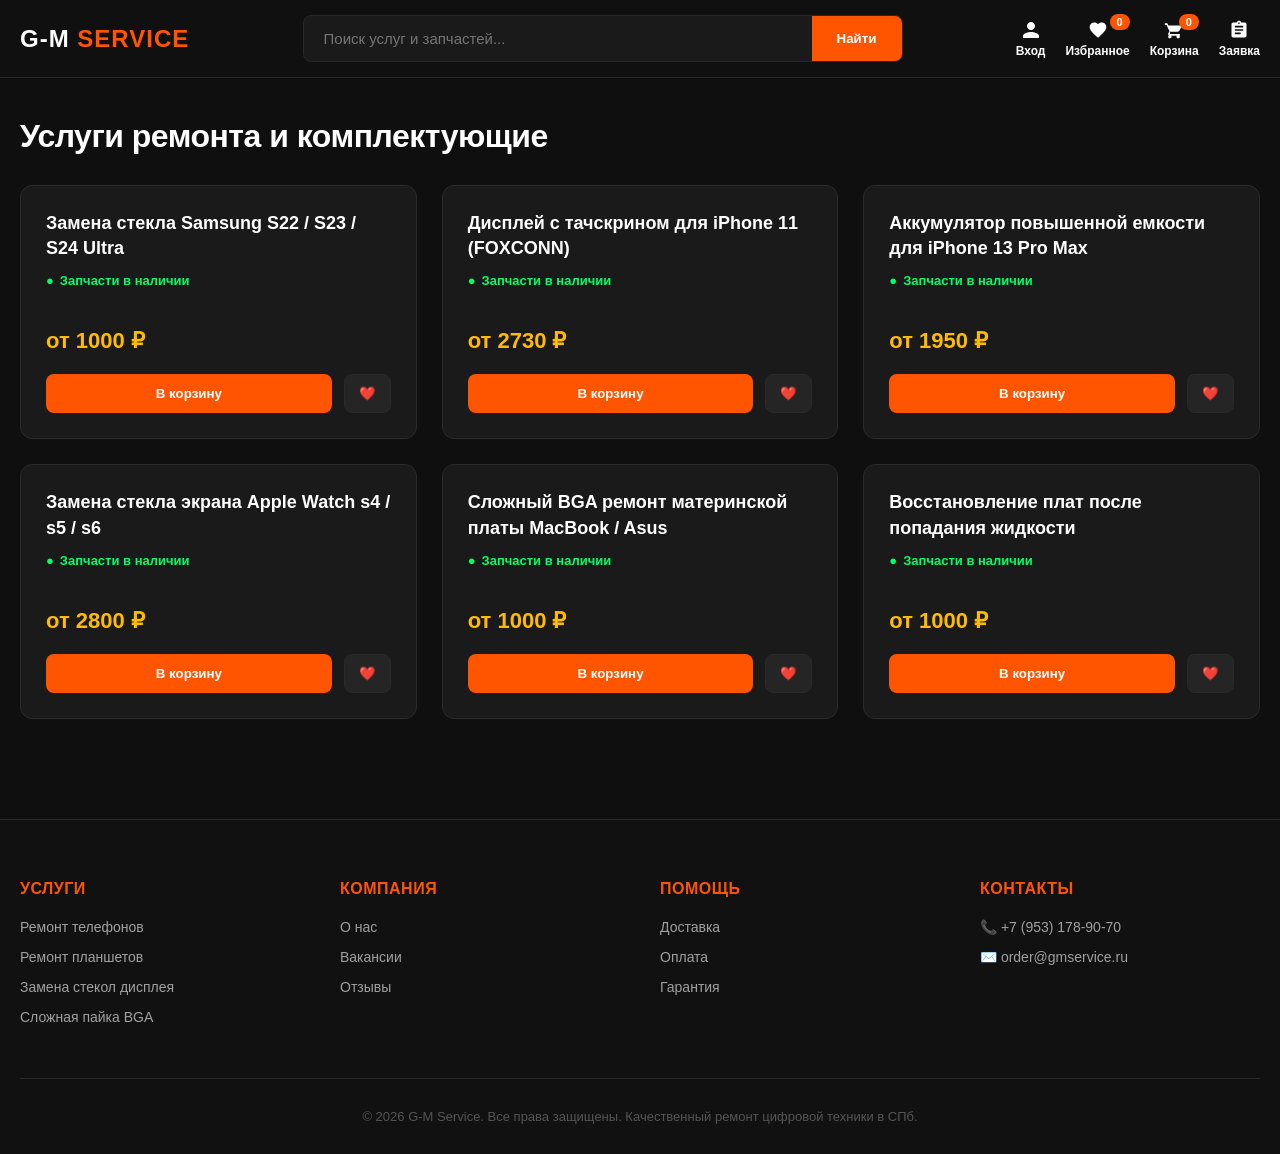
==== commit bce61e5c: "Update index.html" ====
--- a/index.html
+++ b/index.html
@@ -47,6 +47,7 @@
             align-items: center;
             justify-content: space-between;
             gap: 30px;
+            flex-wrap: wrap;
         }
 
         .logo {
@@ -65,6 +66,7 @@
         .search-container {
             flex: 1;
             max-width: 600px;
+            min-width: 200px;
             display: flex;
             background: var(--bg-card);
             border: 1px solid var(--border-color);
@@ -105,20 +107,20 @@
         .nav-actions {
             display: flex;
             align-items: center;
-            gap: 25px;
+            gap: 20px;
         }
 
         .nav-btn {
             background: transparent;
             border: none;
             color: var(--text-main);
-            font-size: 14px;
+            font-size: 12px;
             font-weight: 600;
             cursor: pointer;
             display: flex;
             flex-direction: column;
             align-items: center;
-            gap: 6px;
+            gap: 4px;
             position: relative;
             transition: color 0.2s;
         }
@@ -136,7 +138,7 @@
         .counter-badge {
             position: absolute;
             top: -6px;
-            right: 2px;
+            right: 0;
             background: var(--accent-orange);
             color: var(--text-main);
             font-size: 11px;
@@ -175,6 +177,7 @@
             display: flex;
             flex-direction: column;
             justify-content: space-between;
+            gap: 20px;
             transition: transform 0.3s, border-color 0.3s;
         }
 
@@ -270,7 +273,7 @@
             margin-bottom: 8px;
         }
 
-        .input-wrapper input, .input-wrapper select, .input-wrapper  textarea {
+        .input-wrapper input, .input-wrapper select, .input-wrapper textarea {
             width: 100%;
             background: #202020;
             border: 1px solid var(--border-color);
@@ -362,6 +365,33 @@
             color: #555555;
             font-size: 13px;
         }
+
+        /* ===== Мобильная адаптация ===== */
+        @media (max-width: 768px) {
+            .header-container {
+                gap: 12px;
+                padding: 12px 16px;
+            }
+            .logo { font-size: 20px; }
+            .search-container {
+                order: 3;
+                flex-basis: 100%;
+                max-width: 100%;
+            }
+            .search-container input { padding: 10px 14px; font-size: 14px; }
+            .search-container button { padding: 0 16px; }
+            .nav-actions { gap: 14px; }
+            .nav-btn { font-size: 10px; }
+            .nav-btn svg { width: 18px; height: 18px; }
+            .main-wrapper { margin: 25px auto; }
+            .page-header-title { font-size: 24px; margin-bottom: 20px; }
+            .grid-layout { grid-template-columns: 1fr; gap: 16px; }
+            .item-card { padding: 18px; }
+            .form-card { padding: 24px; }
+            .modal-view { padding: 28px; margin: 16px; }
+            footer { padding: 40px 16px 20px; margin-top: 60px; }
+            .footer-container { gap: 25px; padding-bottom: 25px; margin-bottom: 20px; }
+        }
     </style>
 </head>
 <body>
@@ -370,190 +400,314 @@
     <header>
         <div class="header-container">
             <div class="logo" onclick="changePage('catalog')">G-M <span>SERVICE</span></div>
-Найти
-Вход
-
-
-
-Избранное
-0
-
-
-
-Корзина
-0
-
-
-
-Заявка
-
-
-
-Услуги ремонта и комплектующие
-
-Избранное
-
-Корзина выбранных услуг
-
-Оформление заявки на ремонт
-
-
-Имя *
-Фамилия *
-Номер телефона *
-Устройство *
-Выберите категорию...
-iPhone / iPad
-Samsung
-Xiaomi / Redmi
-Ноутбук / MacBook
-Другое устройство
-
-
-Описание неисправности *
-Отправить заявку в сервис
-
-
-
-×
-Вход в кабинет
-Логин или номер телефона *
- Запомнить
-Забыли пароль?
-
-Продолжить
-Зарегистрироваться
-
-Услуги
-
-Ремонт телефонов
-Ремонт планшетов
-Замена стекол дисплея
-Сложная пайка BGA
-
-
-
-Компания
-
-О нас
-Вакансии
-Отзывы
-
-
-
-Помощь
-
-Доставка
-Оплата
-Гарантия
-
-
-
-Контакты
-📞 +7 (953) 178-90-70
-✉️ order@gmservice.ru
-
-
-
-© 2026 G-M Service. Все права защищены. Качественный ремонт цифровой техники в СПб.
-
-// Статическая база данных услуг
-const serviceDatabase = [
-{ id: 1, name: "Замена стекла Samsung S22 / S23 / S24 Ultra", price: 1000, category: "Samsung" },
-{ id: 2, name: "Дисплей с тачскрином для iPhone 11 (FOXCONN)", price: 2730, category: "iPhone" },
-{ id: 3, name: "Аккумулятор повышенной емкости для iPhone 13 Pro Max", price: 1950, category: "iPhone" },
-{ id: 4, name: "Замена стекла экрана Apple Watch s4 / s5 / s6", price: 2800, category: "iPhone" },
-{ id: 5, name: "Сложный BGA ремонт материнской платы MacBook / Asus", price: 1000, category: "Ноутбук" },
-{ id: 6, name: "Восстановление плат после попадания жидкости", price: 1000, category: "Другое" }
-];
-let stateCart = [];
-let stateFav = [];
-// Вывод элементов в каталог
-function renderCatalog(dataset = serviceDatabase) {
-const grid = document.getElementById('catalog-renderer');
-grid.innerHTML = '';
-if(dataset.length === 0) {
-grid.innerHTML = 'Ничего не найдено. Попробуйте изменить запрос.';
-return;
-}
-dataset.forEach(item => {
-grid.innerHTML += <div class="item-card"> <div> <div class="item-title">${item.name}</div> <div class="status-instock"><span>●</span> Запчасти в наличии</div> </div> <div> <div class="item-price">от ${item.price} ₽</div> <div class="card-action-row"> <button class="primary-btn" onclick="pushToCart(${item.id})">В корзину</button> <button class="like-btn" onclick="pushToFav(${item.id})">❤️</button> </div> </div> </div>;
-});
-}
-// Переключение вкладок (SPA)
-function changePage(targetId) {
-const pages = ['catalog', 'favorites', 'cart', 'order'];
-pages.forEach(p => {
-document.getElementById('view-' + p).style.display = 'none';
-});
-document.getElementById('view-' + targetId).style.display = 'block';
-window.scrollTo(0,0);
-if(targetId === 'cart') rebuildCartView();
-if(targetId === 'favorites') rebuildFavView();
-}
-// Поиск
-function execSearch() {
-const val = document.getElementById('query-input').value.toLowerCase();
-const filtered = serviceDatabase.filter(item => item.name.toLowerCase().includes(val));
-changePage('catalog');
-renderCatalog(filtered);
-}
-// Добавление элементов
-function pushToCart(id) {
-const target = serviceDatabase.find(x => x.id === id);
-stateCart.push(target);
-document.getElementById('cart-lbl').innerText = stateCart.length;
-alert('Добавлено в корзину: ' + target.name);
-}
-function pushToFav(id) {
-const target = serviceDatabase.find(x => x.id === id);
-if(!stateFav.some(x => x.id === id)) {
-stateFav.push(target);
-document.getElementById('fav-lbl').innerText = stateFav.length;
-alert('Добавлено в избранное');
-}
-}
-// Сборка страницы корзины
-function rebuildCartView() {
-const root = document.getElementById('cart-renderer');
-if(stateCart.length === 0) {
-root.innerHTML =  <div class="state-empty"> <div class="state-empty-icon">🛒</div> <h3 style="font-size:20px; font-weight:700; color:#fff;">Ваша корзина пуста</h3> <p style="margin-top:10px; font-size:14px;">Вы можете выбрать услуги в <a href="#" onclick="changePage('catalog'); return false;" style="color:var(--accent-orange); text-decoration:none;">каталоге</a></p> </div>;
-} else {
-let layout = '';
-stateCart.forEach(item => {
-layout +=  <div style="display:flex; justify-content:between; align-items:center; padding:16px 0; border-bottom:1px solid var(--border-color); justify-content: space-between;"> <span style="font-weight:600;">${item.name}</span> <span style="color:var(--accent-yellow); font-weight:700;">от ${item.price} ₽</span> </div>;
-});
-layout += <button class="primary-btn" style="width:100%; margin-top:25px; padding:15px; font-size:16px;" onclick="changePage('order')">Перейти к оформлению заявки</button></div>;
-root.innerHTML = layout;
-}
-}
-// Сборка страницы избранного
-function rebuildFavView() {
-const root = document.getElementById('favorites-renderer');
-root.innerHTML = '';
-if(stateFav.length === 0) {
-root.innerHTML =  <div class="state-empty" style="grid-column: 1/-1;"> <div class="state-empty-icon">❤️</div> <h3 style="font-size:20px; font-weight:700; color:#fff;">В избранном пока ничего нет</h3> </div>;
-} else {
-stateFav.forEach(item => {
-root.innerHTML +=  <div class="item-card"> <div class="item-title">${item.name}</div> <div> <div class="item-price">от ${item.price} ₽</div> <button class="primary-btn" style="width:100%;" onclick="pushToCart(${item.id})">Перенести в корзину</button> </div> </div>;
-});
-}
-}
-// Модалка ЛК
-function toggleModal(visible) {
-document.getElementById('accountModal').style.display = visible ? 'flex' : 'none';
-}
-// Сборка формы ремонта
-function handleFormSubmit(e) {
-e.preventDefault();
-const name = document.getElementById('client-name').value;
-const surname = document.getElementById('client-surname').value;
-const dev = document.getElementById('client-device').value;
-alert(Заявка успешно создана!\n\nУважаемый ${name} ${surname}, менеджер G-M Service свяжется с вами по указанному телефону в течение 10 минут для согласования ремонта устройства (${dev}).);
-document.getElementById('submissionForm').reset();
-stateCart = [];
-document.getElementById('cart-lbl').innerText = 0;
-changePage('catalog');
-}
-// Запуск приложения
-renderCatalog();
+
+            <div class="search-container">
+                <input type="text" id="query-input" placeholder="Поиск услуг и запчастей..." onkeydown="if(event.key==='Enter') execSearch()">
+                <button onclick="execSearch()">Найти</button>
+            </div>
+
+            <div class="nav-actions">
+                <button class="nav-btn" onclick="toggleModal(true)">
+                    <svg viewBox="0 0 24 24"><path d="M12 12c2.7 0 4.8-2.1 4.8-4.8S14.7 2.4 12 2.4 7.2 4.5 7.2 7.2 9.3 12 12 12zm0 2.4c-3.2 0-9.6 1.6-9.6 4.8v2.4h19.2v-2.4c0-3.2-6.4-4.8-9.6-4.8z"/></svg>
+                    Вход
+                </button>
+                <button class="nav-btn" onclick="changePage('favorites')">
+                    <svg viewBox="0 0 24 24"><path d="M12 21.35l-1.45-1.32C5.4 15.36 2 12.28 2 8.5 2 5.42 4.42 3 7.5 3c1.74 0 3.41.81 4.5 2.09C13.09 3.81 14.76 3 16.5 3 19.58 3 22 5.42 22 8.5c0 3.78-3.4 6.86-8.55 11.54L12 21.35z"/></svg>
+                    Избранное
+                    <span class="counter-badge" id="fav-lbl">0</span>
+                </button>
+                <button class="nav-btn" onclick="changePage('cart')">
+                    <svg viewBox="0 0 24 24"><path d="M7 18c-1.1 0-2 .9-2 2s.9 2 2 2 2-.9 2-2-.9-2-2-2zm10 0c-1.1 0-2 .9-2 2s.9 2 2 2 2-.9 2-2-.9-2-2-2zM7.2 14h9.5c.75 0 1.4-.4 1.7-1l3.6-6.5H5.2L4 4H1v2h2l3.6 7.6L5.2 16c-.15.3-.2.6-.2.9 0 1.1.9 2 2 2h12v-2H7.2z"/></svg>
+                    Корзина
+                    <span class="counter-badge" id="cart-lbl">0</span>
+                </button>
+                <button class="nav-btn" onclick="changePage('order')">
+                    <svg viewBox="0 0 24 24"><path d="M19 3h-4.18C14.4 1.84 13.3 1 12 1s-2.4.84-2.82 2H5c-1.1 0-2 .9-2 2v14c0 1.1.9 2 2 2h14c1.1 0 2-.9 2-2V5c0-1.1-.9-2-2-2zm-7 0c.55 0 1 .45 1 1s-.45 1-1 1-1-.45-1-1 .45-1 1-1zm2 14H7v-2h7v2zm3-4H7v-2h10v2zm0-4H7V7h10v2z"/></svg>
+                    Заявка
+                </button>
+            </div>
+        </div>
+    </header>
+
+    <!-- Контент -->
+    <div class="main-wrapper">
+        <!-- Каталог -->
+        <div id="view-catalog">
+            <h1 class="page-header-title">Услуги ремонта и комплектующие</h1>
+            <div class="grid-layout" id="catalog-renderer"></div>
+        </div>
+
+        <!-- Избранное -->
+        <div id="view-favorites" style="display:none;">
+            <h1 class="page-header-title">Избранное</h1>
+            <div class="grid-layout" id="favorites-renderer"></div>
+        </div>
+
+        <!-- Корзина -->
+        <div id="view-cart" style="display:none;">
+            <h1 class="page-header-title">Корзина выбранных услуг</h1>
+            <div id="cart-renderer"></div>
+        </div>
+
+        <!-- Заявка -->
+        <div id="view-order" style="display:none;">
+            <h1 class="page-header-title" style="text-align:center;">Оформление заявки на ремонт</h1>
+            <div class="form-card">
+                <form id="submissionForm" onsubmit="handleFormSubmit(event)">
+                    <div class="input-wrapper">
+                        <label>Имя *</label>
+                        <input type="text" id="client-name" required>
+                    </div>
+                    <div class="input-wrapper">
+                        <label>Фамилия *</label>
+                        <input type="text" id="client-surname" required>
+                    </div>
+                    <div class="input-wrapper">
+                        <label>Номер телефона *</label>
+                        <input type="tel" id="client-phone" required>
+                    </div>
+                    <div class="input-wrapper">
+                        <label>Устройство *</label>
+                        <select id="client-device" required>
+                            <option value="">Выберите категорию...</option>
+                            <option>iPhone / iPad</option>
+                            <option>Samsung</option>
+                            <option>Xiaomi / Redmi</option>
+                            <option>Ноутбук / MacBook</option>
+                            <option>Другое устройство</option>
+                        </select>
+                    </div>
+                    <div class="input-wrapper">
+                        <label>Описание неисправности *</label>
+                        <textarea id="client-desc" rows="4" required></textarea>
+                    </div>
+                    <button type="submit" class="primary-btn" style="width:100%; padding:15px; font-size:16px;">Отправить заявку в сервис</button>
+                </form>
+            </div>
+        </div>
+    </div>
+
+    <!-- Модалка входа -->
+    <div class="modal-overlay" id="accountModal">
+        <div class="modal-view">
+            <span class="modal-close" onclick="toggleModal(false)">×</span>
+            <h2 style="font-size:24px; font-weight:800; margin-bottom:25px;">Вход в кабинет</h2>
+            <div class="input-wrapper">
+                <label>Логин или номер телефона *</label>
+                <input type="text">
+            </div>
+            <div class="input-wrapper">
+                <label style="display:flex; align-items:center; gap:8px; color:var(--text-muted);">
+                    <input type="checkbox" style="width:auto;"> Запомнить
+                </label>
+            </div>
+            <button class="primary-btn" style="width:100%; padding:14px;">Продолжить</button>
+            <p style="text-align:center; margin-top:15px;">
+                <a href="#" style="color:var(--accent-orange); font-size:14px;">Забыли пароль?</a>
+                &nbsp;·&nbsp;
+                <a href="#" style="color:var(--accent-orange); font-size:14px;">Зарегистрироваться</a>
+            </p>
+        </div>
+    </div>
+
+    <!-- Футер -->
+    <footer>
+        <div class="footer-container">
+            <div class="footer-column">
+                <h4>Услуги</h4>
+                <ul>
+                    <li><a href="#">Ремонт телефонов</a></li>
+                    <li><a href="#">Ремонт планшетов</a></li>
+                    <li><a href="#">Замена стекол дисплея</a></li>
+                    <li><a href="#">Сложная пайка BGA</a></li>
+                </ul>
+            </div>
+            <div class="footer-column">
+                <h4>Компания</h4>
+                <ul>
+                    <li><a href="#">О нас</a></li>
+                    <li><a href="#">Вакансии</a></li>
+                    <li><a href="#">Отзывы</a></li>
+                </ul>
+            </div>
+            <div class="footer-column">
+                <h4>Помощь</h4>
+                <ul>
+                    <li><a href="#">Доставка</a></li>
+                    <li><a href="#">Оплата</a></li>
+                    <li><a href="#">Гарантия</a></li>
+                </ul>
+            </div>
+            <div class="footer-column">
+                <h4>Контакты</h4>
+                <ul>
+                    <li><a href="tel:+79531789070">📞 +7 (953) 178-90-70</a></li>
+                    <li><a href="mailto:order@gmservice.ru">✉️ order@gmservice.ru</a></li>
+                </ul>
+            </div>
+        </div>
+        <div class="footer-credits">
+            © 2026 G-M Service. Все права защищены. Качественный ремонт цифровой техники в СПб.
+        </div>
+    </footer>
+
+    <script>
+        // Статическая база данных услуг
+        const serviceDatabase = [
+            { id: 1, name: "Замена стекла Samsung S22 / S23 / S24 Ultra", price: 1000, category: "Samsung" },
+            { id: 2, name: "Дисплей с тачскрином для iPhone 11 (FOXCONN)", price: 2730, category: "iPhone" },
+            { id: 3, name: "Аккумулятор повышенной емкости для iPhone 13 Pro Max", price: 1950, category: "iPhone" },
+            { id: 4, name: "Замена стекла экрана Apple Watch s4 / s5 / s6", price: 2800, category: "iPhone" },
+            { id: 5, name: "Сложный BGA ремонт материнской платы MacBook / Asus", price: 1000, category: "Ноутбук" },
+            { id: 6, name: "Восстановление плат после попадания жидкости", price: 1000, category: "Другое" }
+        ];
+
+        let stateCart = [];
+        let stateFav = [];
+
+        // Вывод элементов в каталог
+        function renderCatalog(dataset = serviceDatabase) {
+            const grid = document.getElementById('catalog-renderer');
+            grid.innerHTML = '';
+            if (dataset.length === 0) {
+                grid.innerHTML = '<div class="state-empty" style="grid-column:1/-1;">Ничего не найдено. Попробуйте изменить запрос.</div>';
+                return;
+            }
+            dataset.forEach(item => {
+                grid.innerHTML += `
+                    <div class="item-card">
+                        <div>
+                            <div class="item-title">${item.name}</div>
+                            <div class="status-instock"><span>●</span> Запчасти в наличии</div>
+                        </div>
+                        <div>
+                            <div class="item-price">от ${item.price} ₽</div>
+                            <div class="card-action-row">
+                                <button class="primary-btn" onclick="pushToCart(${item.id})">В корзину</button>
+                                <button class="like-btn" onclick="pushToFav(${item.id})">❤️</button>
+                            </div>
+                        </div>
+                    </div>`;
+            });
+        }
+
+        // Переключение вкладок (SPA)
+        function changePage(targetId) {
+            const pages = ['catalog', 'favorites', 'cart', 'order'];
+            pages.forEach(p => {
+                document.getElementById('view-' + p).style.display = 'none';
+            });
+            document.getElementById('view-' + targetId).style.display = 'block';
+            window.scrollTo(0, 0);
+            if (targetId === 'cart') rebuildCartView();
+            if (targetId === 'favorites') rebuildFavView();
+        }
+
+        // Поиск
+        function execSearch() {
+            const val = document.getElementById('query-input').value.toLowerCase();
+            const filtered = serviceDatabase.filter(item => item.name.toLowerCase().includes(val));
+            changePage('catalog');
+            renderCatalog(filtered);
+        }
+
+        // Добавление в корзину (с защитой от дубликатов)
+        function pushToCart(id) {
+            const target = serviceDatabase.find(x => x.id === id);
+            if (stateCart.some(x => x.id === id)) {
+                alert('Эта услуга уже в корзине');
+                return;
+            }
+            stateCart.push(target);
+            document.getElementById('cart-lbl').innerText = stateCart.length;
+            alert('Добавлено в корзину: ' + target.name);
+        }
+
+        // Добавление в избранное
+        function pushToFav(id) {
+            const target = serviceDatabase.find(x => x.id === id);
+            if (!stateFav.some(x => x.id === id)) {
+                stateFav.push(target);
+                document.getElementById('fav-lbl').innerText = stateFav.length;
+                alert('Добавлено в избранное');
+            } else {
+                alert('Уже в избранном');
+            }
+        }
+
+        // Сборка страницы корзины
+        function rebuildCartView() {
+            const root = document.getElementById('cart-renderer');
+            if (stateCart.length === 0) {
+                root.innerHTML = `
+                    <div class="state-empty">
+                        <div class="state-empty-icon">🛒</div>
+                        <h3 style="font-size:20px; font-weight:700; color:#fff;">Ваша корзина пуста</h3>
+                        <p style="margin-top:10px; font-size:14px;">Вы можете выбрать услуги в <a href="#" onclick="changePage('catalog'); return false;" style="color:var(--accent-orange); text-decoration:none;">каталоге</a></p>
+                    </div>`;
+                return;
+            }
+            let layout = '<div style="background:var(--bg-card); border:1px solid var(--border-color); border-radius:12px; padding:20px;">';
+            stateCart.forEach(item => {
+                layout += `
+                    <div style="display:flex; justify-content:space-between; align-items:center; padding:16px 0; border-bottom:1px solid var(--border-color);">
+                        <span style="font-weight:600;">${item.name}</span>
+                        <span style="color:var(--accent-yellow); font-weight:700;">от ${item.price} ₽</span>
+                    </div>`;
+            });
+            const total = stateCart.reduce((sum, i) => sum + i.price, 0);
+            layout += `<div style="display:flex; justify-content:space-between; padding:16px 0; font-size:18px; font-weight:800;">
+                <span>Итого:</span><span style="color:var(--accent-yellow);">от ${total} ₽</span>
+            </div>`;
+            layout += `<button class="primary-btn" style="width:100%; margin-top:15px; padding:15px; font-size:16px;" onclick="changePage('order')">Перейти к оформлению заявки</button>`;
+            layout += '</div>';
+            root.innerHTML = layout;
+        }
+
+        // Сборка страницы избранного
+        function rebuildFavView() {
+            const root = document.getElementById('favorites-renderer');
+            root.innerHTML = '';
+            if (stateFav.length === 0) {
+                root.innerHTML = `
+                    <div class="state-empty" style="grid-column:1/-1;">
+                        <div class="state-empty-icon">❤️</div>
+                        <h3 style="font-size:20px; font-weight:700; color:#fff;">В избранном пока ничего нет</h3>
+                    </div>`;
+                return;
+            }
+            stateFav.forEach(item => {
+                root.innerHTML += `
+                    <div class="item-card">
+                        <div class="item-title">${item.name}</div>
+                        <div>
+                            <div class="item-price">от ${item.price} ₽</div>
+                            <button class="primary-btn" style="width:100%;" onclick="pushToCart(${item.id})">Перенести в корзину</button>
+                        </div>
+                    </div>`;
+            });
+        }
+
+        // Модалка ЛК
+        function toggleModal(visible) {
+            document.getElementById('accountModal').style.display = visible ? 'flex' : 'none';
+        }
+
+        // Сборка формы ремонта
+        function handleFormSubmit(e) {
+            e.preventDefault();
+            const name = document.getElementById('client-name').value;
+            const surname = document.getElementById('client-surname').value;
+            const dev = document.getElementById('client-device').value;
+            alert(`Заявка успешно создана!\n\nУважаемый ${name} ${surname}, менеджер G-M Service свяжется с вами по указанному телефону в течение 10 минут для согласования ремонта устройства (${dev}).`);
+            document.getElementById('submissionForm').reset();
+            stateCart = [];
+            document.getElementById('cart-lbl').innerText = 0;
+            changePage('catalog');
+        }
+
+        // Запуск приложения
+        renderCatalog();
+    </script>
+</body>
+</html>
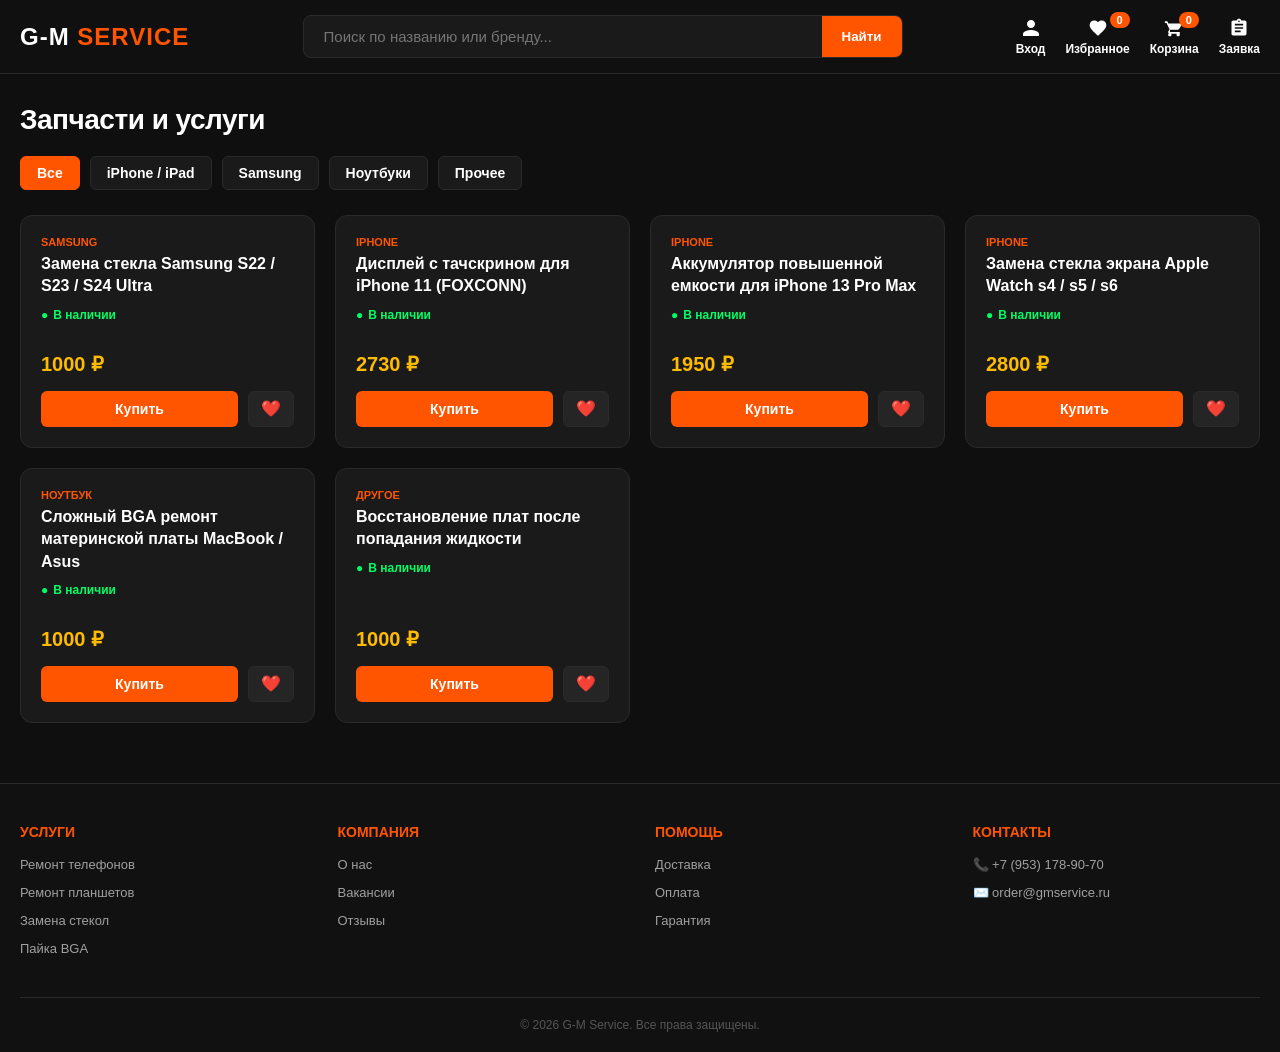
==== commit a0739486: "Update index.html" ====
--- a/index.html
+++ b/index.html
@@ -29,7 +29,7 @@
             overflow-x: hidden;
         }
 
-        /* Шапка сайта */
+        /* Шапка */
         header {
             background-color: rgba(17, 17, 17, 0.95);
             backdrop-filter: blur(10px);
@@ -46,7 +46,7 @@
             display: flex;
             align-items: center;
             justify-content: space-between;
-            gap: 30px;
+            gap: 20px;
             flex-wrap: wrap;
         }
 
@@ -58,11 +58,9 @@
             text-transform: uppercase;
         }
 
-        .logo span {
-            color: var(--accent-orange);
-        }
-
-        /* Поисковая строка */
+        .logo span { color: var(--accent-orange); }
+
+        /* Поиск */
         .search-container {
             flex: 1;
             max-width: 600px;
@@ -75,15 +73,13 @@
             transition: border-color 0.3s;
         }
 
-        .search-container:focus-within {
-            border-color: var(--accent-orange);
-        }
+        .search-container:focus-within { border-color: var(--accent-orange); }
 
         .search-container input {
             width: 100%;
             background: transparent;
             border: none;
-            padding: 14px 20px;
+            padding: 12px 20px;
             color: var(--text-main);
             font-size: 15px;
             outline: none;
@@ -93,17 +89,15 @@
             background: var(--accent-orange);
             color: var(--text-main);
             border: none;
-            padding: 0 25px;
+            padding: 0 20px;
             font-weight: 700;
             cursor: pointer;
             transition: background 0.2s;
         }
 
-        .search-container button:hover {
-            background: #e04b00;
-        }
-
-        /* Навигация / Действия */
+        .search-container button:hover { background: #e04b00; }
+
+        /* Навигация */
         .nav-actions {
             display: flex;
             align-items: center;
@@ -125,15 +119,9 @@
             transition: color 0.2s;
         }
 
-        .nav-btn:hover {
-            color: var(--accent-orange);
-        }
-
-        .nav-btn svg {
-            width: 20px;
-            height: 20px;
-            fill: currentColor;
-        }
+        .nav-btn:hover { color: var(--accent-orange); }
+
+        .nav-btn svg { width: 20px; height: 20px; fill: currentColor; }
 
         .counter-badge {
             position: absolute;
@@ -147,37 +135,62 @@
             padding: 2px 7px;
         }
 
-        /* Контентная область */
+        /* Контент */
         .main-wrapper {
             max-width: 1300px;
-            margin: 40px auto;
+            margin: 30px auto;
             padding: 0 20px;
-            min-height: 60px;
+            min-height: 60vh;
         }
 
         .page-header-title {
-            font-size: 32px;
+            font-size: 28px;
             font-weight: 800;
-            margin-bottom: 30px;
+            margin-bottom: 20px;
             letter-spacing: -0.5px;
         }
 
-        /* Сетка каталога */
+        /* Фильтры (как у Amigo) */
+        .category-filters {
+            display: flex;
+            gap: 10px;
+            margin-bottom: 25px;
+            flex-wrap: wrap;
+        }
+
+        .filter-btn {
+            background: var(--bg-card);
+            border: 1px solid var(--border-color);
+            color: var(--text-main);
+            padding: 8px 16px;
+            border-radius: 6px;
+            cursor: pointer;
+            font-weight: 600;
+            font-size: 14px;
+            transition: 0.2s;
+        }
+
+        .filter-btn:hover, .filter-btn.active {
+            background: var(--accent-orange);
+            border-color: var(--accent-orange);
+        }
+
+        /* Сетка */
         .grid-layout {
             display: grid;
-            grid-template-columns: repeat(auto-fill, minmax(300px, 1fr));
-            gap: 25px;
+            grid-template-columns: repeat(auto-fill, minmax(280px, 1fr));
+            gap: 20px;
         }
 
         .item-card {
             background: var(--bg-card);
             border: 1px solid var(--border-color);
             border-radius: 12px;
-            padding: 25px;
+            padding: 20px;
             display: flex;
             flex-direction: column;
             justify-content: space-between;
-            gap: 20px;
+            gap: 15px;
             transition: transform 0.3s, border-color 0.3s;
         }
 
@@ -186,101 +199,101 @@
             border-color: #3A3A3A;
         }
 
+        .item-category {
+            font-size: 11px;
+            color: var(--accent-orange);
+            text-transform: uppercase;
+            font-weight: 800;
+            margin-bottom: 5px;
+        }
+
         .item-title {
-            font-size: 18px;
+            font-size: 16px;
             font-weight: 700;
             line-height: 1.4;
-            margin-bottom: 12px;
+            margin-bottom: 10px;
         }
 
         .status-instock {
             color: #00FF66;
-            font-size: 13px;
+            font-size: 12px;
             font-weight: 600;
             display: flex;
             align-items: center;
-            gap: 6px;
-            margin-bottom: 20px;
+            gap: 5px;
+            margin-bottom: 15px;
         }
 
         .item-price {
-            font-size: 22px;
+            font-size: 20px;
             font-weight: 800;
             color: var(--accent-yellow);
-            margin-bottom: 20px;
-        }
-
-        .card-action-row {
-            display: flex;
-            gap: 12px;
-        }
+            margin-bottom: 15px;
+        }
+
+        .card-action-row { display: flex; gap: 10px; }
 
         .primary-btn {
             background: var(--accent-orange);
             color: var(--text-main);
             border: none;
-            padding: 12px 20px;
+            padding: 10px 15px;
             font-weight: 700;
-            border-radius: 8px;
+            border-radius: 6px;
             cursor: pointer;
             flex: 1;
             text-align: center;
             text-decoration: none;
             transition: background 0.2s;
-        }
-
-        .primary-btn:hover {
-            background: #e04b00;
-        }
+            font-size: 14px;
+        }
+
+        .primary-btn:hover { background: #e04b00; }
 
         .like-btn {
             background: #252525;
             border: 1px solid var(--border-color);
-            border-radius: 8px;
-            padding: 0 14px;
+            border-radius: 6px;
+            padding: 0 12px;
             cursor: pointer;
             color: var(--text-main);
             display: flex;
             align-items: center;
             justify-content: center;
             transition: background 0.2s, color 0.2s;
-        }
-
-        .like-btn:hover {
-            background: #333333;
-            color: #FF3366;
-        }
-
-        /* Форма заказа */
+            font-size: 16px;
+        }
+
+        .like-btn:hover { background: #333333; color: #FF3366; }
+
+        /* Форма */
         .form-card {
             background: var(--bg-card);
             border: 1px solid var(--border-color);
-            border-radius: 16px;
-            padding: 40px;
-            max-width: 650px;
+            border-radius: 12px;
+            padding: 30px;
+            max-width: 600px;
             margin: 0 auto;
         }
 
-        .input-wrapper {
-            margin-bottom: 24px;
-        }
+        .input-wrapper { margin-bottom: 20px; }
 
         .input-wrapper label {
             display: block;
-            font-size: 14px;
+            font-size: 13px;
             font-weight: 600;
             color: var(--text-muted);
-            margin-bottom: 8px;
+            margin-bottom: 6px;
         }
 
         .input-wrapper input, .input-wrapper select, .input-wrapper textarea {
             width: 100%;
             background: #202020;
             border: 1px solid var(--border-color);
-            border-radius: 8px;
-            padding: 14px;
-            color: var(--text-main);
-            font-size: 15px;
+            border-radius: 6px;
+            padding: 12px;
+            color: var(--text-main);
+            font-size: 14px;
             outline: none;
         }
 
@@ -288,19 +301,16 @@
             border-color: var(--accent-orange);
         }
 
-        /* Пустые состояния страниц */
+        /* Пустые состояния */
         .state-empty {
             text-align: center;
-            padding: 80px 20px;
+            padding: 60px 20px;
             color: var(--text-muted);
         }
 
-        .state-empty-icon {
-            font-size: 50px;
-            margin-bottom: 15px;
-        }
-
-        /* Модалка входа */
+        .state-empty-icon { font-size: 40px; margin-bottom: 15px; }
+
+        /* Модалка */
         .modal-overlay {
             display: none;
             position: fixed;
@@ -314,16 +324,16 @@
         .modal-view {
             background: var(--bg-card);
             border: 1px solid var(--border-color);
-            border-radius: 16px;
-            padding: 40px;
+            border-radius: 12px;
+            padding: 30px;
             width: 100%;
-            max-width: 440px;
+            max-width: 400px;
             position: relative;
         }
 
         .modal-close {
             position: absolute;
-            top: 20px; right: 20px;
+            top: 15px; right: 20px;
             font-size: 24px; color: var(--text-muted); cursor: pointer;
         }
 
@@ -331,78 +341,60 @@
         footer {
             background: var(--bg-dark);
             border-top: 1px solid var(--border-color);
-            padding: 60px 20px 30px;
-            margin-top: 100px;
+            padding: 40px 20px 20px;
+            margin-top: 60px;
         }
 
         .footer-container {
             max-width: 1300px;
             margin: 0 auto;
             display: grid;
-            grid-template-columns: repeat(auto-fit, minmax(220px, 1fr));
-            gap: 40px;
+            grid-template-columns: repeat(auto-fit, minmax(200px, 1fr));
+            gap: 30px;
             border-bottom: 1px solid var(--border-color);
-            padding-bottom: 40px;
-            margin-bottom: 30px;
+            padding-bottom: 30px;
+            margin-bottom: 20px;
         }
 
         .footer-column h4 {
-            font-size: 16px;
+            font-size: 14px;
             font-weight: 700;
-            margin-bottom: 20px;
+            margin-bottom: 15px;
             text-transform: uppercase;
-            letter-spacing: 0.5px;
             color: var(--accent-orange);
         }
 
         .footer-column ul { list-style: none; }
-        .footer-column ul li { margin-bottom: 12px; }
-        .footer-column ul li a { color: var(--text-muted); text-decoration: none; font-size: 14px; transition: color 0.2s; }
+        .footer-column ul li { margin-bottom: 10px; }
+        .footer-column ul li a { color: var(--text-muted); text-decoration: none; font-size: 13px; transition: color 0.2s; }
         .footer-column ul li a:hover { color: var(--text-main); }
 
         .footer-credits {
             text-align: center;
             color: #555555;
-            font-size: 13px;
-        }
-
-        /* ===== Мобильная адаптация ===== */
+            font-size: 12px;
+        }
+
+        /* Мобилка */
         @media (max-width: 768px) {
-            .header-container {
-                gap: 12px;
-                padding: 12px 16px;
-            }
-            .logo { font-size: 20px; }
-            .search-container {
-                order: 3;
-                flex-basis: 100%;
-                max-width: 100%;
-            }
-            .search-container input { padding: 10px 14px; font-size: 14px; }
-            .search-container button { padding: 0 16px; }
-            .nav-actions { gap: 14px; }
-            .nav-btn { font-size: 10px; }
-            .nav-btn svg { width: 18px; height: 18px; }
-            .main-wrapper { margin: 25px auto; }
-            .page-header-title { font-size: 24px; margin-bottom: 20px; }
-            .grid-layout { grid-template-columns: 1fr; gap: 16px; }
-            .item-card { padding: 18px; }
-            .form-card { padding: 24px; }
-            .modal-view { padding: 28px; margin: 16px; }
-            footer { padding: 40px 16px 20px; margin-top: 60px; }
-            .footer-container { gap: 25px; padding-bottom: 25px; margin-bottom: 20px; }
+            .header-container { gap: 10px; padding: 10px 15px; }
+            .logo { font-size: 18px; }
+            .search-container { order: 3; flex-basis: 100%; }
+            .nav-actions { gap: 12px; }
+            .grid-layout { grid-template-columns: 1fr; }
+            .form-card { padding: 20px; }
         }
     </style>
 </head>
 <body>
 
-    <!-- Шапка приложения -->
+    <!-- Шапка -->
     <header>
         <div class="header-container">
             <div class="logo" onclick="changePage('catalog')">G-M <span>SERVICE</span></div>
 
             <div class="search-container">
-                <input type="text" id="query-input" placeholder="Поиск услуг и запчастей..." onkeydown="if(event.key==='Enter') execSearch()">
+                <input type="text" id="query-input" placeholder="Поиск по названию или бренду..." onkeydown="if(event.key==='Enter') execSearch()">
                 <button onclick="execSearch()">Найти</button>
             </div>
 
@@ -433,7 +425,17 @@
     <div class="main-wrapper">
         <!-- Каталог -->
         <div id="view-catalog">
-            <h1 class="page-header-title">Услуги ремонта и комплектующие</h1>
+            <h1 class="page-header-title">Запчасти и услуги</h1>
+            
+            <!-- Фильтры -->
+            <div class="category-filters">
+                <button class="filter-btn active" onclick="filterCatalog('all', this)">Все</button>
+                <button class="filter-btn" onclick="filterCatalog('iPhone', this)">iPhone / iPad</button>
+                <button class="filter-btn" onclick="filterCatalog('Samsung', this)">Samsung</button>
+                <button class="filter-btn" onclick="filterCatalog('Ноутбук', this)">Ноутбуки</button>
+                <button class="filter-btn" onclick="filterCatalog('Другое', this)">Прочее</button>
+            </div>
+
             <div class="grid-layout" id="catalog-renderer"></div>
         </div>
 
@@ -445,13 +447,13 @@
 
         <!-- Корзина -->
         <div id="view-cart" style="display:none;">
-            <h1 class="page-header-title">Корзина выбранных услуг</h1>
+            <h1 class="page-header-title">Корзина</h1>
             <div id="cart-renderer"></div>
         </div>
 
         <!-- Заявка -->
         <div id="view-order" style="display:none;">
-            <h1 class="page-header-title" style="text-align:center;">Оформление заявки на ремонт</h1>
+            <h1 class="page-header-title" style="text-align:center;">Оформление заявки</h1>
             <div class="form-card">
                 <form id="submissionForm" onsubmit="handleFormSubmit(event)">
                     <div class="input-wrapper">
@@ -463,25 +465,25 @@
                         <input type="text" id="client-surname" required>
                     </div>
                     <div class="input-wrapper">
-                        <label>Номер телефона *</label>
+                        <label>Телефон *</label>
                         <input type="tel" id="client-phone" required>
                     </div>
                     <div class="input-wrapper">
                         <label>Устройство *</label>
                         <select id="client-device" required>
-                            <option value="">Выберите категорию...</option>
+                            <option value="">Выберите...</option>
                             <option>iPhone / iPad</option>
                             <option>Samsung</option>
                             <option>Xiaomi / Redmi</option>
                             <option>Ноутбук / MacBook</option>
-                            <option>Другое устройство</option>
+                            <option>Другое</option>
                         </select>
                     </div>
                     <div class="input-wrapper">
                         <label>Описание неисправности *</label>
-                        <textarea id="client-desc" rows="4" required></textarea>
+                        <textarea id="client-desc" rows="3" required></textarea>
                     </div>
-                    <button type="submit" class="primary-btn" style="width:100%; padding:15px; font-size:16px;">Отправить заявку в сервис</button>
+                    <button type="submit" class="primary-btn" style="width:100%; padding:14px; font-size:16px;">Отправить</button>
                 </form>
             </div>
         </div>
@@ -491,9 +493,9 @@
     <div class="modal-overlay" id="accountModal">
         <div class="modal-view">
             <span class="modal-close" onclick="toggleModal(false)">×</span>
-            <h2 style="font-size:24px; font-weight:800; margin-bottom:25px;">Вход в кабинет</h2>
+            <h2 style="font-size:22px; font-weight:800; margin-bottom:20px;">Вход</h2>
             <div class="input-wrapper">
-                <label>Логин или номер телефона *</label>
+                <label>Логин или телефон *</label>
                 <input type="text">
             </div>
             <div class="input-wrapper">
@@ -501,12 +503,7 @@
                     <input type="checkbox" style="width:auto;"> Запомнить
                 </label>
             </div>
-            <button class="primary-btn" style="width:100%; padding:14px;">Продолжить</button>
-            <p style="text-align:center; margin-top:15px;">
-                <a href="#" style="color:var(--accent-orange); font-size:14px;">Забыли пароль?</a>
-                &nbsp;·&nbsp;
-                <a href="#" style="color:var(--accent-orange); font-size:14px;">Зарегистрироваться</a>
-            </p>
+            <button class="primary-btn" style="width:100%; padding:12px;">Войти</button>
         </div>
     </div>
 
@@ -518,8 +515,8 @@
                 <ul>
                     <li><a href="#">Ремонт телефонов</a></li>
                     <li><a href="#">Ремонт планшетов</a></li>
-                    <li><a href="#">Замена стекол дисплея</a></li>
-                    <li><a href="#">Сложная пайка BGA</a></li>
+                    <li><a href="#">Замена стекол</a></li>
+                    <li><a href="#">Пайка BGA</a></li>
                 </ul>
             </div>
             <div class="footer-column">
@@ -547,12 +544,12 @@
             </div>
         </div>
         <div class="footer-credits">
-            © 2026 G-M Service. Все права защищены. Качественный ремонт цифровой техники в СПб.
+            © 2026 G-M Service. Все права защищены.
         </div>
     </footer>
 
     <script>
-        // Статическая база данных услуг
+        // База данных (добавил категории для фильтра)
         const serviceDatabase = [
             { id: 1, name: "Замена стекла Samsung S22 / S23 / S24 Ultra", price: 1000, category: "Samsung" },
             { id: 2, name: "Дисплей с тачскрином для iPhone 11 (FOXCONN)", price: 2730, category: "iPhone" },
@@ -565,25 +562,26 @@
         let stateCart = [];
         let stateFav = [];
 
-        // Вывод элементов в каталог
+        // Рендер каталога
         function renderCatalog(dataset = serviceDatabase) {
             const grid = document.getElementById('catalog-renderer');
             grid.innerHTML = '';
             if (dataset.length === 0) {
-                grid.innerHTML = '<div class="state-empty" style="grid-column:1/-1;">Ничего не найдено. Попробуйте изменить запрос.</div>';
+                grid.innerHTML = '<div class="state-empty" style="grid-column:1/-1;">Ничего не найдено.</div>';
                 return;
             }
             dataset.forEach(item => {
                 grid.innerHTML += `
                     <div class="item-card">
                         <div>
+                            <div class="item-category">${item.category}</div>
                             <div class="item-title">${item.name}</div>
-                            <div class="status-instock"><span>●</span> Запчасти в наличии</div>
+                            <div class="status-instock"><span>●</span> В наличии</div>
                         </div>
                         <div>
-                            <div class="item-price">от ${item.price} ₽</div>
+                            <div class="item-price">${item.price} ₽</div>
                             <div class="card-action-row">
-                                <button class="primary-btn" onclick="pushToCart(${item.id})">В корзину</button>
+                                <button class="primary-btn" onclick="pushToCart(${item.id})">Купить</button>
                                 <button class="like-btn" onclick="pushToFav(${item.id})">❤️</button>
                             </div>
                         </div>
@@ -591,7 +589,7 @@
             });
         }
 
-        // Переключение вкладок (SPA)
+        // Переключение страниц
         function changePage(targetId) {
             const pages = ['catalog', 'favorites', 'cart', 'order'];
             pages.forEach(p => {
@@ -603,27 +601,45 @@
             if (targetId === 'favorites') rebuildFavView();
         }
 
+        // Фильтр
+        function filterCatalog(category, btn) {
+            document.querySelectorAll('.filter-btn').forEach(b => b.classList.remove('active'));
+            btn.classList.add('active');
+
+            if (category === 'all') {
+                renderCatalog(serviceDatabase);
+            } else {
+                const filtered = serviceDatabase.filter(item => item.category === category);
+                renderCatalog(filtered);
+            }
+        }
+
         // Поиск
         function execSearch() {
             const val = document.getElementById('query-input').value.toLowerCase();
-            const filtered = serviceDatabase.filter(item => item.name.toLowerCase().includes(val));
+            const filtered = serviceDatabase.filter(item => 
+                item.name.toLowerCase().includes(val) || 
+                item.category.toLowerCase().includes(val)
+            );
             changePage('catalog');
             renderCatalog(filtered);
-        }
-
-        // Добавление в корзину (с защитой от дубликатов)
+            // Сбрасываем активную кнопку фильтра
+            document.querySelectorAll('.filter-btn').forEach(b => b.classList.remove('active'));
+        }
+
+        // В корзину
         function pushToCart(id) {
             const target = serviceDatabase.find(x => x.id === id);
             if (stateCart.some(x => x.id === id)) {
-                alert('Эта услуга уже в корзине');
+                alert('Уже в корзине');
                 return;
             }
             stateCart.push(target);
             document.getElementById('cart-lbl').innerText = stateCart.length;
-            alert('Добавлено в корзину: ' + target.name);
-        }
-
-        // Добавление в избранное
+            alert('Добавлено: ' + target.name);
+        }
+
+        // В избранное
         function pushToFav(id) {
             const target = serviceDatabase.find(x => x.id === id);
             if (!stateFav.some(x => x.id === id)) {
@@ -635,36 +651,36 @@
             }
         }
 
-        // Сборка страницы корзины
+        // Корзина
         function rebuildCartView() {
             const root = document.getElementById('cart-renderer');
             if (stateCart.length === 0) {
                 root.innerHTML = `
                     <div class="state-empty">
                         <div class="state-empty-icon">🛒</div>
-                        <h3 style="font-size:20px; font-weight:700; color:#fff;">Ваша корзина пуста</h3>
-                        <p style="margin-top:10px; font-size:14px;">Вы можете выбрать услуги в <a href="#" onclick="changePage('catalog'); return false;" style="color:var(--accent-orange); text-decoration:none;">каталоге</a></p>
+                        <h3 style="font-size:18px; color:#fff;">Корзина пуста</h3>
+                        <p style="margin-top:10px; font-size:14px;">Перейдите в <a href="#" onclick="changePage('catalog'); return false;" style="color:var(--accent-orange);">каталог</a></p>
                     </div>`;
                 return;
             }
             let layout = '<div style="background:var(--bg-card); border:1px solid var(--border-color); border-radius:12px; padding:20px;">';
             stateCart.forEach(item => {
                 layout += `
-                    <div style="display:flex; justify-content:space-between; align-items:center; padding:16px 0; border-bottom:1px solid var(--border-color);">
-                        <span style="font-weight:600;">${item.name}</span>
-                        <span style="color:var(--accent-yellow); font-weight:700;">от ${item.price} ₽</span>
+                    <div style="display:flex; justify-content:space-between; padding:12px 0; border-bottom:1px solid var(--border-color);">
+                        <span>${item.name}</span>
+                        <span style="color:var(--accent-yellow); font-weight:700;">${item.price} ₽</span>
                     </div>`;
             });
             const total = stateCart.reduce((sum, i) => sum + i.price, 0);
-            layout += `<div style="display:flex; justify-content:space-between; padding:16px 0; font-size:18px; font-weight:800;">
-                <span>Итого:</span><span style="color:var(--accent-yellow);">от ${total} ₽</span>
+            layout += `<div style="display:flex; justify-content:space-between; padding:15px 0; font-size:18px; font-weight:800;">
+                <span>Итого:</span><span style="color:var(--accent-yellow);">${total} ₽</span>
             </div>`;
-            layout += `<button class="primary-btn" style="width:100%; margin-top:15px; padding:15px; font-size:16px;" onclick="changePage('order')">Перейти к оформлению заявки</button>`;
+            layout += `<button class="primary-btn" style="width:100%; padding:14px;" onclick="changePage('order')">Оформить заявку</button>`;
             layout += '</div>';
             root.innerHTML = layout;
         }
 
-        // Сборка страницы избранного
+        // Избранное
         function rebuildFavView() {
             const root = document.getElementById('favorites-renderer');
             root.innerHTML = '';
@@ -672,7 +688,7 @@
                 root.innerHTML = `
                     <div class="state-empty" style="grid-column:1/-1;">
                         <div class="state-empty-icon">❤️</div>
-                        <h3 style="font-size:20px; font-weight:700; color:#fff;">В избранном пока ничего нет</h3>
+                        <h3 style="font-size:18px; color:#fff;">Пусто</h3>
                     </div>`;
                 return;
             }
@@ -681,32 +697,31 @@
                     <div class="item-card">
                         <div class="item-title">${item.name}</div>
                         <div>
-                            <div class="item-price">от ${item.price} ₽</div>
-                            <button class="primary-btn" style="width:100%;" onclick="pushToCart(${item.id})">Перенести в корзину</button>
+                            <div class="item-price">${item.price} ₽</div>
+                            <button class="primary-btn" style="width:100%;" onclick="pushToCart(${item.id})">В корзину</button>
                         </div>
                     </div>`;
             });
         }
 
-        // Модалка ЛК
+        // Модалка
         function toggleModal(visible) {
             document.getElementById('accountModal').style.display = visible ? 'flex' : 'none';
         }
 
-        // Сборка формы ремонта
+        // Отправка формы
         function handleFormSubmit(e) {
             e.preventDefault();
             const name = document.getElementById('client-name').value;
             const surname = document.getElementById('client-surname').value;
-            const dev = document.getElementById('client-device').value;
-            alert(`Заявка успешно создана!\n\nУважаемый ${name} ${surname}, менеджер G-M Service свяжется с вами по указанному телефону в течение 10 минут для согласования ремонта устройства (${dev}).`);
+            alert(`Заявка создана!\n${name} ${surname}, мы свяжемся с вами в течение 10 минут.`);
             document.getElementById('submissionForm').reset();
             stateCart = [];
             document.getElementById('cart-lbl').innerText = 0;
             changePage('catalog');
         }
 
-        // Запуск приложения
+        // Запуск
         renderCatalog();
     </script>
 </body>
